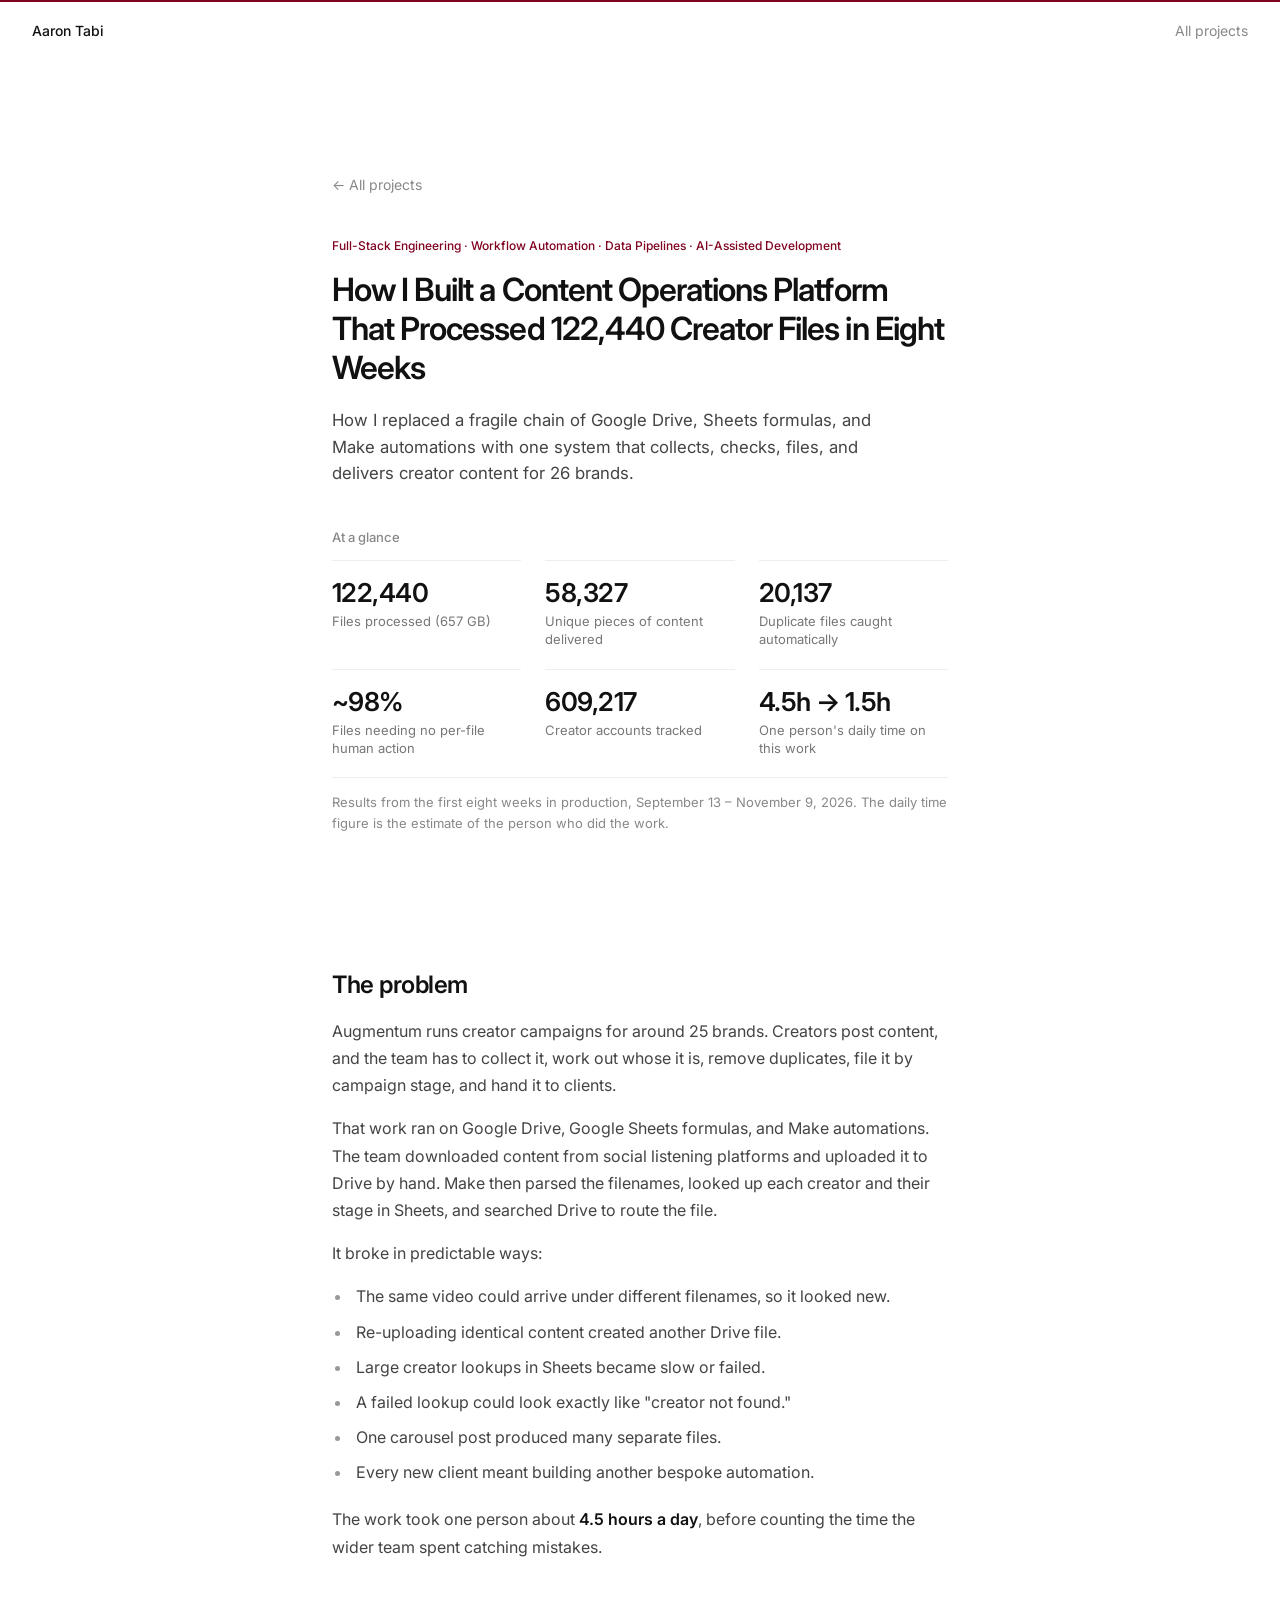
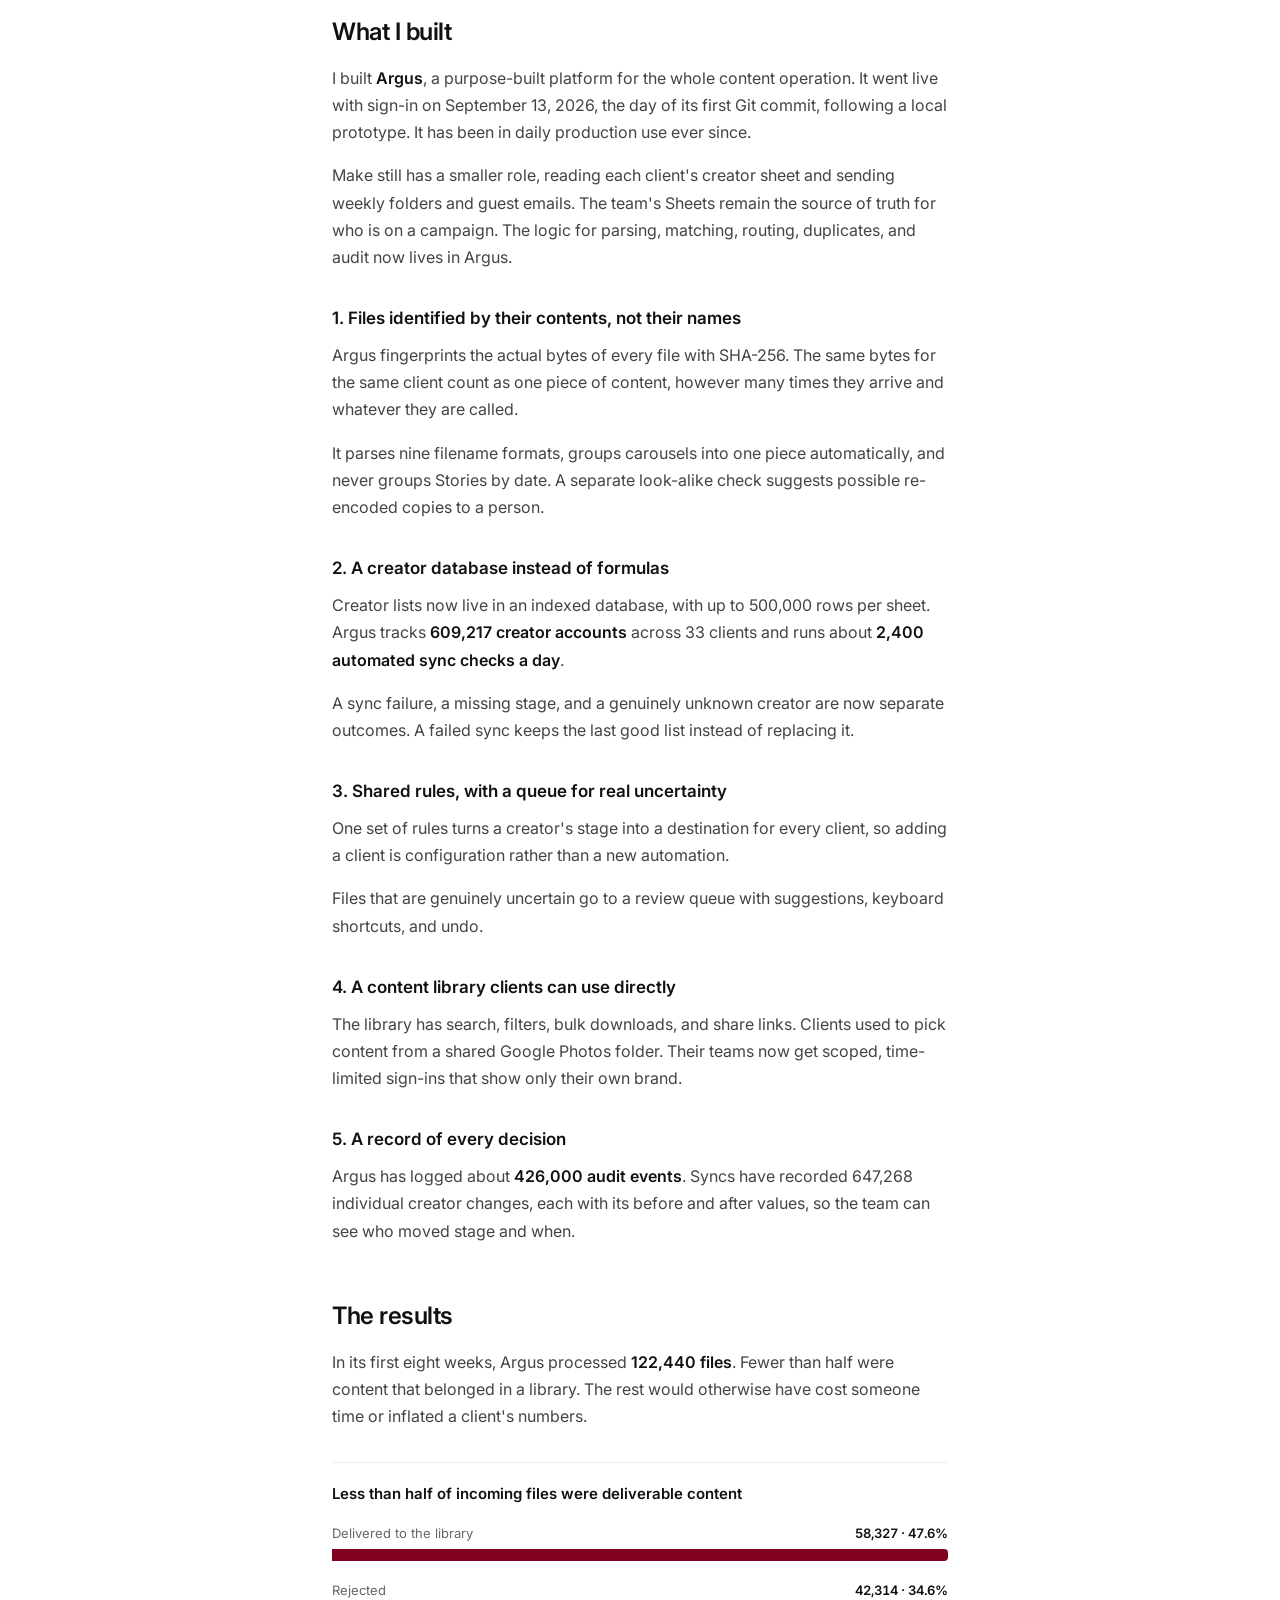
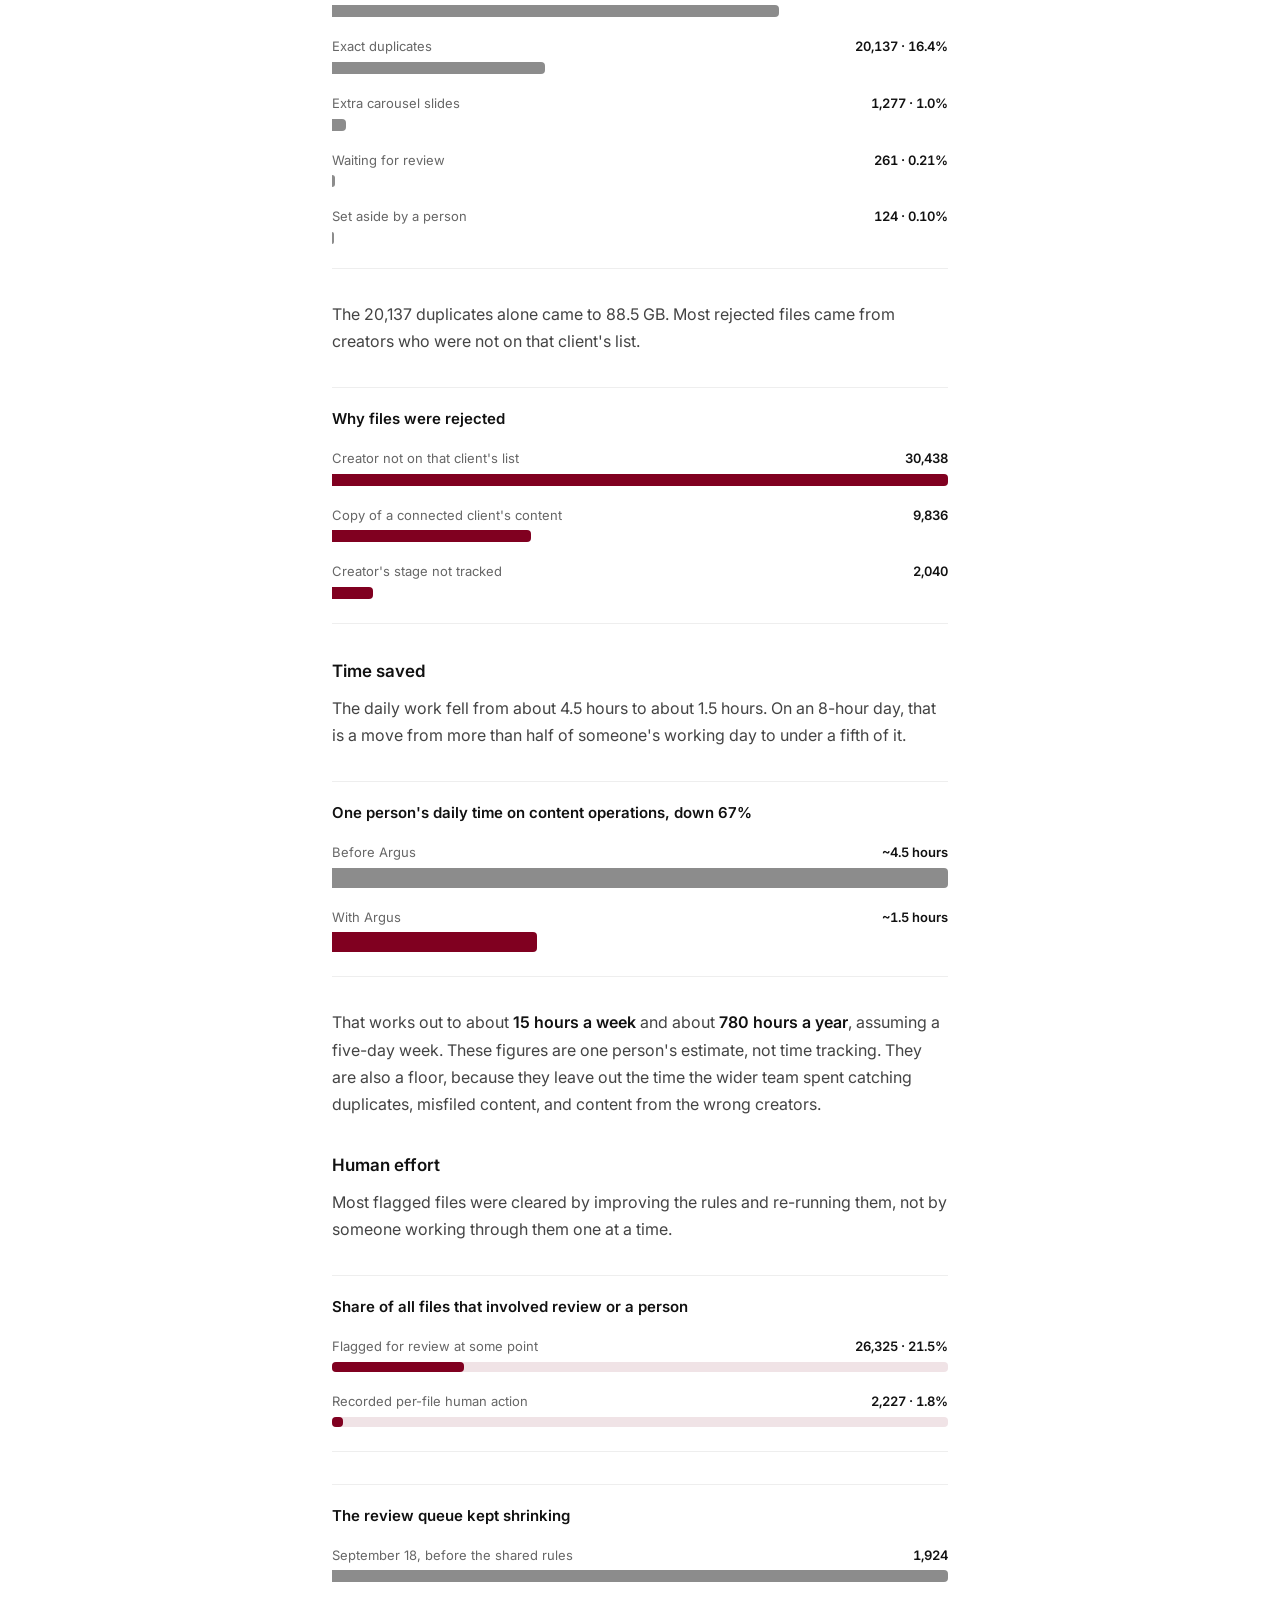
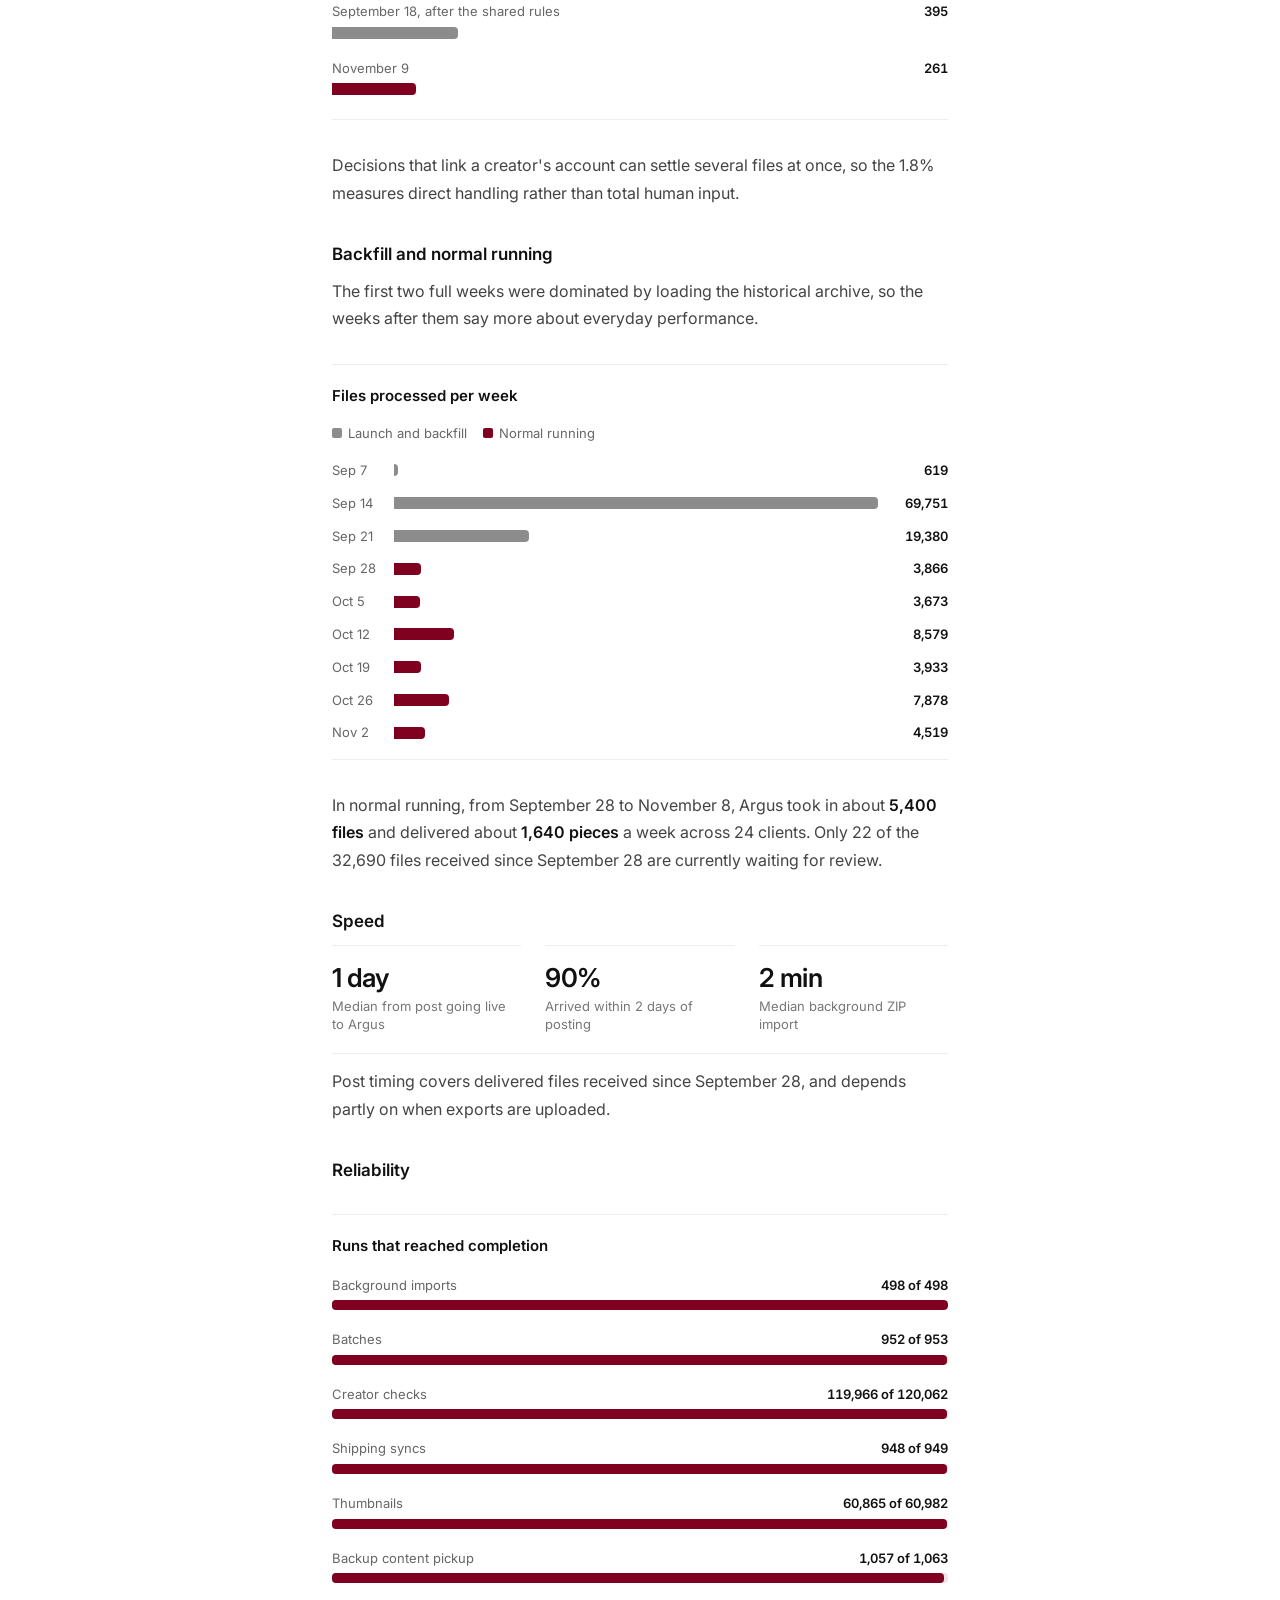
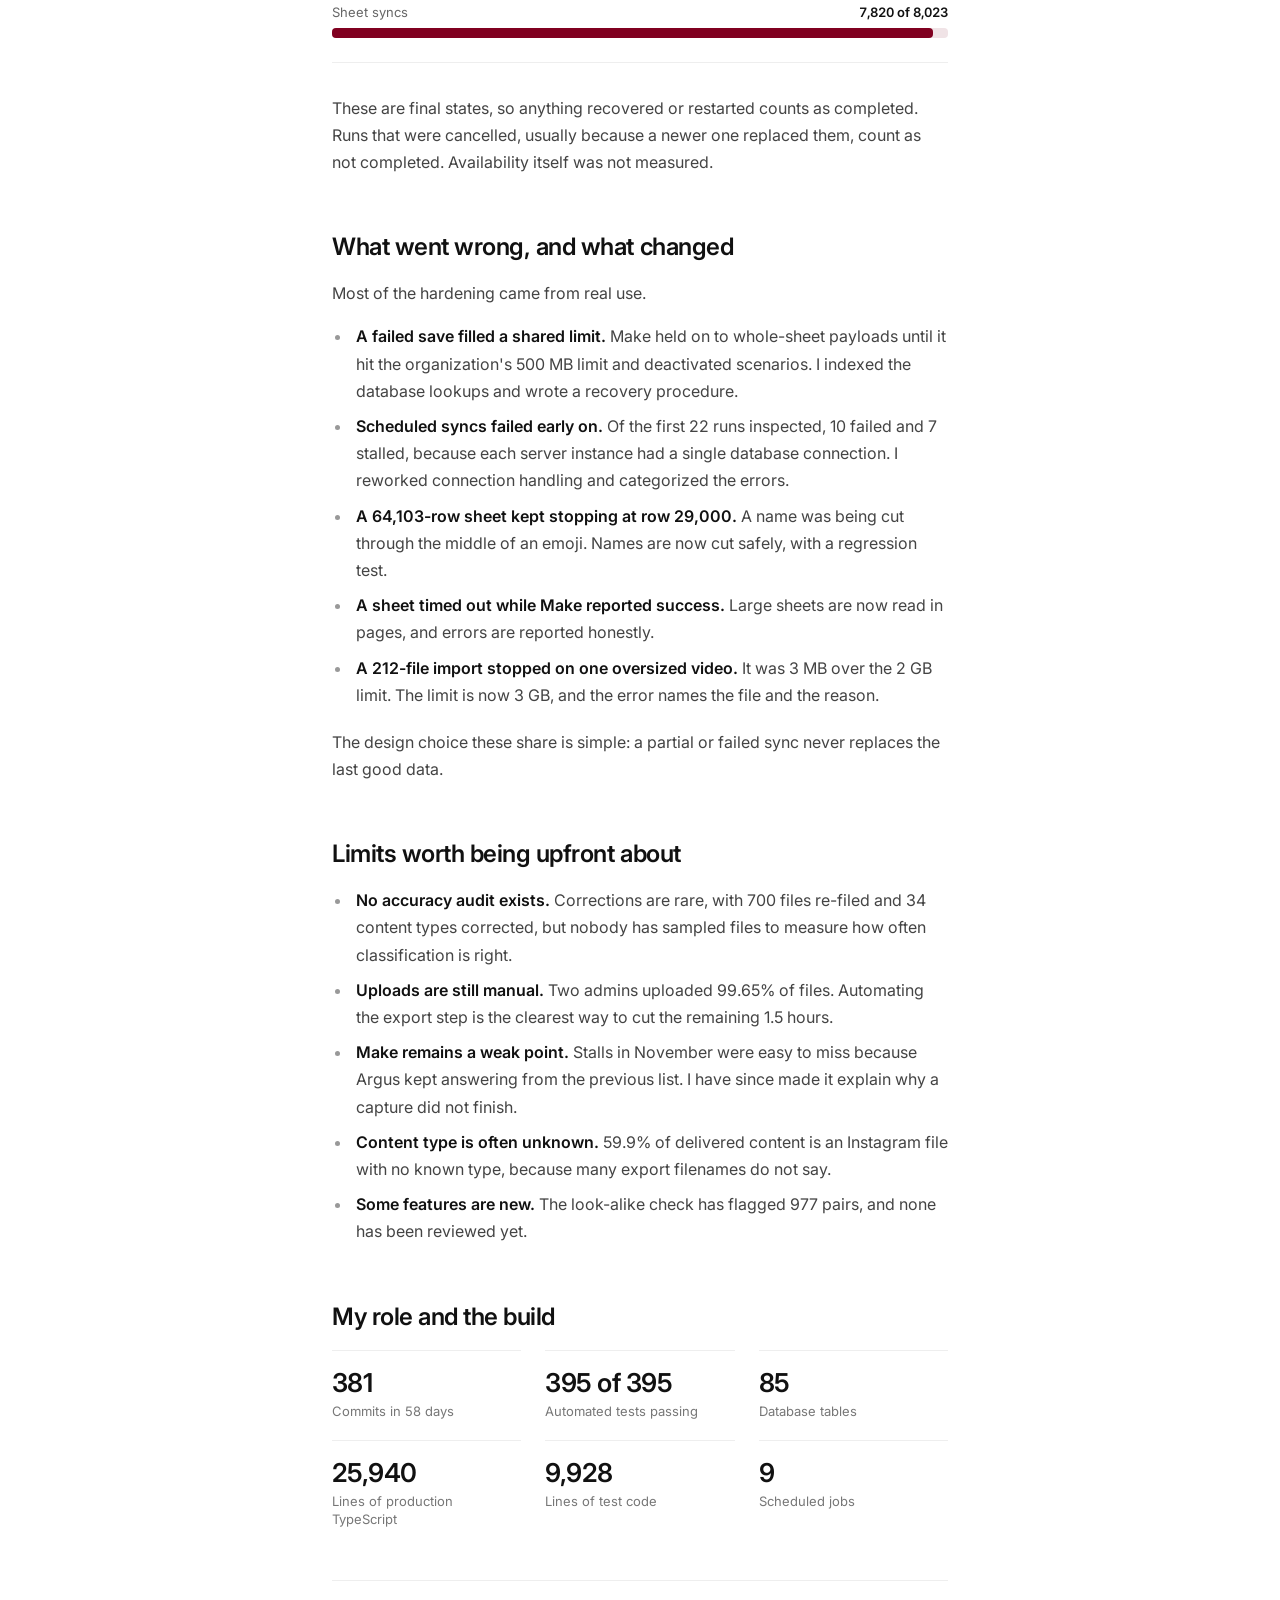
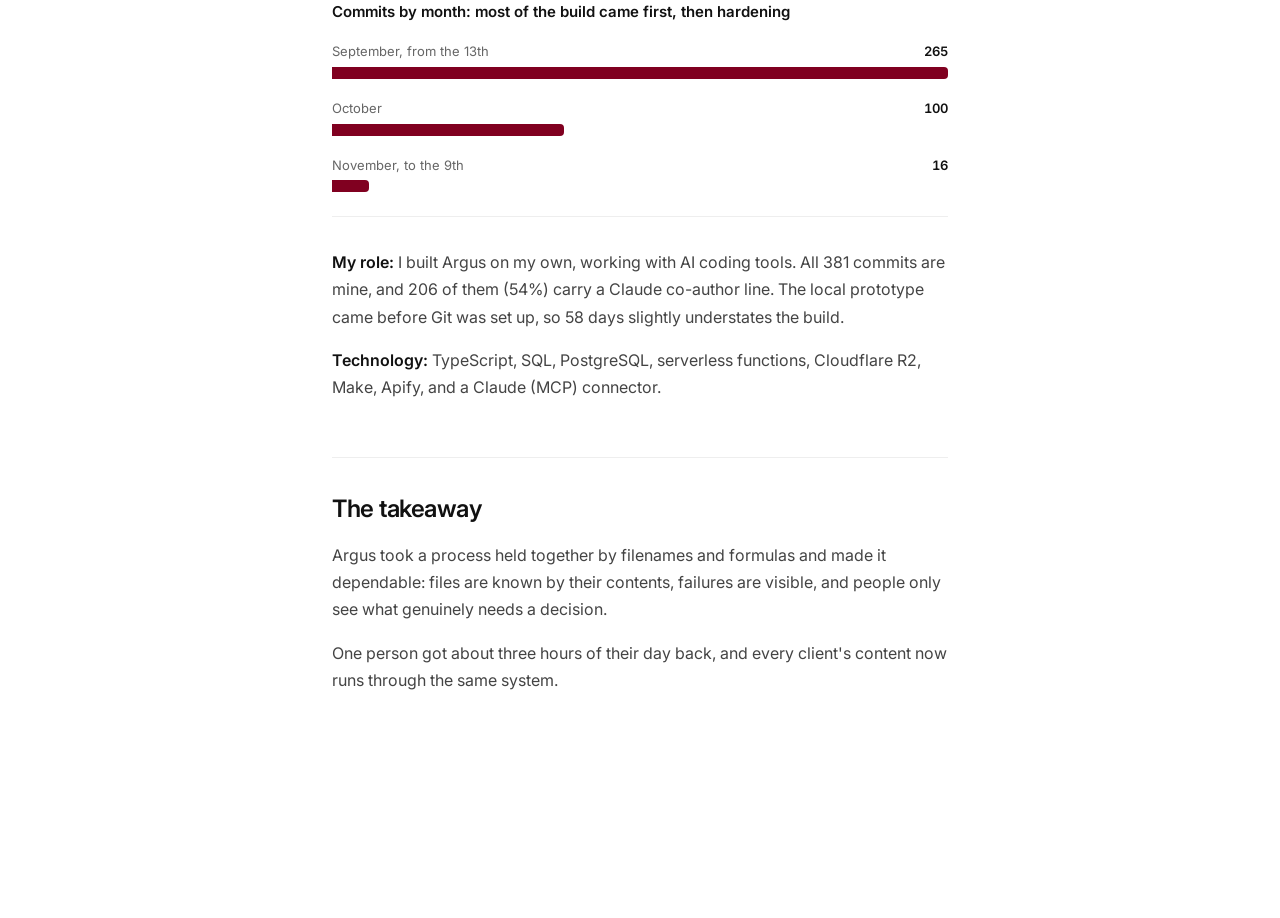
==== argus.html @ 0cd1e44a "Add Argus case study; rename ADP card; drop technical notes link Co-Authored-By: Claude Opus 5.5 <no" ====
<!DOCTYPE html>
<html lang="en">

<head>
    <!-- Umami Analytics -->
    <script defer src="https://cloud.umami.is/script.js"
        data-website-id="9504de61-ccac-483d-a3b0-4f2b205542ce"></script>
    <!-- Google tag (gtag.js) -->
    <script async src="https://www.googletagmanager.com/gtag/js?id=G-XPM3ZPX03S"></script>
    <script>
        window.dataLayer = window.dataLayer || [];
        function gtag() { dataLayer.push(arguments); }
        gtag('js', new Date());
        gtag('config', 'G-XPM3ZPX03S');
    </script>
    <meta charset="UTF-8">
    <meta name="viewport" content="width=device-width, initial-scale=1.0">
    <meta name="description"
        content="How I replaced a fragile chain of Google Drive, Sheets formulas and Make automations with one system that collects, checks, files and delivers creator content for 26 brands.">

    <!-- Open Graph -->
    <meta property="og:type" content="article">
    <meta property="og:title" content="How I Built a Content Operations Platform That Processed 122,440 Creator Files in Eight Weeks">
    <meta property="og:description"
        content="How I replaced a fragile chain of Google Drive, Sheets formulas and Make automations with one system that collects, checks, files and delivers creator content for 26 brands.">
    <meta property="og:url" content="https://aarontabi.com/argus.html">
    <meta property="og:image" content="https://aarontabi.com/assets/og-image.png">
    <meta property="og:image:width" content="1200">
    <meta property="og:image:height" content="630">

    <!-- Twitter Card -->
    <meta name="twitter:card" content="summary_large_image">
    <meta name="twitter:site" content="@aaronatabi">
    <meta name="twitter:title" content="How I Built a Content Operations Platform That Processed 122,440 Creator Files in Eight Weeks">
    <meta name="twitter:description" content="How I replaced a fragile chain of Google Drive, Sheets formulas and Make automations with one system that collects, checks, files and delivers creator content for 26 brands.">
    <meta name="twitter:image" content="https://aarontabi.com/assets/og-image.png">

    <link rel="canonical" href="https://aarontabi.com/argus.html">

    <title>How I Built Argus — Aaron Tabi</title>

    <link rel="icon"
        href="data:image/svg+xml,<svg xmlns='http://www.w3.org/2000/svg' viewBox='0 0 100 100'><rect width='100' height='100' rx='20' fill='%23111'/><text x='50' y='68' font-family='Inter,system-ui,sans-serif' font-size='48' font-weight='600' fill='white' text-anchor='middle'>AT</text></svg>">

    <link rel="preconnect" href="https://fonts.googleapis.com">
    <link rel="preconnect" href="https://fonts.gstatic.com" crossorigin>
    <link href="https://fonts.googleapis.com/css2?family=Inter:wght@400;500;600&display=swap" rel="stylesheet">

    <link rel="stylesheet" href="css/styles.css?v=9">
    <link rel="stylesheet" href="css/case-study.css?v=4">
</head>

<body>
    <div class="top-line" aria-hidden="true"></div>

    <nav>
        <a href="index.html" class="site-name">Aaron Tabi</a>
        <div></div>
        <a href="index.html#tab=projects" class="nav-side-link">All projects</a>
    </nav>

    <main>
        <article class="project-page case-study">
            <a class="back-link" href="index.html#tab=projects">&larr; All projects</a>

            <header>
                <p class="cs-eyebrow">Full-Stack Engineering · Workflow Automation · Data Pipelines · AI-Assisted Development</p>
                <h1 class="pp-title">How I Built a Content Operations Platform That Processed 122,440 Creator Files in Eight Weeks</h1>
                <p class="pp-tagline">How I replaced a fragile chain of Google Drive, Sheets formulas, and Make automations with one system that collects, checks, files, and delivers creator content for 26 brands.</p>
            </header>

            <section class="cs-glance" aria-labelledby="at-a-glance">
                <h2 id="at-a-glance" class="cs-glance-title">At a glance</h2>
                <dl class="cs-stats">
                    <div><dt>Files processed (657 GB)</dt><dd>122,440</dd></div>
                    <div><dt>Unique pieces of content delivered</dt><dd>58,327</dd></div>
                    <div><dt>Duplicate files caught automatically</dt><dd>20,137</dd></div>
                    <div><dt>Files needing no per-file human action</dt><dd>~98%</dd></div>
                    <div><dt>Creator accounts tracked</dt><dd>609,217</dd></div>
                    <div><dt>One person's daily time on this work</dt><dd>4.5h → 1.5h</dd></div>
                </dl>
                <p class="cs-note">Results from the first eight weeks in production, September 13 – November 9, 2026. The daily time figure is the estimate of the person who did the work.</p>
            </section>

            <div class="cs-body">
                <h2>The problem</h2>
                <p>Augmentum runs creator campaigns for around 25 brands. Creators post content, and the team has to collect it, work out whose it is, remove duplicates, file it by campaign stage, and hand it to clients.</p>
                <p>That work ran on Google Drive, Google Sheets formulas, and Make automations. The team downloaded content from social listening platforms and uploaded it to Drive by hand. Make then parsed the filenames, looked up each creator and their stage in Sheets, and searched Drive to route the file.</p>
                <p>It broke in predictable ways:</p>
                <ul>
                    <li>The same video could arrive under different filenames, so it looked new.</li>
                    <li>Re-uploading identical content created another Drive file.</li>
                    <li>Large creator lookups in Sheets became slow or failed.</li>
                    <li>A failed lookup could look exactly like "creator not found."</li>
                    <li>One carousel post produced many separate files.</li>
                    <li>Every new client meant building another bespoke automation.</li>
                </ul>
                <p>The work took one person about <strong>4.5 hours a day</strong>, before counting the time the wider team spent catching mistakes.</p>

                <h2>What I built</h2>
                <p>I built <strong>Argus</strong>, a purpose-built platform for the whole content operation. It went live with sign-in on September 13, 2026, the day of its first Git commit, following a local prototype. It has been in daily production use ever since.</p>
                <p>Make still has a smaller role, reading each client's creator sheet and sending weekly folders and guest emails. The team's Sheets remain the source of truth for who is on a campaign. The logic for parsing, matching, routing, duplicates, and audit now lives in Argus.</p>

                <h3>1. Files identified by their contents, not their names</h3>
                <p>Argus fingerprints the actual bytes of every file with SHA-256. The same bytes for the same client count as one piece of content, however many times they arrive and whatever they are called.</p>
                <p>It parses nine filename formats, groups carousels into one piece automatically, and never groups Stories by date. A separate look-alike check suggests possible re-encoded copies to a person.</p>

                <h3>2. A creator database instead of formulas</h3>
                <p>Creator lists now live in an indexed database, with up to 500,000 rows per sheet. Argus tracks <strong>609,217 creator accounts</strong> across 33 clients and runs about <strong>2,400 automated sync checks a day</strong>.</p>
                <p>A sync failure, a missing stage, and a genuinely unknown creator are now separate outcomes. A failed sync keeps the last good list instead of replacing it.</p>

                <h3>3. Shared rules, with a queue for real uncertainty</h3>
                <p>One set of rules turns a creator's stage into a destination for every client, so adding a client is configuration rather than a new automation.</p>
                <p>Files that are genuinely uncertain go to a review queue with suggestions, keyboard shortcuts, and undo.</p>

                <h3>4. A content library clients can use directly</h3>
                <p>The library has search, filters, bulk downloads, and share links. Clients used to pick content from a shared Google Photos folder. Their teams now get scoped, time-limited sign-ins that show only their own brand.</p>

                <h3>5. A record of every decision</h3>
                <p>Argus has logged about <strong>426,000 audit events</strong>. Syncs have recorded 647,268 individual creator changes, each with its before and after values, so the team can see who moved stage and when.</p>

                <h2>The results</h2>
                <p>In its first eight weeks, Argus processed <strong>122,440 files</strong>. Fewer than half were content that belonged in a library. The rest would otherwise have cost someone time or inflated a client's numbers.</p>

                <figure class="cs-figure">
                    <figcaption class="cs-fig-title">Less than half of incoming files were deliverable content</figcaption>
                    <div class="cs-mark"><div class="cs-mark-head"><span>Delivered to the library</span><span class="cs-mark-value">58,327 · 47.6%</span></div><div class="cs-bar cs-bar-sm" style="width: 100%"></div></div>
                    <div class="cs-mark"><div class="cs-mark-head"><span>Rejected</span><span class="cs-mark-value">42,314 · 34.6%</span></div><div class="cs-bar cs-bar-sm cs-bar-muted" style="width: 72.5%"></div></div>
                    <div class="cs-mark"><div class="cs-mark-head"><span>Exact duplicates</span><span class="cs-mark-value">20,137 · 16.4%</span></div><div class="cs-bar cs-bar-sm cs-bar-muted" style="width: 34.5%"></div></div>
                    <div class="cs-mark"><div class="cs-mark-head"><span>Extra carousel slides</span><span class="cs-mark-value">1,277 · 1.0%</span></div><div class="cs-bar cs-bar-sm cs-bar-muted" style="width: 2.2%"></div></div>
                    <div class="cs-mark"><div class="cs-mark-head"><span>Waiting for review</span><span class="cs-mark-value">261 · 0.21%</span></div><div class="cs-bar cs-bar-sm cs-bar-muted" style="width: 0.45%"></div></div>
                    <div class="cs-mark"><div class="cs-mark-head"><span>Set aside by a person</span><span class="cs-mark-value">124 · 0.10%</span></div><div class="cs-bar cs-bar-sm cs-bar-muted" style="width: 0.21%"></div></div>
                </figure>

                <p>The 20,137 duplicates alone came to 88.5 GB. Most rejected files came from creators who were not on that client's list.</p>

                <figure class="cs-figure">
                    <figcaption class="cs-fig-title">Why files were rejected</figcaption>
                    <div class="cs-mark"><div class="cs-mark-head"><span>Creator not on that client's list</span><span class="cs-mark-value">30,438</span></div><div class="cs-bar cs-bar-sm" style="width: 100%"></div></div>
                    <div class="cs-mark"><div class="cs-mark-head"><span>Copy of a connected client's content</span><span class="cs-mark-value">9,836</span></div><div class="cs-bar cs-bar-sm" style="width: 32.3%"></div></div>
                    <div class="cs-mark"><div class="cs-mark-head"><span>Creator's stage not tracked</span><span class="cs-mark-value">2,040</span></div><div class="cs-bar cs-bar-sm" style="width: 6.7%"></div></div>
                </figure>

                <h3>Time saved</h3>
                <p>The daily work fell from about 4.5 hours to about 1.5 hours. On an 8-hour day, that is a move from more than half of someone's working day to under a fifth of it.</p>

                <figure class="cs-figure">
                    <figcaption class="cs-fig-title">One person's daily time on content operations, down 67%</figcaption>
                    <div class="cs-mark"><div class="cs-mark-head"><span>Before Argus</span><span class="cs-mark-value">~4.5 hours</span></div><div class="cs-bar cs-bar-muted" style="width: 100%"></div></div>
                    <div class="cs-mark"><div class="cs-mark-head"><span>With Argus</span><span class="cs-mark-value">~1.5 hours</span></div><div class="cs-bar" style="width: 33.3%"></div></div>
                </figure>

                <p>That works out to about <strong>15 hours a week</strong> and about <strong>780 hours a year</strong>, assuming a five-day week. These figures are one person's estimate, not time tracking. They are also a floor, because they leave out the time the wider team spent catching duplicates, misfiled content, and content from the wrong creators.</p>

                <h3>Human effort</h3>
                <p>Most flagged files were cleared by improving the rules and re-running them, not by someone working through them one at a time.</p>

                <figure class="cs-figure">
                    <figcaption class="cs-fig-title">Share of all files that involved review or a person</figcaption>
                    <div class="cs-mark"><div class="cs-mark-head"><span>Flagged for review at some point</span><span class="cs-mark-value">26,325 · 21.5%</span></div><div class="cs-track"><div class="cs-fill" style="width: 21.5%"></div></div></div>
                    <div class="cs-mark"><div class="cs-mark-head"><span>Recorded per-file human action</span><span class="cs-mark-value">2,227 · 1.8%</span></div><div class="cs-track"><div class="cs-fill" style="width: 1.8%"></div></div></div>
                </figure>

                <figure class="cs-figure">
                    <figcaption class="cs-fig-title">The review queue kept shrinking</figcaption>
                    <div class="cs-mark"><div class="cs-mark-head"><span>September 18, before the shared rules</span><span class="cs-mark-value">1,924</span></div><div class="cs-bar cs-bar-sm cs-bar-muted" style="width: 100%"></div></div>
                    <div class="cs-mark"><div class="cs-mark-head"><span>September 18, after the shared rules</span><span class="cs-mark-value">395</span></div><div class="cs-bar cs-bar-sm cs-bar-muted" style="width: 20.5%"></div></div>
                    <div class="cs-mark"><div class="cs-mark-head"><span>November 9</span><span class="cs-mark-value">261</span></div><div class="cs-bar cs-bar-sm" style="width: 13.6%"></div></div>
                </figure>

                <p>Decisions that link a creator's account can settle several files at once, so the 1.8% measures direct handling rather than total human input.</p>

                <h3>Backfill and normal running</h3>
                <p>The first two full weeks were dominated by loading the historical archive, so the weeks after them say more about everyday performance.</p>

                <figure class="cs-figure">
                    <figcaption class="cs-fig-title">Files processed per week</figcaption>
                    <p class="cs-legend"><span><i class="cs-key cs-key-muted"></i>Launch and backfill</span><span><i class="cs-key"></i>Normal running</span></p>
                    <div class="cs-mark cs-row"><span class="cs-row-label">Sep 7</span><div class="cs-row-plot"><div class="cs-bar cs-bar-sm cs-bar-muted" style="width: 0.9%"></div></div><span class="cs-mark-value">619</span></div>
                    <div class="cs-mark cs-row"><span class="cs-row-label">Sep 14</span><div class="cs-row-plot"><div class="cs-bar cs-bar-sm cs-bar-muted" style="width: 100%"></div></div><span class="cs-mark-value">69,751</span></div>
                    <div class="cs-mark cs-row"><span class="cs-row-label">Sep 21</span><div class="cs-row-plot"><div class="cs-bar cs-bar-sm cs-bar-muted" style="width: 27.8%"></div></div><span class="cs-mark-value">19,380</span></div>
                    <div class="cs-mark cs-row"><span class="cs-row-label">Sep 28</span><div class="cs-row-plot"><div class="cs-bar cs-bar-sm" style="width: 5.5%"></div></div><span class="cs-mark-value">3,866</span></div>
                    <div class="cs-mark cs-row"><span class="cs-row-label">Oct 5</span><div class="cs-row-plot"><div class="cs-bar cs-bar-sm" style="width: 5.3%"></div></div><span class="cs-mark-value">3,673</span></div>
                    <div class="cs-mark cs-row"><span class="cs-row-label">Oct 12</span><div class="cs-row-plot"><div class="cs-bar cs-bar-sm" style="width: 12.3%"></div></div><span class="cs-mark-value">8,579</span></div>
                    <div class="cs-mark cs-row"><span class="cs-row-label">Oct 19</span><div class="cs-row-plot"><div class="cs-bar cs-bar-sm" style="width: 5.6%"></div></div><span class="cs-mark-value">3,933</span></div>
                    <div class="cs-mark cs-row"><span class="cs-row-label">Oct 26</span><div class="cs-row-plot"><div class="cs-bar cs-bar-sm" style="width: 11.3%"></div></div><span class="cs-mark-value">7,878</span></div>
                    <div class="cs-mark cs-row"><span class="cs-row-label">Nov 2</span><div class="cs-row-plot"><div class="cs-bar cs-bar-sm" style="width: 6.5%"></div></div><span class="cs-mark-value">4,519</span></div>
                </figure>

                <p>In normal running, from September 28 to November 8, Argus took in about <strong>5,400 files</strong> and delivered about <strong>1,640 pieces</strong> a week across 24 clients. Only 22 of the 32,690 files received since September 28 are currently waiting for review.</p>

                <h3>Speed</h3>
                <dl class="cs-stats cs-stats-inline">
                    <div><dt>Median from post going live to Argus</dt><dd>1 day</dd></div>
                    <div><dt>Arrived within 2 days of posting</dt><dd>90%</dd></div>
                    <div><dt>Median background ZIP import</dt><dd>2 min</dd></div>
                </dl>
                <p class="cs-note">Post timing covers delivered files received since September 28, and depends partly on when exports are uploaded.</p>

                <h3>Reliability</h3>
                <figure class="cs-figure">
                    <figcaption class="cs-fig-title">Runs that reached completion</figcaption>
                    <div class="cs-mark"><div class="cs-mark-head"><span>Background imports</span><span class="cs-mark-value">498 of 498</span></div><div class="cs-track"><div class="cs-fill" style="width: 100%"></div></div></div>
                    <div class="cs-mark"><div class="cs-mark-head"><span>Batches</span><span class="cs-mark-value">952 of 953</span></div><div class="cs-track"><div class="cs-fill" style="width: 99.9%"></div></div></div>
                    <div class="cs-mark"><div class="cs-mark-head"><span>Creator checks</span><span class="cs-mark-value">119,966 of 120,062</span></div><div class="cs-track"><div class="cs-fill" style="width: 99.9%"></div></div></div>
                    <div class="cs-mark"><div class="cs-mark-head"><span>Shipping syncs</span><span class="cs-mark-value">948 of 949</span></div><div class="cs-track"><div class="cs-fill" style="width: 99.9%"></div></div></div>
                    <div class="cs-mark"><div class="cs-mark-head"><span>Thumbnails</span><span class="cs-mark-value">60,865 of 60,982</span></div><div class="cs-track"><div class="cs-fill" style="width: 99.8%"></div></div></div>
                    <div class="cs-mark"><div class="cs-mark-head"><span>Backup content pickup</span><span class="cs-mark-value">1,057 of 1,063</span></div><div class="cs-track"><div class="cs-fill" style="width: 99.4%"></div></div></div>
                    <div class="cs-mark"><div class="cs-mark-head"><span>Sheet syncs</span><span class="cs-mark-value">7,820 of 8,023</span></div><div class="cs-track"><div class="cs-fill" style="width: 97.5%"></div></div></div>
                </figure>
                <p>These are final states, so anything recovered or restarted counts as completed. Runs that were cancelled, usually because a newer one replaced them, count as not completed. Availability itself was not measured.</p>

                <h2>What went wrong, and what changed</h2>
                <p>Most of the hardening came from real use.</p>
                <ul>
                    <li><strong>A failed save filled a shared limit.</strong> Make held on to whole-sheet payloads until it hit the organization's 500 MB limit and deactivated scenarios. I indexed the database lookups and wrote a recovery procedure.</li>
                    <li><strong>Scheduled syncs failed early on.</strong> Of the first 22 runs inspected, 10 failed and 7 stalled, because each server instance had a single database connection. I reworked connection handling and categorized the errors.</li>
                    <li><strong>A 64,103-row sheet kept stopping at row 29,000.</strong> A name was being cut through the middle of an emoji. Names are now cut safely, with a regression test.</li>
                    <li><strong>A sheet timed out while Make reported success.</strong> Large sheets are now read in pages, and errors are reported honestly.</li>
                    <li><strong>A 212-file import stopped on one oversized video.</strong> It was 3 MB over the 2 GB limit. The limit is now 3 GB, and the error names the file and the reason.</li>
                </ul>
                <p>The design choice these share is simple: a partial or failed sync never replaces the last good data.</p>

                <h2>Limits worth being upfront about</h2>
                <ul>
                    <li><strong>No accuracy audit exists.</strong> Corrections are rare, with 700 files re-filed and 34 content types corrected, but nobody has sampled files to measure how often classification is right.</li>
                    <li><strong>Uploads are still manual.</strong> Two admins uploaded 99.65% of files. Automating the export step is the clearest way to cut the remaining 1.5 hours.</li>
                    <li><strong>Make remains a weak point.</strong> Stalls in November were easy to miss because Argus kept answering from the previous list. I have since made it explain why a capture did not finish.</li>
                    <li><strong>Content type is often unknown.</strong> 59.9% of delivered content is an Instagram file with no known type, because many export filenames do not say.</li>
                    <li><strong>Some features are new.</strong> The look-alike check has flagged 977 pairs, and none has been reviewed yet.</li>
                </ul>

                <h2>My role and the build</h2>
                <dl class="cs-stats cs-stats-inline">
                    <div><dt>Commits in 58 days</dt><dd>381</dd></div>
                    <div><dt>Automated tests passing</dt><dd>395 of 395</dd></div>
                    <div><dt>Database tables</dt><dd>85</dd></div>
                    <div><dt>Lines of production TypeScript</dt><dd>25,940</dd></div>
                    <div><dt>Lines of test code</dt><dd>9,928</dd></div>
                    <div><dt>Scheduled jobs</dt><dd>9</dd></div>
                </dl>

                <figure class="cs-figure">
                    <figcaption class="cs-fig-title">Commits by month: most of the build came first, then hardening</figcaption>
                    <div class="cs-mark"><div class="cs-mark-head"><span>September, from the 13th</span><span class="cs-mark-value">265</span></div><div class="cs-bar cs-bar-sm" style="width: 100%"></div></div>
                    <div class="cs-mark"><div class="cs-mark-head"><span>October</span><span class="cs-mark-value">100</span></div><div class="cs-bar cs-bar-sm" style="width: 37.7%"></div></div>
                    <div class="cs-mark"><div class="cs-mark-head"><span>November, to the 9th</span><span class="cs-mark-value">16</span></div><div class="cs-bar cs-bar-sm" style="width: 6%"></div></div>
                </figure>

                <p><strong>My role:</strong> I built Argus on my own, working with AI coding tools. All 381 commits are mine, and 206 of them (54%) carry a Claude co-author line. The local prototype came before Git was set up, so 58 days slightly understates the build.</p>
                <p><strong>Technology:</strong> TypeScript, SQL, PostgreSQL, serverless functions, Cloudflare R2, Make, Apify, and a Claude (MCP) connector.</p>

                <section class="cs-takeaway" aria-labelledby="takeaway">
                    <h2 id="takeaway">The takeaway</h2>
                    <p>Argus took a process held together by filenames and formulas and made it dependable: files are known by their contents, failures are visible, and people only see what genuinely needs a decision.</p>
                    <p>One person got about three hours of their day back, and every client's content now runs through the same system.</p>
                </section>
            </div>
        </article>
    </main>

    <div class="cs-tooltip" id="cs-tooltip" role="status" hidden><strong></strong><span></span></div>

    <script>
        try {
            if (window.gtag) gtag('event', 'project_page_view', { project: 'Argus' });
            window.addEventListener('load', function () {
                if (window.umami && umami.track) umami.track('project_page_view', { project: 'Argus' });
            });
        } catch (e) { }
    </script>
    <script src="js/case-study.js"></script>
</body>

</html>
---- css/styles.css ----
/* ========================================
   Reset
   ======================================== */

*, *::before, *::after {
    box-sizing: border-box;
    margin: 0;
    padding: 0;
}

/* ========================================
   Base
   ======================================== */

body {
    font-family: 'Inter', -apple-system, BlinkMacSystemFont, sans-serif;
    background: #fff;
    color: #111;
    font-size: 1rem;
    line-height: 1.6;
    -webkit-font-smoothing: antialiased;
    overflow-x: hidden;
}

a {
    color: inherit;
    text-decoration: none;
}

/* ========================================
   Navigation
   ======================================== */

nav {
    position: fixed;
    top: 0;
    left: 0;
    right: 0;
    display: grid;
    grid-template-columns: 1fr auto 1fr;
    align-items: center;
    padding: 1.25rem 2rem;
    background: rgba(255, 255, 255, 0.92);
    backdrop-filter: blur(10px);
    -webkit-backdrop-filter: blur(10px);
    z-index: 100;
}

.site-name {
    justify-self: start;
    font-size: 0.875rem;
    font-weight: 500;
    color: #111;
    transition: opacity 0.15s;
}

.site-name:hover {
    opacity: 0.6;
}

.local-time {
    justify-self: end;
    display: flex;
    align-items: center;
    white-space: nowrap;
    font-size: 0.8125rem;
    color: #888;
    font-variant-numeric: tabular-nums;
}

.local-time-dot {
    width: 7px;
    height: 7px;
    margin-right: 0.5rem;
    border-radius: 50%;
    background: #c4c4c4;
    transition: background-color 0.3s;
}

.local-time[data-daytime="true"] .local-time-dot {
    background: #22a55a;
    box-shadow: 0 0 0 3px rgba(34, 165, 90, 0.15);
    animation: daylight 3s ease-in-out infinite;
}

@keyframes daylight {
    50% { box-shadow: 0 0 0 5px rgba(34, 165, 90, 0.05); }
}

/* ========================================
   Tabs (Home / Projects)
   ======================================== */

.tabs {
    justify-self: center;
    display: flex;
    gap: 4px;
    background: #f3f3f3;
    padding: 4px;
    border-radius: 999px;
    border: 1px solid #eaeaea;
}

.tab-link {
    font-family: inherit;
    font-size: 0.8125rem;
    font-weight: 500;
    color: #888;
    background: transparent;
    border: none;
    padding: 0.5rem 1.25rem;
    border-radius: 999px;
    cursor: pointer;
    transition: background 0.2s ease, color 0.2s ease;
}

.tab-link:hover {
    color: #111;
}

.tab-link.active {
    background: #111;
    color: #fff;
}

/* ========================================
   Tab Panels
   ======================================== */

.tab-panel {
    display: none;
}

.tab-panel.active {
    display: block;
    animation: fadeIn 0.3s ease-out;
}

@keyframes fadeIn {
    from { opacity: 0; transform: translateY(6px); }
    to   { opacity: 1; transform: translateY(0); }
}

/* ========================================
   Layout
   ======================================== */

main {
    max-width: 680px;
    margin: 0 auto;
    padding: 0 2rem;
}

/* ========================================
   Statement (Home)
   ======================================== */

/* Home fits one screen: statement in the middle, contact pinned to the bottom */
#tab-home.active {
    display: flex;
    flex-direction: column;
    min-height: 100vh;
    min-height: 100svh;
}

.statement {
    flex: 1;
    display: flex;
    flex-direction: column;
    justify-content: center;
    padding: calc(4rem + 60px) 0 4rem;
}

.statement h1 {
    font-size: 2.5rem;
    font-weight: 600;
    line-height: 1.15;
    letter-spacing: -0.035em;
    color: #111;
    margin-bottom: 2rem;
}

.statement h1 span {
    display: block;
}

.statement-muted {
    color: #c2c2c2;
}

.statement-body {
    font-size: 1rem;
    color: #666;
    line-height: 1.7;
    max-width: 520px;
}

.building-line {
    margin-top: 1.25rem;
    font-size: 1rem;
    font-weight: 600;
    color: #111;
}

.building-line a {
    color: #800020;
    font-weight: 700;
    text-decoration: underline;
    text-underline-offset: 3px;
    text-decoration-color: rgba(128, 0, 32, 0.4);
    transition: text-decoration-color 0.15s;
}

.building-line a:hover {
    text-decoration-color: #800020;
}

section {
    padding-top: 0;
    padding-bottom: 5rem;
}

/* ========================================
   Top line (top edge of the window)
   ======================================== */

.top-line {
    position: fixed;
    top: 0;
    left: 0;
    right: 0;
    height: 2px;
    background: #800020;
    z-index: 101;
}

/* ========================================
   Contact
   ======================================== */

.contact {
    padding: 1.75rem 0 2.25rem;
    border-top: 1px solid #eee;
}

.contact-bar {
    display: flex;
    align-items: center;
    justify-content: space-between;
    gap: 1rem;
}

.contact-toggle {
    font-family: inherit;
    font-size: 1.375rem;
    font-weight: 500;
    letter-spacing: -0.02em;
    color: #111;
    background: none;
    border: 0;
    padding: 0;
    cursor: pointer;
}

.contact-toggle-icon {
    display: inline-block;
    transition: transform 0.2s ease;
}

.contact-toggle:hover .contact-toggle-icon {
    transform: translateX(3px);
}

.contact-toggle[aria-expanded="true"] .contact-toggle-icon {
    transform: rotate(90deg);
}

.contact-form {
    display: grid;
    gap: 0.75rem;
    margin-bottom: 1.75rem;
    animation: fadeIn 0.25s ease-out;
}

.contact-form[hidden] {
    display: none;
}

.contact-row {
    display: grid;
    grid-template-columns: 1fr 1fr;
    gap: 0.75rem;
}

.contact-form input,
.contact-form textarea {
    width: 100%;
    font: inherit;
    font-size: 0.95rem;
    color: #111;
    background: #fafafa;
    border: 1px solid #ececec;
    border-radius: 10px;
    padding: 0.7rem 0.85rem;
    resize: vertical;
    transition: border-color 0.15s, background-color 0.15s;
}

.contact-form input::placeholder,
.contact-form textarea::placeholder {
    color: #aaa;
}

.contact-form input:focus,
.contact-form textarea:focus {
    outline: none;
    background: #fff;
    border-color: #111;
}

.contact-actions {
    display: flex;
    align-items: center;
    gap: 1rem;
}

.contact-send {
    font-family: inherit;
    font-size: 0.875rem;
    font-weight: 500;
    color: #fff;
    background: #111;
    border: 0;
    border-radius: 999px;
    padding: 0.55rem 1.4rem;
    cursor: pointer;
    transition: opacity 0.15s;
}

.contact-send:hover {
    opacity: 0.85;
}

.contact-send:disabled {
    opacity: 0.5;
    cursor: default;
}

.contact-status {
    font-size: 0.8125rem;
    color: #888;
}

.contact-status[data-state="ok"] {
    color: #22a55a;
}

.contact-status[data-state="error"] {
    color: #800020;
}

.social {
    display: flex;
    gap: 1.25rem;
}

.social a {
    display: block;
    color: #111;
    transition: opacity 0.15s;
}

.social a:hover {
    opacity: 0.55;
}

.social svg {
    display: block;
    width: 20px;
    height: 20px;
    fill: currentColor;
}

/* Hidden from people, visible to form-filling bots */
.hp {
    position: absolute;
    left: -9999px;
}

.sr-only {
    position: absolute;
    width: 1px;
    height: 1px;
    overflow: hidden;
    clip: rect(0 0 0 0);
    white-space: nowrap;
}

/* ========================================
   Projects
   ======================================== */

.projects {
    padding-top: calc(7rem + 60px);
    padding-bottom: 8rem;
}

.projects-title {
    font-size: 2.25rem;
    font-weight: 600;
    line-height: 1.2;
    letter-spacing: -0.03em;
    color: #111;
    margin-bottom: 0.75rem;
}

.projects-intro {
    font-size: 1rem;
    color: #666;
    margin-bottom: 3rem;
}

/* One-word label naming the bottleneck a project removed */
.constraint {
    font-size: 0.6875rem;
    font-weight: 600;
    letter-spacing: 0.08em;
    text-transform: uppercase;
    color: #aaa;
}

/* Featured projects */
.project-featured {
    margin-bottom: 4rem;
}

.feature {
    display: grid;
    gap: 0.35rem;
    padding: 1.75rem 0;
    border-top: 1px solid #eee;
}

.feature:last-child {
    border-bottom: 1px solid #eee;
}

.feature .constraint {
    color: #800020;
}

.feature-name {
    font-size: 1.375rem;
    font-weight: 600;
    letter-spacing: -0.02em;
    color: #111;
}

.feature-outcome {
    font-size: 1rem;
    color: #666;
    line-height: 1.6;
    max-width: 540px;
}

.feature-cta {
    margin-top: 0.4rem;
    font-size: 0.875rem;
    font-weight: 500;
    color: #800020;
}

.arrow {
    display: inline-block;
    font-weight: 400;
    color: #bbb;
    transition: transform 0.2s ease, color 0.2s ease;
}

.feature:hover .arrow {
    transform: translateX(4px);
    color: #111;
}

/* Everything else, one row each */
.project-more-title {
    font-size: 0.8125rem;
    font-weight: 500;
    color: #888;
    margin-bottom: 0.75rem;
}

.project-list {
    list-style: none;
}

.project-row {
    display: grid;
    grid-template-columns: 6.5rem minmax(0, 1fr);
    grid-template-areas:
        "label name"
        "label outcome";
    column-gap: 1rem;
    row-gap: 0.15rem;
    padding: 1rem 0;
    border-top: 1px solid #f0f0f0;
}

.project-list li:last-child .project-row {
    border-bottom: 1px solid #f0f0f0;
}

.project-row .constraint {
    grid-area: label;
    padding-top: 0.3rem;
}

.project-row-name {
    grid-area: name;
    font-size: 0.95rem;
    font-weight: 500;
    color: #111;
}

.project-row-outcome {
    grid-area: outcome;
    font-size: 0.875rem;
    color: #888;
    line-height: 1.55;
    transition: color 0.15s;
}

.project-row:hover .project-row-name {
    text-decoration: underline;
    text-underline-offset: 3px;
    text-decoration-color: #ccc;
}

.project-row:hover .project-row-outcome {
    color: #555;
}

.project-highlights {
    list-style: none;
    margin: 0 0 1.5rem;
    padding: 0;
}

.project-highlights li {
    position: relative;
    padding-left: 1.1rem;
    font-size: 0.875rem;
    color: #555;
    line-height: 1.6;
    margin-bottom: 0.5rem;
}

.project-highlights li::before {
    content: "";
    position: absolute;
    left: 0;
    top: 0.55em;
    width: 4px;
    height: 4px;
    border-radius: 50%;
    background: #bbb;
}

.project-tags {
    display: flex;
    flex-wrap: wrap;
    gap: 0.5rem;
    margin-bottom: 1.25rem;
}

.tag {
    font-size: 0.75rem;
    color: #666;
    background: #f4f4f4;
    padding: 0.25rem 0.6rem;
    border-radius: 999px;
}

.project-link {
    font-size: 0.875rem;
    color: #111;
    text-decoration: underline;
    text-underline-offset: 3px;
    text-decoration-color: #ccc;
    transition: text-decoration-color 0.15s;
}

.project-link:hover {
    text-decoration-color: #111;
}

.project-links {
    display: flex;
    gap: 1.5rem;
}

/* ========================================
   Project detail page (project.html)
   ======================================== */

.nav-side-link {
    justify-self: end;
    font-size: 0.875rem;
    color: #888;
    transition: color 0.15s;
}

.nav-side-link:hover {
    color: #111;
}

.project-page {
    padding-top: calc(7rem + 60px);
    padding-bottom: 8rem;
}

.back-link {
    display: inline-block;
    font-size: 0.875rem;
    color: #888;
    margin-bottom: 2.5rem;
    transition: color 0.15s;
}

.back-link:hover {
    color: #111;
}

.pp-title {
    font-size: 2.25rem;
    font-weight: 600;
    line-height: 1.2;
    letter-spacing: -0.03em;
    color: #111;
    margin-bottom: 0.35rem;
}

.pp-meta {
    font-size: 0.85rem;
    color: #aaa;
    margin-bottom: 1.75rem;
}

.pp-tagline {
    font-size: 1.05rem;
    color: #444;
    line-height: 1.6;
    margin-bottom: 1.5rem;
    max-width: 540px;
}

.pp-detail {
    font-size: 0.95rem;
    color: #555;
    line-height: 1.7;
    margin-bottom: 1.5rem;
    max-width: 560px;
}

.project-page .project-tags {
    margin-bottom: 1.5rem;
}

.pp-updates {
    margin-top: 3.5rem;
}

.pp-updates h2 {
    font-size: 1.1rem;
    font-weight: 600;
    color: #111;
    margin-bottom: 1rem;
}

.update-item {
    border-top: 1px solid #eee;
    padding: 1.1rem 0;
}

.update-date {
    font-size: 0.75rem;
    color: #aaa;
    margin-bottom: 0.3rem;
}

.update-item p {
    font-size: 0.9rem;
    color: #555;
    line-height: 1.6;
    max-width: 560px;
}

/* ========================================
   Responsive
   ======================================== */

@media (max-width: 600px) {
    nav {
        padding: 1rem 1.25rem;
    }

    .tabs {
        gap: 1.25rem;
    }

    main {
        padding: 0 1.25rem;
    }

    .statement h1 {
        font-size: 1.875rem;
    }

    .contact-toggle {
        font-size: 1.125rem;
    }

    .contact-row {
        grid-template-columns: 1fr;
    }

    .projects {
        padding-top: calc(5rem + 60px);
    }

    .projects-title {
        font-size: 1.75rem;
    }

    .feature-name {
        font-size: 1.2rem;
    }

    .project-row {
        grid-template-columns: 1fr;
        grid-template-areas:
            "label"
            "name"
            "outcome";
    }

    .project-row .constraint {
        padding-top: 0;
    }
}

/* On narrow phones, let the tab pill drop to its own row so it
   never collides with the site name */
@media (max-width: 480px) {
    nav {
        display: flex;
        flex-wrap: wrap;
        align-items: center;
        justify-content: space-between;
        row-gap: 0.75rem;
    }

    .tabs {
        order: 3;
        width: 100%;
    }

    .tab-link {
        flex: 1;
        text-align: center;
    }

    .statement {
        padding-top: calc(3rem + 110px);
    }

    .projects {
        padding-top: calc(4rem + 110px);
    }
}

/* ========================================
   Reduced motion
   ======================================== */

@media (prefers-reduced-motion: reduce) {
    *,
    *::before,
    *::after {
        animation-duration: 0.001ms !important;
        animation-iteration-count: 1 !important;
        transition-duration: 0.001ms !important;
        scroll-behavior: auto !important;
    }
}
---- css/case-study.css ----
/* Long-form case study pages. Builds on styles.css. */

.case-study .pp-title {
    font-size: 2rem;
    line-height: 1.22;
    margin-bottom: 1.25rem;
}

.cs-eyebrow {
    font-size: 0.75rem;
    font-weight: 500;
    color: #800020;
    line-height: 1.6;
    margin-bottom: 0.875rem;
}

/* At a glance */

.cs-glance {
    margin-top: 2.5rem;
}

.cs-glance-title {
    font-size: 0.8125rem;
    font-weight: 500;
    color: #888;
    margin-bottom: 0.75rem;
}

.cs-stats {
    display: grid;
    grid-template-columns: repeat(3, 1fr);
    column-gap: 1.5rem;
}

.cs-stats > div {
    display: flex;
    flex-direction: column-reverse;
    justify-content: flex-end;
    border-top: 1px solid #eee;
    padding: 1rem 0 1.25rem;
}

.cs-stats dt {
    font-size: 0.8125rem;
    color: #777;
    line-height: 1.4;
    margin-top: 0.25rem;
}

.cs-stats dd {
    font-size: 1.625rem;
    font-weight: 600;
    letter-spacing: -0.02em;
    line-height: 1.2;
    color: #111;
}

.cs-stats dd.cs-stat-text {
    font-size: 1.0625rem;
    letter-spacing: -0.01em;
    line-height: 1.35;
}

.cs-note {
    border-top: 1px solid #eee;
    padding-top: 0.875rem;
    font-size: 0.8125rem;
    color: #888;
}

/* Article body */

.cs-body {
    margin-top: 1rem;
}

.cs-body h2 {
    font-size: 1.5rem;
    font-weight: 600;
    letter-spacing: -0.02em;
    line-height: 1.25;
    color: #111;
    margin: 3.5rem 0 1.125rem;
}

.cs-body h3 {
    font-size: 1.0625rem;
    font-weight: 600;
    line-height: 1.35;
    color: #111;
    margin: 2.25rem 0 0.75rem;
}

.cs-body p,
.cs-body li {
    font-size: 1rem;
    color: #444;
    line-height: 1.7;
}

.cs-body p {
    margin-bottom: 1rem;
}

.cs-body strong {
    font-weight: 600;
    color: #111;
}

.cs-body ol,
.cs-body ul {
    padding-left: 1.25rem;
    margin-bottom: 1.25rem;
}

.cs-body li {
    margin-bottom: 0.5rem;
    padding-left: 0.25rem;
}

.cs-body li::marker {
    color: #999;
}

.cs-body .cs-principle {
    font-weight: 600;
    color: #111;
    margin: 1.5rem 0 0.375rem;
}

.cs-takeaway {
    margin-top: 3.5rem;
    border-top: 1px solid #eee;
}

.cs-takeaway h2 {
    margin-top: 2.25rem;
}

.cs-body .cs-more {
    margin-top: 2.5rem;
}

/* Product screenshots: wider than the text column so the UI stays legible */

.cs-shot {
    --shot-width: min(1200px, calc(100vw - 4rem));
    width: var(--shot-width);
    margin: 2.25rem 0 2.5rem calc((100% - var(--shot-width)) / 2);
}

.cs-shot a {
    display: block;
    cursor: zoom-in;
}

.cs-shot img {
    display: block;
    width: 100%;
    height: auto;
    border: 1px solid #eaeaea;
    border-radius: 8px;
    background: #fafafa;
}

.cs-shot figcaption {
    margin-top: 0.625rem;
    font-size: 0.8125rem;
    line-height: 1.5;
    color: #888;
}

.cs-glance .cs-shot {
    margin-bottom: 0;
}

/* Charts */

.cs-figure {
    margin: 2rem 0;
    padding: 1.25rem 0 0.5rem;
    border-top: 1px solid #eee;
    border-bottom: 1px solid #eee;
}

.cs-fig-title {
    font-size: 0.9375rem;
    font-weight: 600;
    line-height: 1.4;
    color: #111;
    margin-bottom: 1rem;
}

.cs-mark {
    padding: 0.25rem 0;
    margin-bottom: 0.75rem;
    border-radius: 4px;
    outline-offset: 2px;
}

.cs-mark:focus-visible {
    outline: 2px solid #800020;
}

.cs-mark-head {
    display: flex;
    justify-content: space-between;
    align-items: baseline;
    gap: 1rem;
    font-size: 0.8125rem;
    line-height: 1.4;
    color: #666;
    margin-bottom: 0.4rem;
}

.cs-mark-value {
    flex-shrink: 0;
    font-weight: 600;
    color: #111;
    font-variant-numeric: tabular-nums;
}

.cs-track {
    height: 10px;
    border-radius: 4px;
    background: #f0e3e6;
    overflow: hidden;
}

.cs-fill {
    height: 100%;
    background: #800020;
    border-radius: 0 4px 4px 0;
}

.cs-bar {
    height: 20px;
    background: #800020;
    border-radius: 0 4px 4px 0;
}

.cs-bar-muted {
    background: #8c8c8c;
}

.cs-bar-sm {
    height: 12px;
    min-width: 2px;
}

.cs-row {
    display: grid;
    grid-template-columns: 3.25rem 1fr 3.75rem;
    align-items: center;
    gap: 0.625rem;
    margin-bottom: 0.25rem;
    font-size: 0.8125rem;
    color: #666;
}

.cs-row .cs-mark-value {
    text-align: right;
}

.cs-legend {
    display: flex;
    flex-wrap: wrap;
    gap: 0.25rem 1rem;
}

.cs-body .cs-legend {
    font-size: 0.8125rem;
    color: #666;
    margin-bottom: 0.75rem;
}

.cs-legend span {
    display: inline-flex;
    align-items: center;
    gap: 0.375rem;
}

.cs-key {
    width: 10px;
    height: 10px;
    border-radius: 2px;
    background: #800020;
}

.cs-key-muted {
    background: #8c8c8c;
}

.cs-body .cs-stats-inline {
    margin-top: 0.5rem;
}

.cs-body .cs-stats-inline + .cs-note {
    margin-bottom: 1.5rem;
}

.cs-tooltip {
    position: fixed;
    z-index: 110;
    max-width: 240px;
    padding: 0.5rem 0.75rem;
    background: #fff;
    border: 1px solid #e5e5e5;
    border-radius: 6px;
    box-shadow: 0 4px 16px rgba(0, 0, 0, 0.08);
    font-size: 0.8125rem;
    line-height: 1.4;
    color: #666;
    pointer-events: none;
}

.cs-tooltip[hidden] {
    display: none;
}

.cs-tooltip strong {
    display: block;
    font-weight: 600;
    color: #111;
}

@media (max-width: 600px) {
    .case-study .pp-title {
        font-size: 1.625rem;
    }

    .cs-shot {
        --shot-width: calc(100vw - 2.5rem);
    }

    .cs-stats {
        grid-template-columns: repeat(2, 1fr);
        column-gap: 1rem;
    }

    .cs-stats dd {
        font-size: 1.375rem;
    }

    .cs-body h2 {
        font-size: 1.3125rem;
        margin-top: 3rem;
    }

    .cs-mark-head {
        align-items: flex-start;
    }
}
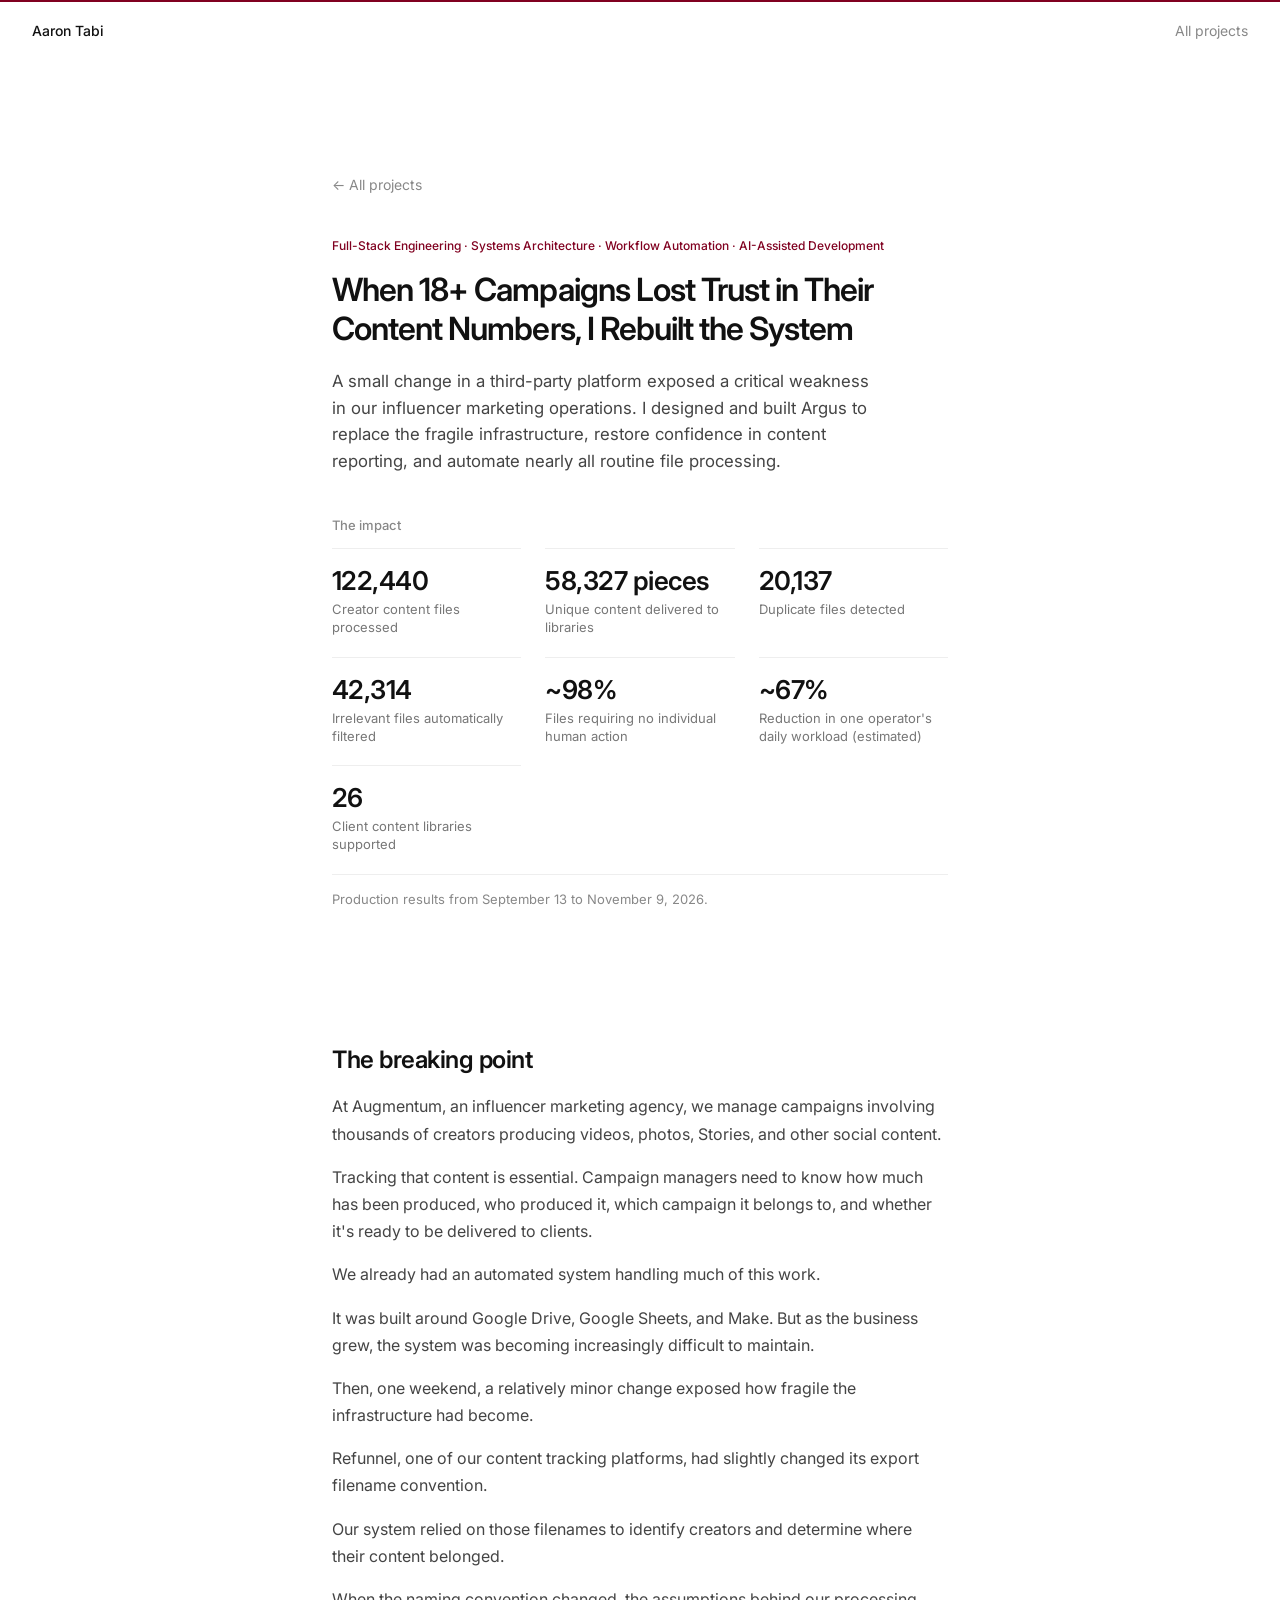
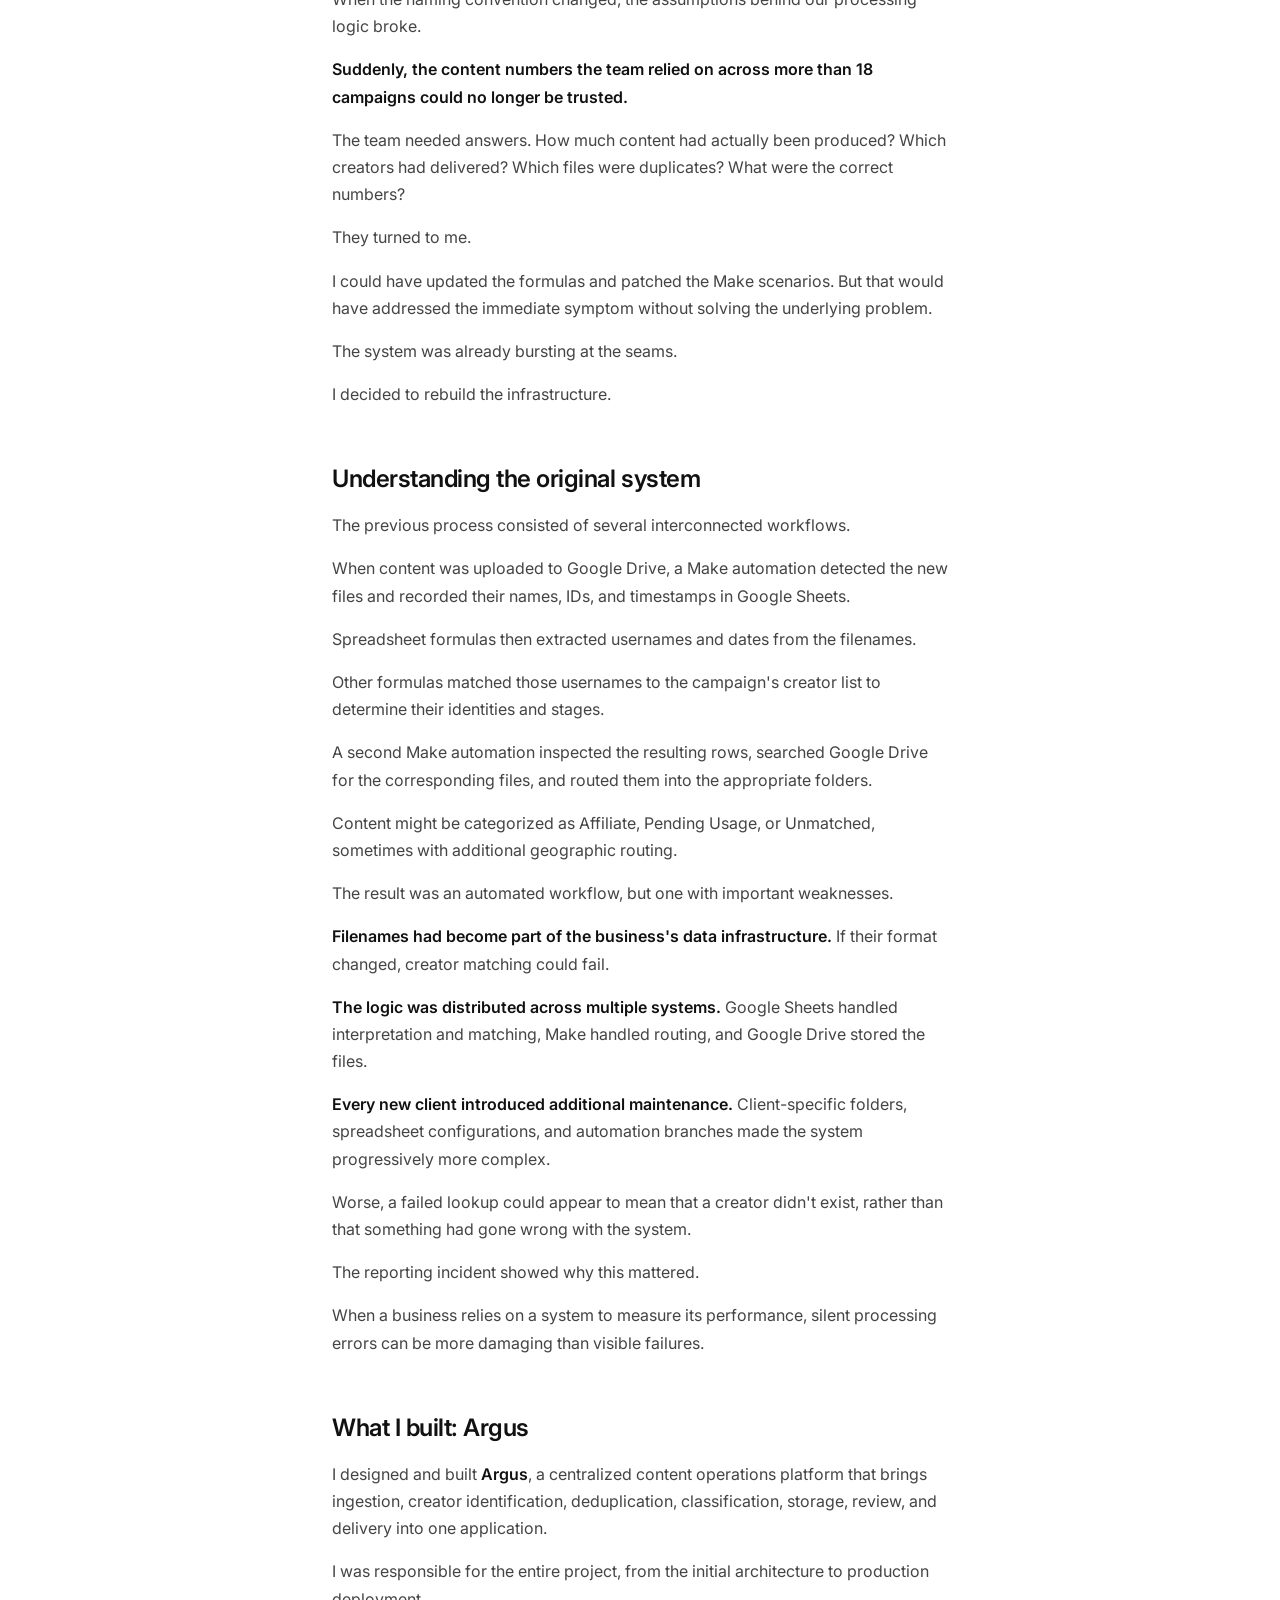
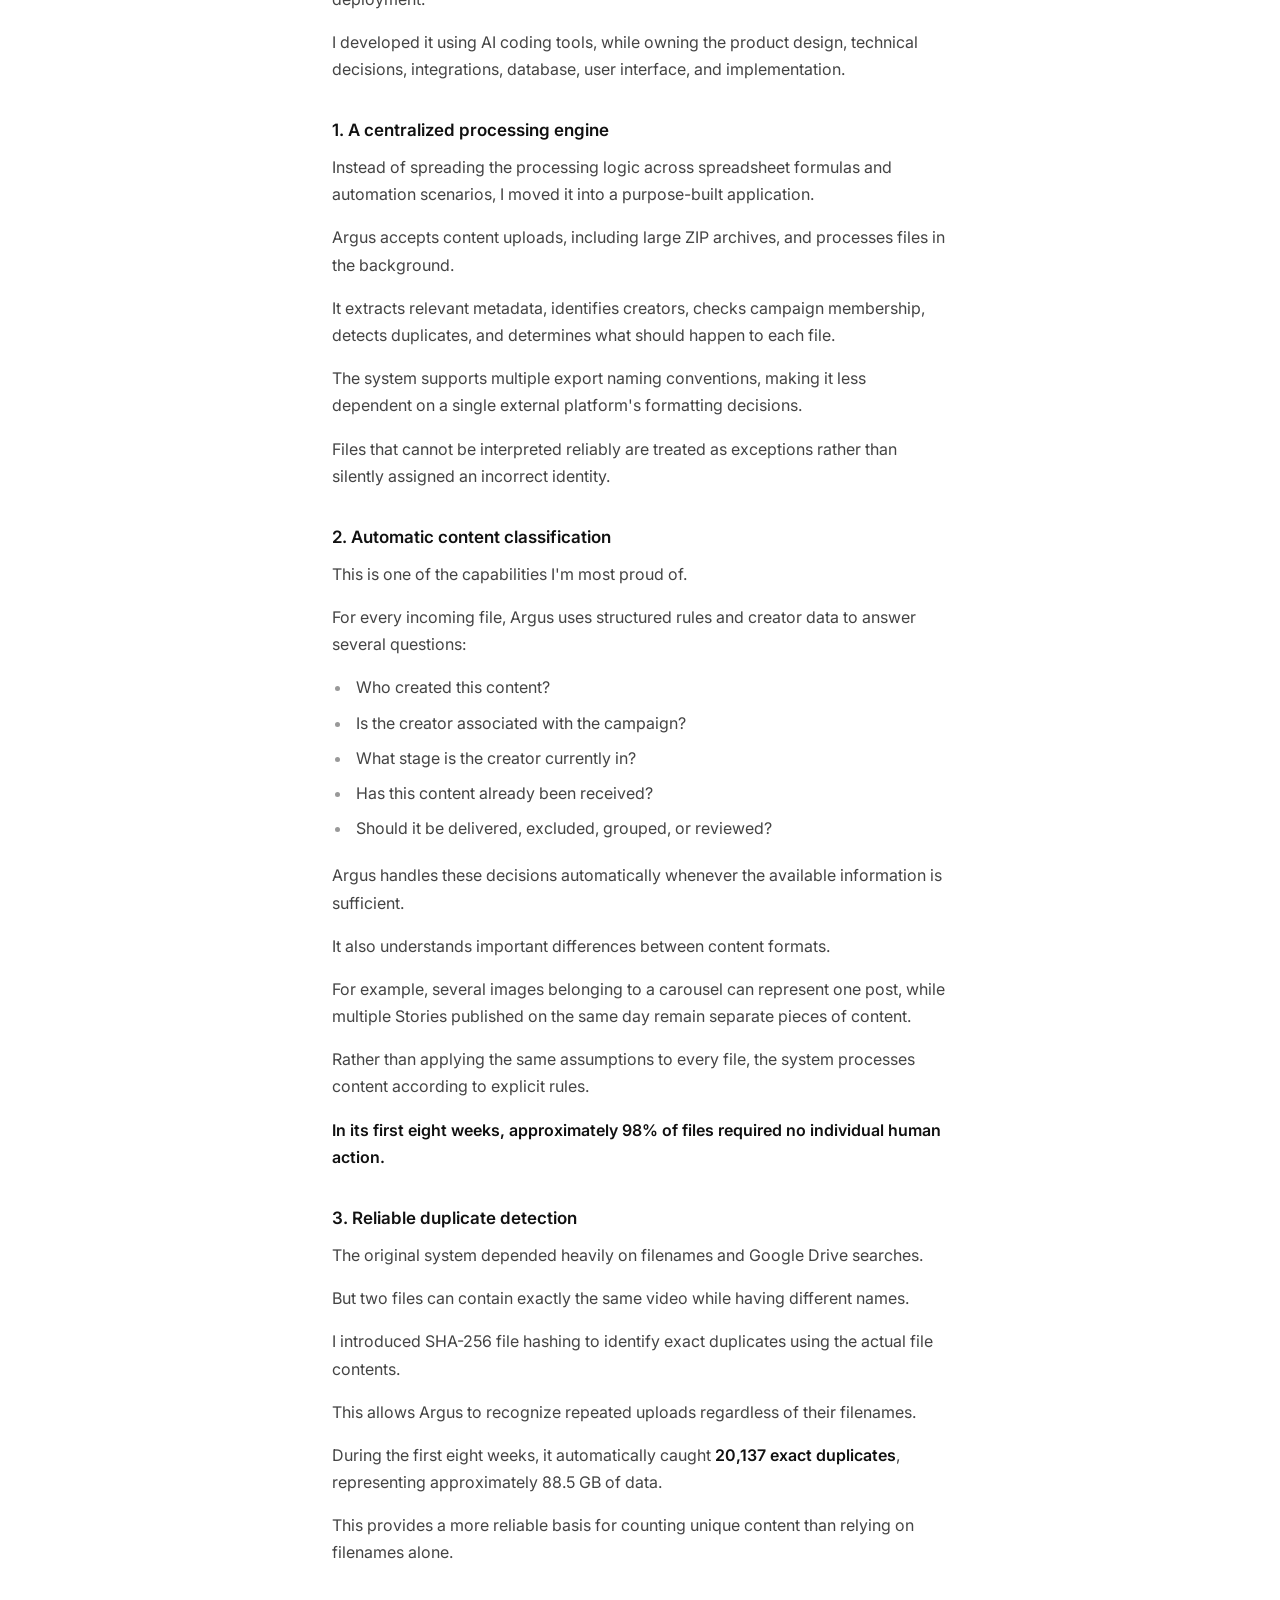
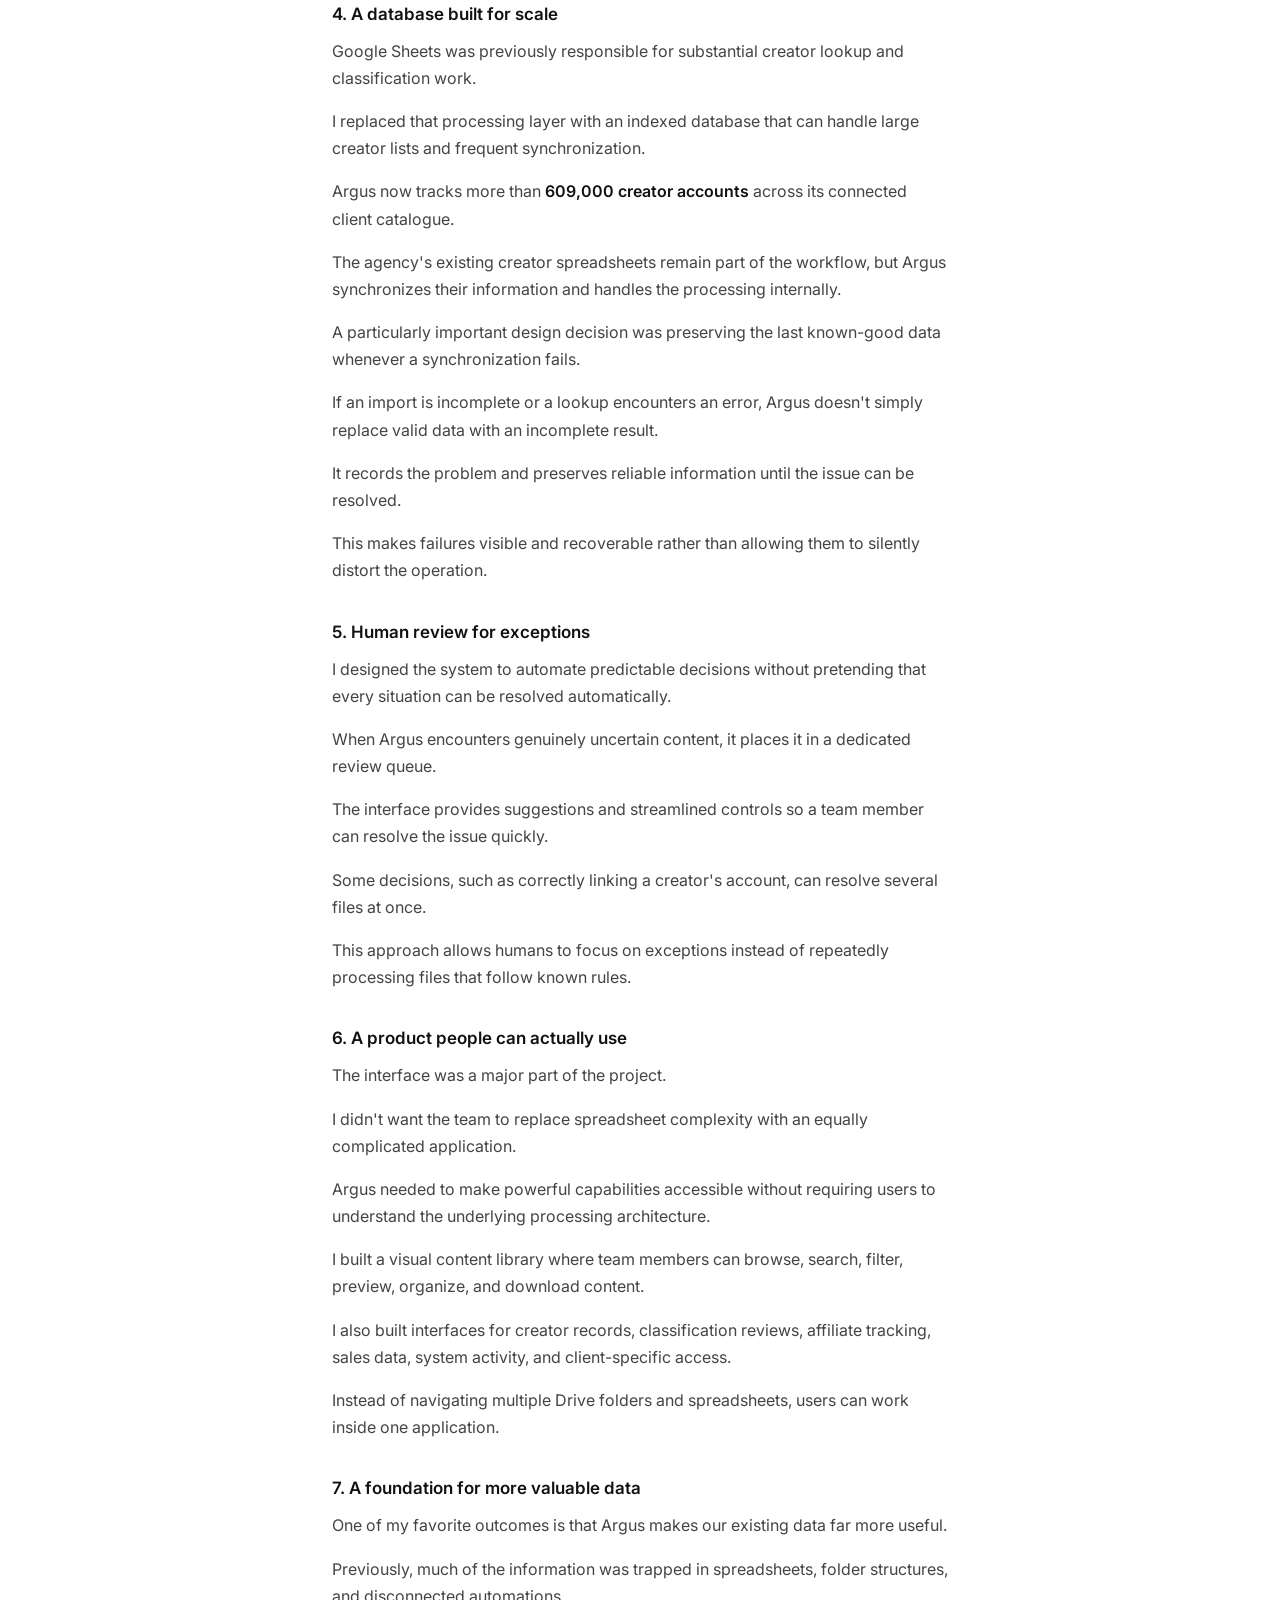
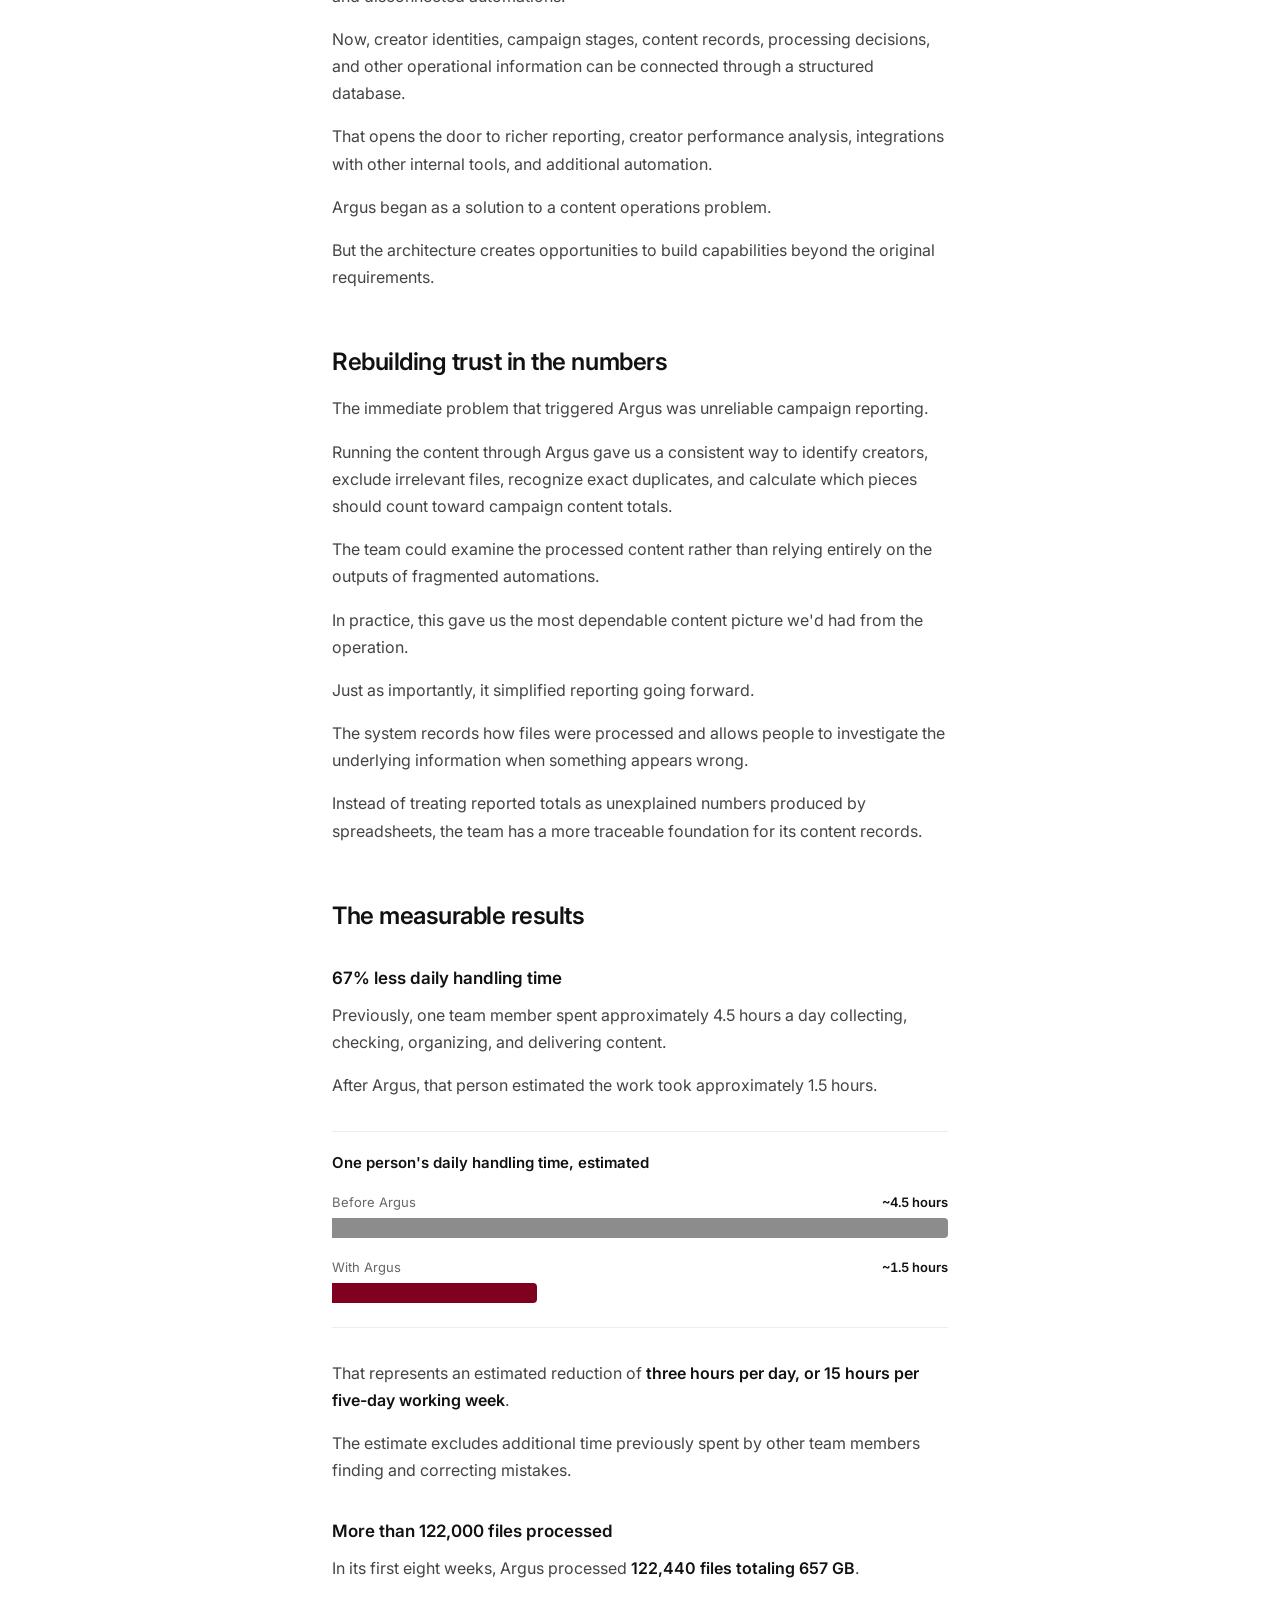
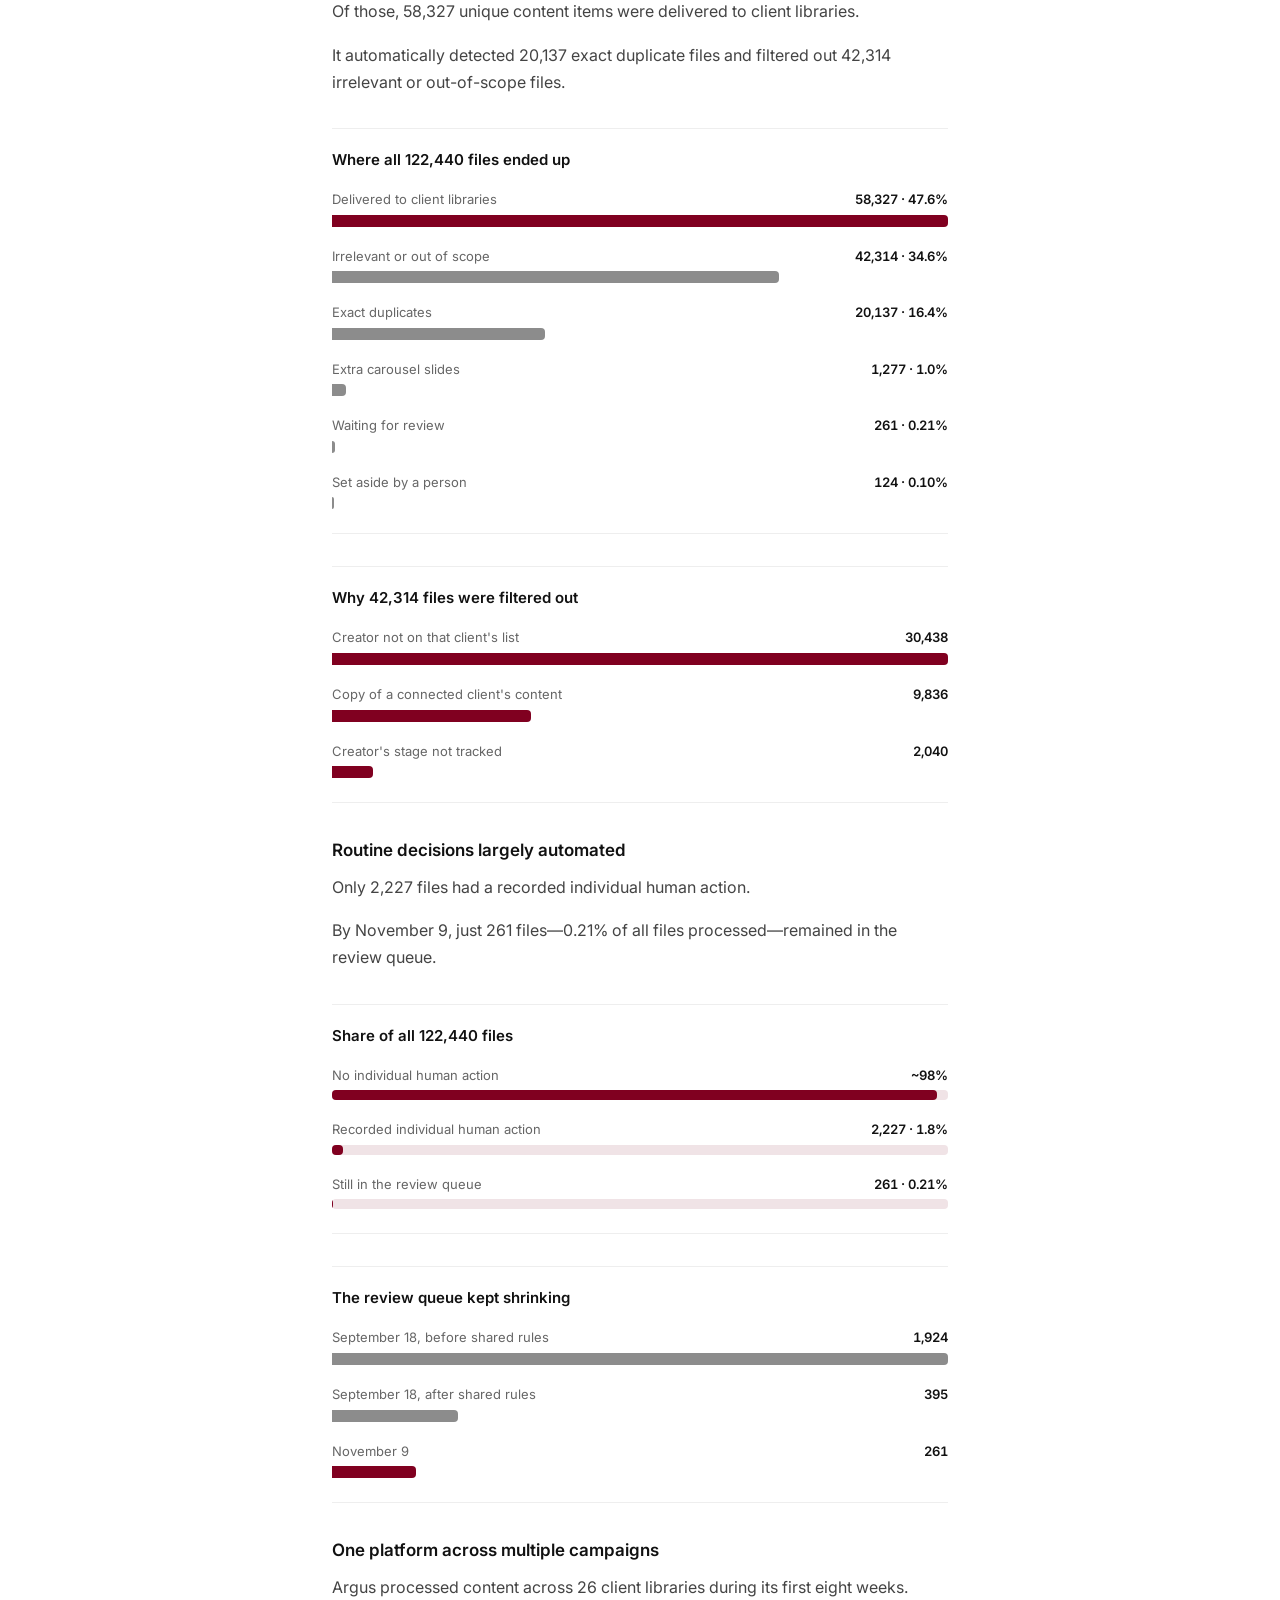
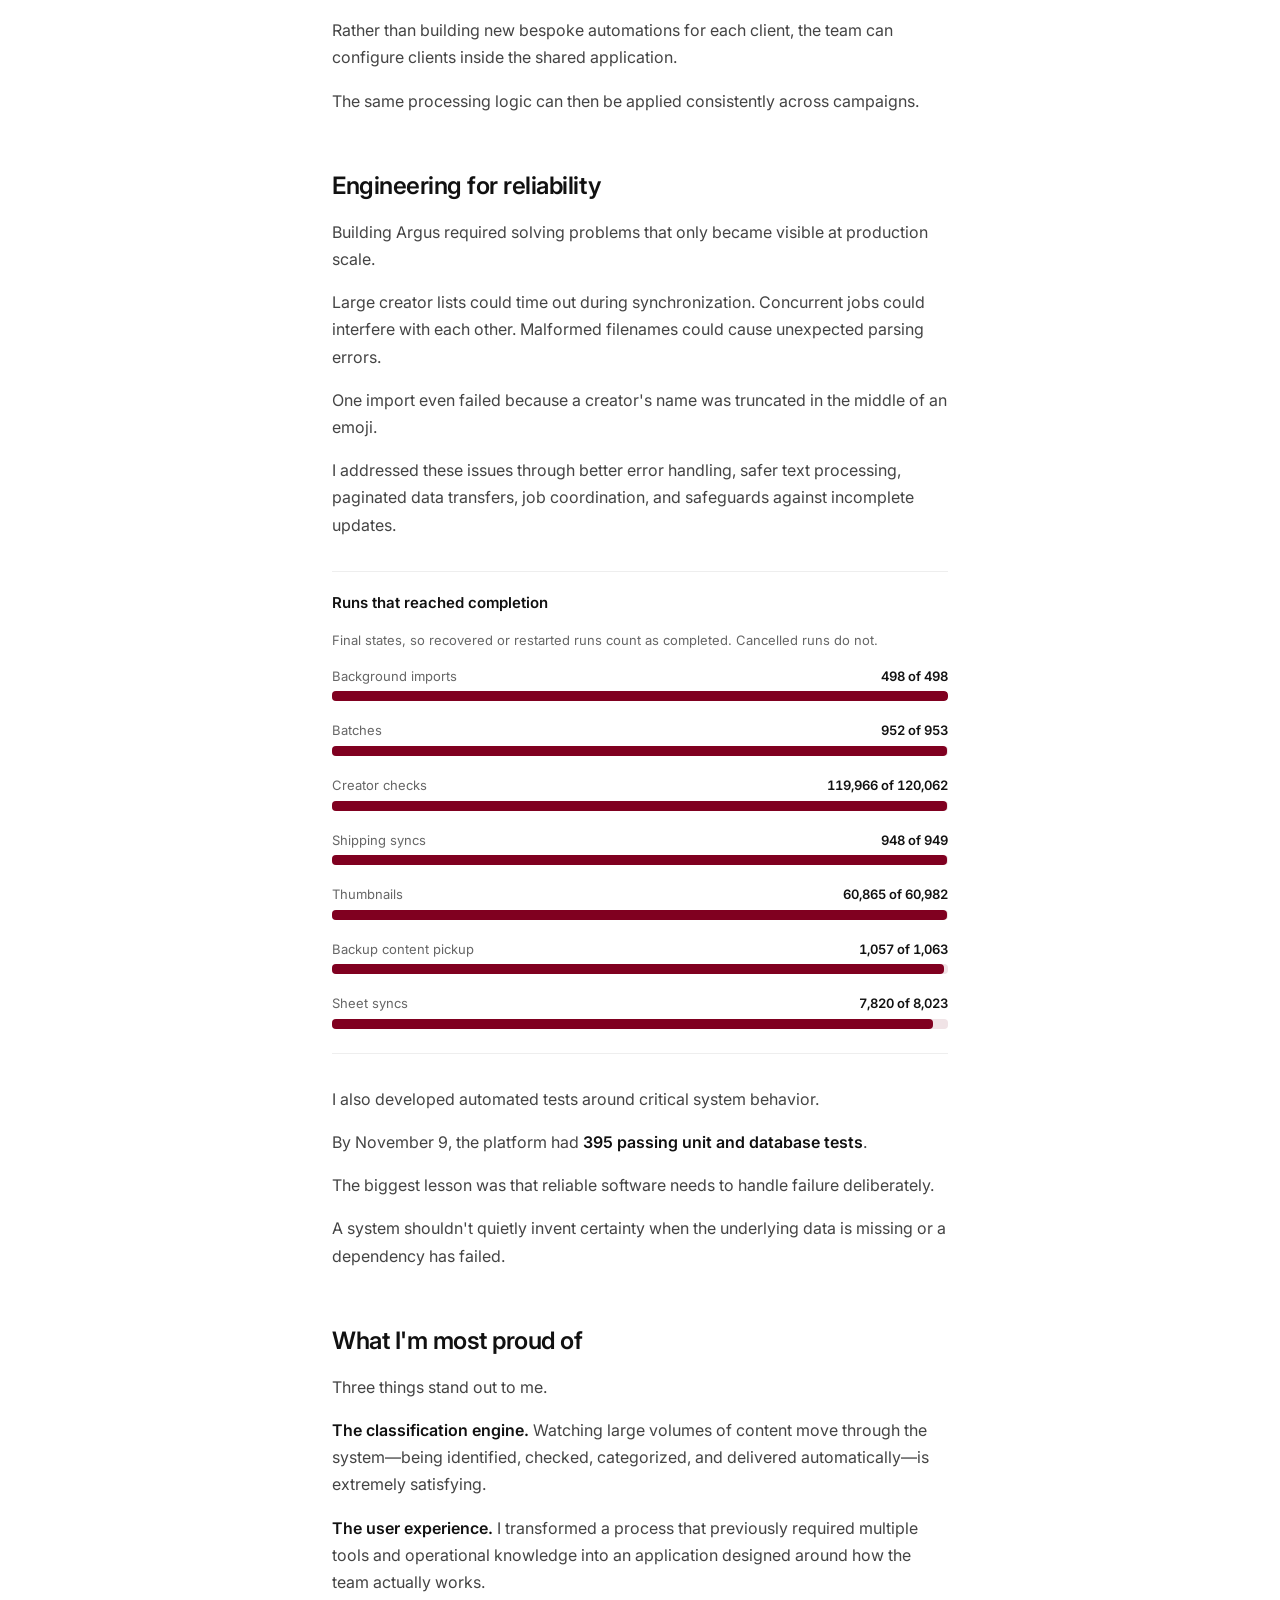
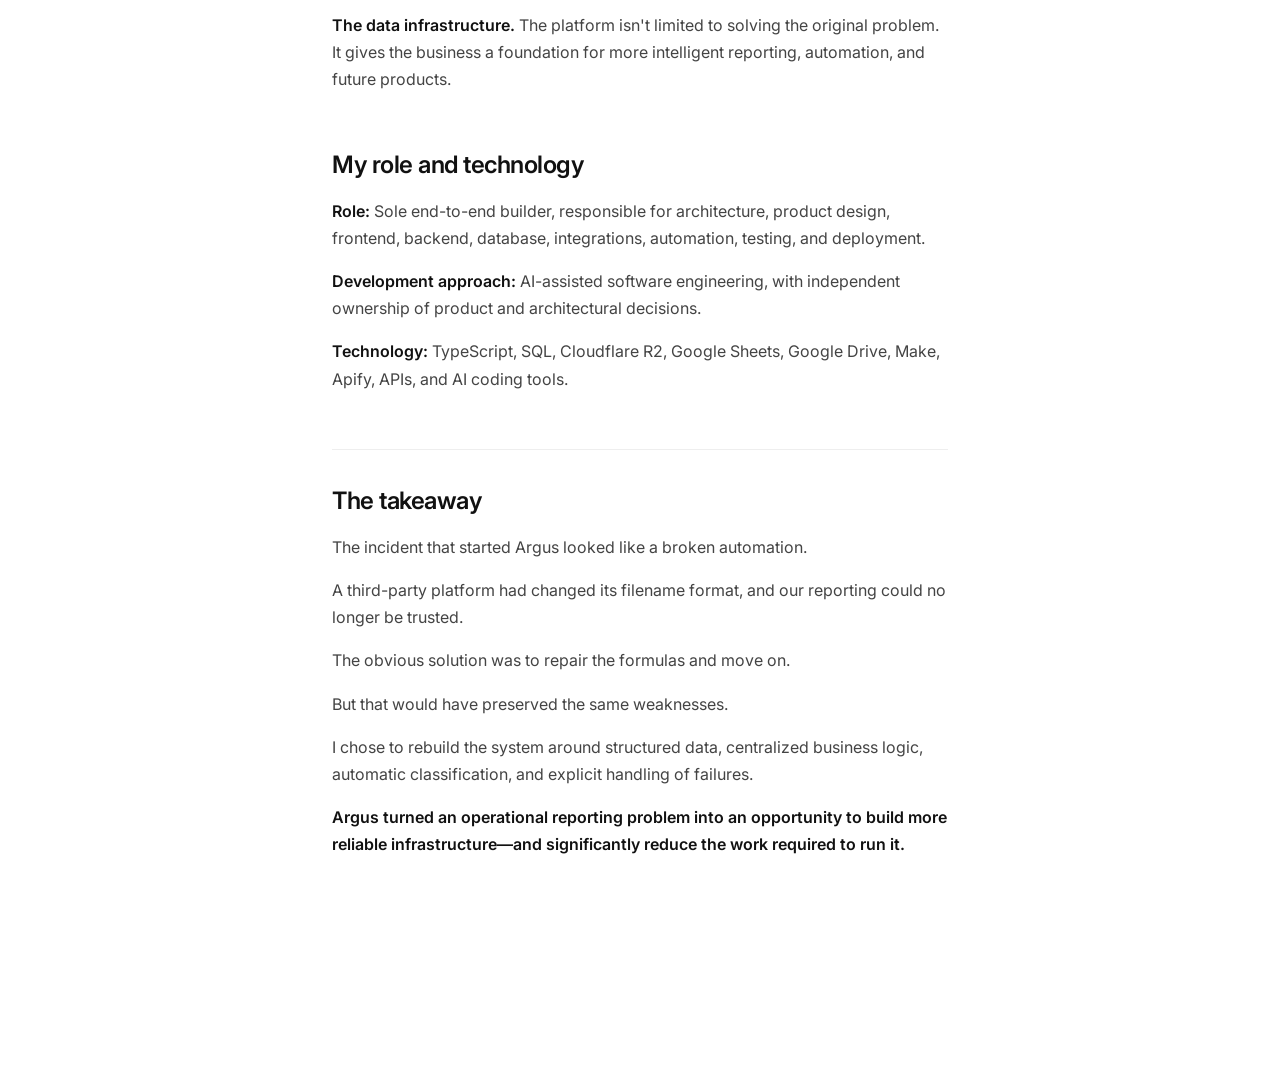
==== commit 5ddc1643: "Rewrite the Argus case study around the reporting incident Co-Authored-By: Claude Opus 5.5 <noreply@" ====
--- a/argus.html
+++ b/argus.html
@@ -16,13 +16,13 @@
     <meta charset="UTF-8">
     <meta name="viewport" content="width=device-width, initial-scale=1.0">
     <meta name="description"
-        content="How I replaced a fragile chain of Google Drive, Sheets formulas and Make automations with one system that collects, checks, files and delivers creator content for 26 brands.">
+        content="A small change in a third-party platform exposed a critical weakness in our influencer marketing operations. I designed and built Argus to replace the fragile infrastructure, restore confidence in content reporting, and automate nearly all routine file processing.">
 
     <!-- Open Graph -->
     <meta property="og:type" content="article">
-    <meta property="og:title" content="How I Built a Content Operations Platform That Processed 122,440 Creator Files in Eight Weeks">
+    <meta property="og:title" content="When 18+ Campaigns Lost Trust in Their Content Numbers, I Rebuilt the System">
     <meta property="og:description"
-        content="How I replaced a fragile chain of Google Drive, Sheets formulas and Make automations with one system that collects, checks, files and delivers creator content for 26 brands.">
+        content="A small change in a third-party platform exposed a critical weakness in our influencer marketing operations. I designed and built Argus to replace the fragile infrastructure, restore confidence in content reporting, and automate nearly all routine file processing.">
     <meta property="og:url" content="https://aarontabi.com/argus.html">
     <meta property="og:image" content="https://aarontabi.com/assets/og-image.png">
     <meta property="og:image:width" content="1200">
@@ -31,13 +31,13 @@
     <!-- Twitter Card -->
     <meta name="twitter:card" content="summary_large_image">
     <meta name="twitter:site" content="@aaronatabi">
-    <meta name="twitter:title" content="How I Built a Content Operations Platform That Processed 122,440 Creator Files in Eight Weeks">
-    <meta name="twitter:description" content="How I replaced a fragile chain of Google Drive, Sheets formulas and Make automations with one system that collects, checks, files and delivers creator content for 26 brands.">
+    <meta name="twitter:title" content="When 18+ Campaigns Lost Trust in Their Content Numbers, I Rebuilt the System">
+    <meta name="twitter:description" content="A small change in a third-party platform exposed a critical weakness in our influencer marketing operations. I designed and built Argus to replace the fragile infrastructure, restore confidence in content reporting, and automate nearly all routine file processing.">
     <meta name="twitter:image" content="https://aarontabi.com/assets/og-image.png">
 
     <link rel="canonical" href="https://aarontabi.com/argus.html">
 
-    <title>How I Built Argus — Aaron Tabi</title>
+    <title>When 18+ Campaigns Lost Trust in Their Content Numbers — Aaron Tabi</title>
 
     <link rel="icon"
         href="data:image/svg+xml,<svg xmlns='http://www.w3.org/2000/svg' viewBox='0 0 100 100'><rect width='100' height='100' rx='20' fill='%23111'/><text x='50' y='68' font-family='Inter,system-ui,sans-serif' font-size='48' font-weight='600' fill='white' text-anchor='middle'>AT</text></svg>">
@@ -64,142 +64,204 @@
             <a class="back-link" href="index.html#tab=projects">&larr; All projects</a>
 
             <header>
-                <p class="cs-eyebrow">Full-Stack Engineering · Workflow Automation · Data Pipelines · AI-Assisted Development</p>
-                <h1 class="pp-title">How I Built a Content Operations Platform That Processed 122,440 Creator Files in Eight Weeks</h1>
-                <p class="pp-tagline">How I replaced a fragile chain of Google Drive, Sheets formulas, and Make automations with one system that collects, checks, files, and delivers creator content for 26 brands.</p>
+                <p class="cs-eyebrow">Full-Stack Engineering · Systems Architecture · Workflow Automation · AI-Assisted Development</p>
+                <h1 class="pp-title">When 18+ Campaigns Lost Trust in Their Content Numbers, I Rebuilt the System</h1>
+                <p class="pp-tagline">A small change in a third-party platform exposed a critical weakness in our influencer marketing operations. I designed and built Argus to replace the fragile infrastructure, restore confidence in content reporting, and automate nearly all routine file processing.</p>
             </header>
 
-            <section class="cs-glance" aria-labelledby="at-a-glance">
-                <h2 id="at-a-glance" class="cs-glance-title">At a glance</h2>
+            <section class="cs-glance" aria-labelledby="the-impact">
+                <h2 id="the-impact" class="cs-glance-title">The impact</h2>
                 <dl class="cs-stats">
-                    <div><dt>Files processed (657 GB)</dt><dd>122,440</dd></div>
-                    <div><dt>Unique pieces of content delivered</dt><dd>58,327</dd></div>
-                    <div><dt>Duplicate files caught automatically</dt><dd>20,137</dd></div>
-                    <div><dt>Files needing no per-file human action</dt><dd>~98%</dd></div>
-                    <div><dt>Creator accounts tracked</dt><dd>609,217</dd></div>
-                    <div><dt>One person's daily time on this work</dt><dd>4.5h → 1.5h</dd></div>
+                    <div><dt>Creator content files processed</dt><dd>122,440</dd></div>
+                    <div><dt>Unique content delivered to libraries</dt><dd>58,327 pieces</dd></div>
+                    <div><dt>Duplicate files detected</dt><dd>20,137</dd></div>
+                    <div><dt>Irrelevant files automatically filtered</dt><dd>42,314</dd></div>
+                    <div><dt>Files requiring no individual human action</dt><dd>~98%</dd></div>
+                    <div><dt>Reduction in one operator's daily workload (estimated)</dt><dd>~67%</dd></div>
+                    <div><dt>Client content libraries supported</dt><dd>26</dd></div>
                 </dl>
-                <p class="cs-note">Results from the first eight weeks in production, September 13 – November 9, 2026. The daily time figure is the estimate of the person who did the work.</p>
+                <p class="cs-note">Production results from September 13 to November 9, 2026.</p>
             </section>
 
             <div class="cs-body">
-                <h2>The problem</h2>
-                <p>Augmentum runs creator campaigns for around 25 brands. Creators post content, and the team has to collect it, work out whose it is, remove duplicates, file it by campaign stage, and hand it to clients.</p>
-                <p>That work ran on Google Drive, Google Sheets formulas, and Make automations. The team downloaded content from social listening platforms and uploaded it to Drive by hand. Make then parsed the filenames, looked up each creator and their stage in Sheets, and searched Drive to route the file.</p>
-                <p>It broke in predictable ways:</p>
+                <h2>The breaking point</h2>
+                <p>At Augmentum, an influencer marketing agency, we manage campaigns involving thousands of creators producing videos, photos, Stories, and other social content.</p>
+                <p>Tracking that content is essential. Campaign managers need to know how much has been produced, who produced it, which campaign it belongs to, and whether it's ready to be delivered to clients.</p>
+                <p>We already had an automated system handling much of this work.</p>
+                <p>It was built around Google Drive, Google Sheets, and Make. But as the business grew, the system was becoming increasingly difficult to maintain.</p>
+                <p>Then, one weekend, a relatively minor change exposed how fragile the infrastructure had become.</p>
+                <p>Refunnel, one of our content tracking platforms, had slightly changed its export filename convention.</p>
+                <p>Our system relied on those filenames to identify creators and determine where their content belonged.</p>
+                <p>When the naming convention changed, the assumptions behind our processing logic broke.</p>
+                <p><strong>Suddenly, the content numbers the team relied on across more than 18 campaigns could no longer be trusted.</strong></p>
+                <p>The team needed answers. How much content had actually been produced? Which creators had delivered? Which files were duplicates? What were the correct numbers?</p>
+                <p>They turned to me.</p>
+                <p>I could have updated the formulas and patched the Make scenarios. But that would have addressed the immediate symptom without solving the underlying problem.</p>
+                <p>The system was already bursting at the seams.</p>
+                <p>I decided to rebuild the infrastructure.</p>
+
+                <h2>Understanding the original system</h2>
+                <p>The previous process consisted of several interconnected workflows.</p>
+                <p>When content was uploaded to Google Drive, a Make automation detected the new files and recorded their names, IDs, and timestamps in Google Sheets.</p>
+                <p>Spreadsheet formulas then extracted usernames and dates from the filenames.</p>
+                <p>Other formulas matched those usernames to the campaign's creator list to determine their identities and stages.</p>
+                <p>A second Make automation inspected the resulting rows, searched Google Drive for the corresponding files, and routed them into the appropriate folders.</p>
+                <p>Content might be categorized as Affiliate, Pending Usage, or Unmatched, sometimes with additional geographic routing.</p>
+                <p>The result was an automated workflow, but one with important weaknesses.</p>
+                <p><strong>Filenames had become part of the business's data infrastructure.</strong> If their format changed, creator matching could fail.</p>
+                <p><strong>The logic was distributed across multiple systems.</strong> Google Sheets handled interpretation and matching, Make handled routing, and Google Drive stored the files.</p>
+                <p><strong>Every new client introduced additional maintenance.</strong> Client-specific folders, spreadsheet configurations, and automation branches made the system progressively more complex.</p>
+                <p>Worse, a failed lookup could appear to mean that a creator didn't exist, rather than that something had gone wrong with the system.</p>
+                <p>The reporting incident showed why this mattered.</p>
+                <p>When a business relies on a system to measure its performance, silent processing errors can be more damaging than visible failures.</p>
+
+                <h2>What I built: Argus</h2>
+                <p>I designed and built <strong>Argus</strong>, a centralized content operations platform that brings ingestion, creator identification, deduplication, classification, storage, review, and delivery into one application.</p>
+                <p>I was responsible for the entire project, from the initial architecture to production deployment.</p>
+                <p>I developed it using AI coding tools, while owning the product design, technical decisions, integrations, database, user interface, and implementation.</p>
+
+                <h3>1. A centralized processing engine</h3>
+                <p>Instead of spreading the processing logic across spreadsheet formulas and automation scenarios, I moved it into a purpose-built application.</p>
+                <p>Argus accepts content uploads, including large ZIP archives, and processes files in the background.</p>
+                <p>It extracts relevant metadata, identifies creators, checks campaign membership, detects duplicates, and determines what should happen to each file.</p>
+                <p>The system supports multiple export naming conventions, making it less dependent on a single external platform's formatting decisions.</p>
+                <p>Files that cannot be interpreted reliably are treated as exceptions rather than silently assigned an incorrect identity.</p>
+
+                <h3>2. Automatic content classification</h3>
+                <p>This is one of the capabilities I'm most proud of.</p>
+                <p>For every incoming file, Argus uses structured rules and creator data to answer several questions:</p>
                 <ul>
-                    <li>The same video could arrive under different filenames, so it looked new.</li>
-                    <li>Re-uploading identical content created another Drive file.</li>
-                    <li>Large creator lookups in Sheets became slow or failed.</li>
-                    <li>A failed lookup could look exactly like "creator not found."</li>
-                    <li>One carousel post produced many separate files.</li>
-                    <li>Every new client meant building another bespoke automation.</li>
+                    <li>Who created this content?</li>
+                    <li>Is the creator associated with the campaign?</li>
+                    <li>What stage is the creator currently in?</li>
+                    <li>Has this content already been received?</li>
+                    <li>Should it be delivered, excluded, grouped, or reviewed?</li>
                 </ul>
-                <p>The work took one person about <strong>4.5 hours a day</strong>, before counting the time the wider team spent catching mistakes.</p>
-
-                <h2>What I built</h2>
-                <p>I built <strong>Argus</strong>, a purpose-built platform for the whole content operation. It went live with sign-in on September 13, 2026, the day of its first Git commit, following a local prototype. It has been in daily production use ever since.</p>
-                <p>Make still has a smaller role, reading each client's creator sheet and sending weekly folders and guest emails. The team's Sheets remain the source of truth for who is on a campaign. The logic for parsing, matching, routing, duplicates, and audit now lives in Argus.</p>
-
-                <h3>1. Files identified by their contents, not their names</h3>
-                <p>Argus fingerprints the actual bytes of every file with SHA-256. The same bytes for the same client count as one piece of content, however many times they arrive and whatever they are called.</p>
-                <p>It parses nine filename formats, groups carousels into one piece automatically, and never groups Stories by date. A separate look-alike check suggests possible re-encoded copies to a person.</p>
-
-                <h3>2. A creator database instead of formulas</h3>
-                <p>Creator lists now live in an indexed database, with up to 500,000 rows per sheet. Argus tracks <strong>609,217 creator accounts</strong> across 33 clients and runs about <strong>2,400 automated sync checks a day</strong>.</p>
-                <p>A sync failure, a missing stage, and a genuinely unknown creator are now separate outcomes. A failed sync keeps the last good list instead of replacing it.</p>
-
-                <h3>3. Shared rules, with a queue for real uncertainty</h3>
-                <p>One set of rules turns a creator's stage into a destination for every client, so adding a client is configuration rather than a new automation.</p>
-                <p>Files that are genuinely uncertain go to a review queue with suggestions, keyboard shortcuts, and undo.</p>
-
-                <h3>4. A content library clients can use directly</h3>
-                <p>The library has search, filters, bulk downloads, and share links. Clients used to pick content from a shared Google Photos folder. Their teams now get scoped, time-limited sign-ins that show only their own brand.</p>
-
-                <h3>5. A record of every decision</h3>
-                <p>Argus has logged about <strong>426,000 audit events</strong>. Syncs have recorded 647,268 individual creator changes, each with its before and after values, so the team can see who moved stage and when.</p>
-
-                <h2>The results</h2>
-                <p>In its first eight weeks, Argus processed <strong>122,440 files</strong>. Fewer than half were content that belonged in a library. The rest would otherwise have cost someone time or inflated a client's numbers.</p>
-
-                <figure class="cs-figure">
-                    <figcaption class="cs-fig-title">Less than half of incoming files were deliverable content</figcaption>
-                    <div class="cs-mark"><div class="cs-mark-head"><span>Delivered to the library</span><span class="cs-mark-value">58,327 · 47.6%</span></div><div class="cs-bar cs-bar-sm" style="width: 100%"></div></div>
-                    <div class="cs-mark"><div class="cs-mark-head"><span>Rejected</span><span class="cs-mark-value">42,314 · 34.6%</span></div><div class="cs-bar cs-bar-sm cs-bar-muted" style="width: 72.5%"></div></div>
+                <p>Argus handles these decisions automatically whenever the available information is sufficient.</p>
+                <p>It also understands important differences between content formats.</p>
+                <p>For example, several images belonging to a carousel can represent one post, while multiple Stories published on the same day remain separate pieces of content.</p>
+                <p>Rather than applying the same assumptions to every file, the system processes content according to explicit rules.</p>
+                <p><strong>In its first eight weeks, approximately 98% of files required no individual human action.</strong></p>
+
+                <h3>3. Reliable duplicate detection</h3>
+                <p>The original system depended heavily on filenames and Google Drive searches.</p>
+                <p>But two files can contain exactly the same video while having different names.</p>
+                <p>I introduced SHA-256 file hashing to identify exact duplicates using the actual file contents.</p>
+                <p>This allows Argus to recognize repeated uploads regardless of their filenames.</p>
+                <p>During the first eight weeks, it automatically caught <strong>20,137 exact duplicates</strong>, representing approximately 88.5 GB of data.</p>
+                <p>This provides a more reliable basis for counting unique content than relying on filenames alone.</p>
+
+                <h3>4. A database built for scale</h3>
+                <p>Google Sheets was previously responsible for substantial creator lookup and classification work.</p>
+                <p>I replaced that processing layer with an indexed database that can handle large creator lists and frequent synchronization.</p>
+                <p>Argus now tracks more than <strong>609,000 creator accounts</strong> across its connected client catalogue.</p>
+                <p>The agency's existing creator spreadsheets remain part of the workflow, but Argus synchronizes their information and handles the processing internally.</p>
+                <p>A particularly important design decision was preserving the last known-good data whenever a synchronization fails.</p>
+                <p>If an import is incomplete or a lookup encounters an error, Argus doesn't simply replace valid data with an incomplete result.</p>
+                <p>It records the problem and preserves reliable information until the issue can be resolved.</p>
+                <p>This makes failures visible and recoverable rather than allowing them to silently distort the operation.</p>
+
+                <h3>5. Human review for exceptions</h3>
+                <p>I designed the system to automate predictable decisions without pretending that every situation can be resolved automatically.</p>
+                <p>When Argus encounters genuinely uncertain content, it places it in a dedicated review queue.</p>
+                <p>The interface provides suggestions and streamlined controls so a team member can resolve the issue quickly.</p>
+                <p>Some decisions, such as correctly linking a creator's account, can resolve several files at once.</p>
+                <p>This approach allows humans to focus on exceptions instead of repeatedly processing files that follow known rules.</p>
+
+                <h3>6. A product people can actually use</h3>
+                <p>The interface was a major part of the project.</p>
+                <p>I didn't want the team to replace spreadsheet complexity with an equally complicated application.</p>
+                <p>Argus needed to make powerful capabilities accessible without requiring users to understand the underlying processing architecture.</p>
+                <p>I built a visual content library where team members can browse, search, filter, preview, organize, and download content.</p>
+                <p>I also built interfaces for creator records, classification reviews, affiliate tracking, sales data, system activity, and client-specific access.</p>
+                <p>Instead of navigating multiple Drive folders and spreadsheets, users can work inside one application.</p>
+
+                <h3>7. A foundation for more valuable data</h3>
+                <p>One of my favorite outcomes is that Argus makes our existing data far more useful.</p>
+                <p>Previously, much of the information was trapped in spreadsheets, folder structures, and disconnected automations.</p>
+                <p>Now, creator identities, campaign stages, content records, processing decisions, and other operational information can be connected through a structured database.</p>
+                <p>That opens the door to richer reporting, creator performance analysis, integrations with other internal tools, and additional automation.</p>
+                <p>Argus began as a solution to a content operations problem.</p>
+                <p>But the architecture creates opportunities to build capabilities beyond the original requirements.</p>
+
+                <h2>Rebuilding trust in the numbers</h2>
+                <p>The immediate problem that triggered Argus was unreliable campaign reporting.</p>
+                <p>Running the content through Argus gave us a consistent way to identify creators, exclude irrelevant files, recognize exact duplicates, and calculate which pieces should count toward campaign content totals.</p>
+                <p>The team could examine the processed content rather than relying entirely on the outputs of fragmented automations.</p>
+                <p>In practice, this gave us the most dependable content picture we'd had from the operation.</p>
+                <p>Just as importantly, it simplified reporting going forward.</p>
+                <p>The system records how files were processed and allows people to investigate the underlying information when something appears wrong.</p>
+                <p>Instead of treating reported totals as unexplained numbers produced by spreadsheets, the team has a more traceable foundation for its content records.</p>
+
+                <h2>The measurable results</h2>
+
+                <h3>67% less daily handling time</h3>
+                <p>Previously, one team member spent approximately 4.5 hours a day collecting, checking, organizing, and delivering content.</p>
+                <p>After Argus, that person estimated the work took approximately 1.5 hours.</p>
+
+                <figure class="cs-figure">
+                    <figcaption class="cs-fig-title">One person's daily handling time, estimated</figcaption>
+                    <div class="cs-mark"><div class="cs-mark-head"><span>Before Argus</span><span class="cs-mark-value">~4.5 hours</span></div><div class="cs-bar cs-bar-muted" style="width: 100%"></div></div>
+                    <div class="cs-mark"><div class="cs-mark-head"><span>With Argus</span><span class="cs-mark-value">~1.5 hours</span></div><div class="cs-bar" style="width: 33.3%"></div></div>
+                </figure>
+
+                <p>That represents an estimated reduction of <strong>three hours per day, or 15 hours per five-day working week</strong>.</p>
+                <p>The estimate excludes additional time previously spent by other team members finding and correcting mistakes.</p>
+
+                <h3>More than 122,000 files processed</h3>
+                <p>In its first eight weeks, Argus processed <strong>122,440 files totaling 657 GB</strong>.</p>
+                <p>Of those, 58,327 unique content items were delivered to client libraries.</p>
+                <p>It automatically detected 20,137 exact duplicate files and filtered out 42,314 irrelevant or out-of-scope files.</p>
+
+                <figure class="cs-figure">
+                    <figcaption class="cs-fig-title">Where all 122,440 files ended up</figcaption>
+                    <div class="cs-mark"><div class="cs-mark-head"><span>Delivered to client libraries</span><span class="cs-mark-value">58,327 · 47.6%</span></div><div class="cs-bar cs-bar-sm" style="width: 100%"></div></div>
+                    <div class="cs-mark"><div class="cs-mark-head"><span>Irrelevant or out of scope</span><span class="cs-mark-value">42,314 · 34.6%</span></div><div class="cs-bar cs-bar-sm cs-bar-muted" style="width: 72.5%"></div></div>
                     <div class="cs-mark"><div class="cs-mark-head"><span>Exact duplicates</span><span class="cs-mark-value">20,137 · 16.4%</span></div><div class="cs-bar cs-bar-sm cs-bar-muted" style="width: 34.5%"></div></div>
                     <div class="cs-mark"><div class="cs-mark-head"><span>Extra carousel slides</span><span class="cs-mark-value">1,277 · 1.0%</span></div><div class="cs-bar cs-bar-sm cs-bar-muted" style="width: 2.2%"></div></div>
                     <div class="cs-mark"><div class="cs-mark-head"><span>Waiting for review</span><span class="cs-mark-value">261 · 0.21%</span></div><div class="cs-bar cs-bar-sm cs-bar-muted" style="width: 0.45%"></div></div>
                     <div class="cs-mark"><div class="cs-mark-head"><span>Set aside by a person</span><span class="cs-mark-value">124 · 0.10%</span></div><div class="cs-bar cs-bar-sm cs-bar-muted" style="width: 0.21%"></div></div>
                 </figure>
 
-                <p>The 20,137 duplicates alone came to 88.5 GB. Most rejected files came from creators who were not on that client's list.</p>
-
-                <figure class="cs-figure">
-                    <figcaption class="cs-fig-title">Why files were rejected</figcaption>
+                <figure class="cs-figure">
+                    <figcaption class="cs-fig-title">Why 42,314 files were filtered out</figcaption>
                     <div class="cs-mark"><div class="cs-mark-head"><span>Creator not on that client's list</span><span class="cs-mark-value">30,438</span></div><div class="cs-bar cs-bar-sm" style="width: 100%"></div></div>
                     <div class="cs-mark"><div class="cs-mark-head"><span>Copy of a connected client's content</span><span class="cs-mark-value">9,836</span></div><div class="cs-bar cs-bar-sm" style="width: 32.3%"></div></div>
                     <div class="cs-mark"><div class="cs-mark-head"><span>Creator's stage not tracked</span><span class="cs-mark-value">2,040</span></div><div class="cs-bar cs-bar-sm" style="width: 6.7%"></div></div>
                 </figure>
 
-                <h3>Time saved</h3>
-                <p>The daily work fell from about 4.5 hours to about 1.5 hours. On an 8-hour day, that is a move from more than half of someone's working day to under a fifth of it.</p>
-
-                <figure class="cs-figure">
-                    <figcaption class="cs-fig-title">One person's daily time on content operations, down 67%</figcaption>
-                    <div class="cs-mark"><div class="cs-mark-head"><span>Before Argus</span><span class="cs-mark-value">~4.5 hours</span></div><div class="cs-bar cs-bar-muted" style="width: 100%"></div></div>
-                    <div class="cs-mark"><div class="cs-mark-head"><span>With Argus</span><span class="cs-mark-value">~1.5 hours</span></div><div class="cs-bar" style="width: 33.3%"></div></div>
-                </figure>
-
-                <p>That works out to about <strong>15 hours a week</strong> and about <strong>780 hours a year</strong>, assuming a five-day week. These figures are one person's estimate, not time tracking. They are also a floor, because they leave out the time the wider team spent catching duplicates, misfiled content, and content from the wrong creators.</p>
-
-                <h3>Human effort</h3>
-                <p>Most flagged files were cleared by improving the rules and re-running them, not by someone working through them one at a time.</p>
-
-                <figure class="cs-figure">
-                    <figcaption class="cs-fig-title">Share of all files that involved review or a person</figcaption>
-                    <div class="cs-mark"><div class="cs-mark-head"><span>Flagged for review at some point</span><span class="cs-mark-value">26,325 · 21.5%</span></div><div class="cs-track"><div class="cs-fill" style="width: 21.5%"></div></div></div>
-                    <div class="cs-mark"><div class="cs-mark-head"><span>Recorded per-file human action</span><span class="cs-mark-value">2,227 · 1.8%</span></div><div class="cs-track"><div class="cs-fill" style="width: 1.8%"></div></div></div>
+                <h3>Routine decisions largely automated</h3>
+                <p>Only 2,227 files had a recorded individual human action.</p>
+                <p>By November 9, just 261 files—0.21% of all files processed—remained in the review queue.</p>
+
+                <figure class="cs-figure">
+                    <figcaption class="cs-fig-title">Share of all 122,440 files</figcaption>
+                    <div class="cs-mark"><div class="cs-mark-head"><span>No individual human action</span><span class="cs-mark-value">~98%</span></div><div class="cs-track"><div class="cs-fill" style="width: 98.2%"></div></div></div>
+                    <div class="cs-mark"><div class="cs-mark-head"><span>Recorded individual human action</span><span class="cs-mark-value">2,227 · 1.8%</span></div><div class="cs-track"><div class="cs-fill" style="width: 1.8%"></div></div></div>
+                    <div class="cs-mark"><div class="cs-mark-head"><span>Still in the review queue</span><span class="cs-mark-value">261 · 0.21%</span></div><div class="cs-track"><div class="cs-fill" style="width: 0.21%"></div></div></div>
                 </figure>
 
                 <figure class="cs-figure">
                     <figcaption class="cs-fig-title">The review queue kept shrinking</figcaption>
-                    <div class="cs-mark"><div class="cs-mark-head"><span>September 18, before the shared rules</span><span class="cs-mark-value">1,924</span></div><div class="cs-bar cs-bar-sm cs-bar-muted" style="width: 100%"></div></div>
-                    <div class="cs-mark"><div class="cs-mark-head"><span>September 18, after the shared rules</span><span class="cs-mark-value">395</span></div><div class="cs-bar cs-bar-sm cs-bar-muted" style="width: 20.5%"></div></div>
+                    <div class="cs-mark"><div class="cs-mark-head"><span>September 18, before shared rules</span><span class="cs-mark-value">1,924</span></div><div class="cs-bar cs-bar-sm cs-bar-muted" style="width: 100%"></div></div>
+                    <div class="cs-mark"><div class="cs-mark-head"><span>September 18, after shared rules</span><span class="cs-mark-value">395</span></div><div class="cs-bar cs-bar-sm cs-bar-muted" style="width: 20.5%"></div></div>
                     <div class="cs-mark"><div class="cs-mark-head"><span>November 9</span><span class="cs-mark-value">261</span></div><div class="cs-bar cs-bar-sm" style="width: 13.6%"></div></div>
                 </figure>
 
-                <p>Decisions that link a creator's account can settle several files at once, so the 1.8% measures direct handling rather than total human input.</p>
-
-                <h3>Backfill and normal running</h3>
-                <p>The first two full weeks were dominated by loading the historical archive, so the weeks after them say more about everyday performance.</p>
-
-                <figure class="cs-figure">
-                    <figcaption class="cs-fig-title">Files processed per week</figcaption>
-                    <p class="cs-legend"><span><i class="cs-key cs-key-muted"></i>Launch and backfill</span><span><i class="cs-key"></i>Normal running</span></p>
-                    <div class="cs-mark cs-row"><span class="cs-row-label">Sep 7</span><div class="cs-row-plot"><div class="cs-bar cs-bar-sm cs-bar-muted" style="width: 0.9%"></div></div><span class="cs-mark-value">619</span></div>
-                    <div class="cs-mark cs-row"><span class="cs-row-label">Sep 14</span><div class="cs-row-plot"><div class="cs-bar cs-bar-sm cs-bar-muted" style="width: 100%"></div></div><span class="cs-mark-value">69,751</span></div>
-                    <div class="cs-mark cs-row"><span class="cs-row-label">Sep 21</span><div class="cs-row-plot"><div class="cs-bar cs-bar-sm cs-bar-muted" style="width: 27.8%"></div></div><span class="cs-mark-value">19,380</span></div>
-                    <div class="cs-mark cs-row"><span class="cs-row-label">Sep 28</span><div class="cs-row-plot"><div class="cs-bar cs-bar-sm" style="width: 5.5%"></div></div><span class="cs-mark-value">3,866</span></div>
-                    <div class="cs-mark cs-row"><span class="cs-row-label">Oct 5</span><div class="cs-row-plot"><div class="cs-bar cs-bar-sm" style="width: 5.3%"></div></div><span class="cs-mark-value">3,673</span></div>
-                    <div class="cs-mark cs-row"><span class="cs-row-label">Oct 12</span><div class="cs-row-plot"><div class="cs-bar cs-bar-sm" style="width: 12.3%"></div></div><span class="cs-mark-value">8,579</span></div>
-                    <div class="cs-mark cs-row"><span class="cs-row-label">Oct 19</span><div class="cs-row-plot"><div class="cs-bar cs-bar-sm" style="width: 5.6%"></div></div><span class="cs-mark-value">3,933</span></div>
-                    <div class="cs-mark cs-row"><span class="cs-row-label">Oct 26</span><div class="cs-row-plot"><div class="cs-bar cs-bar-sm" style="width: 11.3%"></div></div><span class="cs-mark-value">7,878</span></div>
-                    <div class="cs-mark cs-row"><span class="cs-row-label">Nov 2</span><div class="cs-row-plot"><div class="cs-bar cs-bar-sm" style="width: 6.5%"></div></div><span class="cs-mark-value">4,519</span></div>
-                </figure>
-
-                <p>In normal running, from September 28 to November 8, Argus took in about <strong>5,400 files</strong> and delivered about <strong>1,640 pieces</strong> a week across 24 clients. Only 22 of the 32,690 files received since September 28 are currently waiting for review.</p>
-
-                <h3>Speed</h3>
-                <dl class="cs-stats cs-stats-inline">
-                    <div><dt>Median from post going live to Argus</dt><dd>1 day</dd></div>
-                    <div><dt>Arrived within 2 days of posting</dt><dd>90%</dd></div>
-                    <div><dt>Median background ZIP import</dt><dd>2 min</dd></div>
-                </dl>
-                <p class="cs-note">Post timing covers delivered files received since September 28, and depends partly on when exports are uploaded.</p>
-
-                <h3>Reliability</h3>
+                <h3>One platform across multiple campaigns</h3>
+                <p>Argus processed content across 26 client libraries during its first eight weeks.</p>
+                <p>Rather than building new bespoke automations for each client, the team can configure clients inside the shared application.</p>
+                <p>The same processing logic can then be applied consistently across campaigns.</p>
+
+                <h2>Engineering for reliability</h2>
+                <p>Building Argus required solving problems that only became visible at production scale.</p>
+                <p>Large creator lists could time out during synchronization. Concurrent jobs could interfere with each other. Malformed filenames could cause unexpected parsing errors.</p>
+                <p>One import even failed because a creator's name was truncated in the middle of an emoji.</p>
+                <p>I addressed these issues through better error handling, safer text processing, paginated data transfers, job coordination, and safeguards against incomplete updates.</p>
+
                 <figure class="cs-figure">
                     <figcaption class="cs-fig-title">Runs that reached completion</figcaption>
+                    <p class="cs-legend">Final states, so recovered or restarted runs count as completed. Cancelled runs do not.</p>
                     <div class="cs-mark"><div class="cs-mark-head"><span>Background imports</span><span class="cs-mark-value">498 of 498</span></div><div class="cs-track"><div class="cs-fill" style="width: 100%"></div></div></div>
                     <div class="cs-mark"><div class="cs-mark-head"><span>Batches</span><span class="cs-mark-value">952 of 953</span></div><div class="cs-track"><div class="cs-fill" style="width: 99.9%"></div></div></div>
                     <div class="cs-mark"><div class="cs-mark-head"><span>Creator checks</span><span class="cs-mark-value">119,966 of 120,062</span></div><div class="cs-track"><div class="cs-fill" style="width: 99.9%"></div></div></div>
@@ -208,52 +270,31 @@
                     <div class="cs-mark"><div class="cs-mark-head"><span>Backup content pickup</span><span class="cs-mark-value">1,057 of 1,063</span></div><div class="cs-track"><div class="cs-fill" style="width: 99.4%"></div></div></div>
                     <div class="cs-mark"><div class="cs-mark-head"><span>Sheet syncs</span><span class="cs-mark-value">7,820 of 8,023</span></div><div class="cs-track"><div class="cs-fill" style="width: 97.5%"></div></div></div>
                 </figure>
-                <p>These are final states, so anything recovered or restarted counts as completed. Runs that were cancelled, usually because a newer one replaced them, count as not completed. Availability itself was not measured.</p>
-
-                <h2>What went wrong, and what changed</h2>
-                <p>Most of the hardening came from real use.</p>
-                <ul>
-                    <li><strong>A failed save filled a shared limit.</strong> Make held on to whole-sheet payloads until it hit the organization's 500 MB limit and deactivated scenarios. I indexed the database lookups and wrote a recovery procedure.</li>
-                    <li><strong>Scheduled syncs failed early on.</strong> Of the first 22 runs inspected, 10 failed and 7 stalled, because each server instance had a single database connection. I reworked connection handling and categorized the errors.</li>
-                    <li><strong>A 64,103-row sheet kept stopping at row 29,000.</strong> A name was being cut through the middle of an emoji. Names are now cut safely, with a regression test.</li>
-                    <li><strong>A sheet timed out while Make reported success.</strong> Large sheets are now read in pages, and errors are reported honestly.</li>
-                    <li><strong>A 212-file import stopped on one oversized video.</strong> It was 3 MB over the 2 GB limit. The limit is now 3 GB, and the error names the file and the reason.</li>
-                </ul>
-                <p>The design choice these share is simple: a partial or failed sync never replaces the last good data.</p>
-
-                <h2>Limits worth being upfront about</h2>
-                <ul>
-                    <li><strong>No accuracy audit exists.</strong> Corrections are rare, with 700 files re-filed and 34 content types corrected, but nobody has sampled files to measure how often classification is right.</li>
-                    <li><strong>Uploads are still manual.</strong> Two admins uploaded 99.65% of files. Automating the export step is the clearest way to cut the remaining 1.5 hours.</li>
-                    <li><strong>Make remains a weak point.</strong> Stalls in November were easy to miss because Argus kept answering from the previous list. I have since made it explain why a capture did not finish.</li>
-                    <li><strong>Content type is often unknown.</strong> 59.9% of delivered content is an Instagram file with no known type, because many export filenames do not say.</li>
-                    <li><strong>Some features are new.</strong> The look-alike check has flagged 977 pairs, and none has been reviewed yet.</li>
-                </ul>
-
-                <h2>My role and the build</h2>
-                <dl class="cs-stats cs-stats-inline">
-                    <div><dt>Commits in 58 days</dt><dd>381</dd></div>
-                    <div><dt>Automated tests passing</dt><dd>395 of 395</dd></div>
-                    <div><dt>Database tables</dt><dd>85</dd></div>
-                    <div><dt>Lines of production TypeScript</dt><dd>25,940</dd></div>
-                    <div><dt>Lines of test code</dt><dd>9,928</dd></div>
-                    <div><dt>Scheduled jobs</dt><dd>9</dd></div>
-                </dl>
-
-                <figure class="cs-figure">
-                    <figcaption class="cs-fig-title">Commits by month: most of the build came first, then hardening</figcaption>
-                    <div class="cs-mark"><div class="cs-mark-head"><span>September, from the 13th</span><span class="cs-mark-value">265</span></div><div class="cs-bar cs-bar-sm" style="width: 100%"></div></div>
-                    <div class="cs-mark"><div class="cs-mark-head"><span>October</span><span class="cs-mark-value">100</span></div><div class="cs-bar cs-bar-sm" style="width: 37.7%"></div></div>
-                    <div class="cs-mark"><div class="cs-mark-head"><span>November, to the 9th</span><span class="cs-mark-value">16</span></div><div class="cs-bar cs-bar-sm" style="width: 6%"></div></div>
-                </figure>
-
-                <p><strong>My role:</strong> I built Argus on my own, working with AI coding tools. All 381 commits are mine, and 206 of them (54%) carry a Claude co-author line. The local prototype came before Git was set up, so 58 days slightly understates the build.</p>
-                <p><strong>Technology:</strong> TypeScript, SQL, PostgreSQL, serverless functions, Cloudflare R2, Make, Apify, and a Claude (MCP) connector.</p>
+
+                <p>I also developed automated tests around critical system behavior.</p>
+                <p>By November 9, the platform had <strong>395 passing unit and database tests</strong>.</p>
+                <p>The biggest lesson was that reliable software needs to handle failure deliberately.</p>
+                <p>A system shouldn't quietly invent certainty when the underlying data is missing or a dependency has failed.</p>
+
+                <h2>What I'm most proud of</h2>
+                <p>Three things stand out to me.</p>
+                <p><strong>The classification engine.</strong> Watching large volumes of content move through the system—being identified, checked, categorized, and delivered automatically—is extremely satisfying.</p>
+                <p><strong>The user experience.</strong> I transformed a process that previously required multiple tools and operational knowledge into an application designed around how the team actually works.</p>
+                <p><strong>The data infrastructure.</strong> The platform isn't limited to solving the original problem. It gives the business a foundation for more intelligent reporting, automation, and future products.</p>
+
+                <h2>My role and technology</h2>
+                <p><strong>Role:</strong> Sole end-to-end builder, responsible for architecture, product design, frontend, backend, database, integrations, automation, testing, and deployment.</p>
+                <p><strong>Development approach:</strong> AI-assisted software engineering, with independent ownership of product and architectural decisions.</p>
+                <p><strong>Technology:</strong> TypeScript, SQL, Cloudflare R2, Google Sheets, Google Drive, Make, Apify, APIs, and AI coding tools.</p>
 
                 <section class="cs-takeaway" aria-labelledby="takeaway">
                     <h2 id="takeaway">The takeaway</h2>
-                    <p>Argus took a process held together by filenames and formulas and made it dependable: files are known by their contents, failures are visible, and people only see what genuinely needs a decision.</p>
-                    <p>One person got about three hours of their day back, and every client's content now runs through the same system.</p>
+                    <p>The incident that started Argus looked like a broken automation.</p>
+                    <p>A third-party platform had changed its filename format, and our reporting could no longer be trusted.</p>
+                    <p>The obvious solution was to repair the formulas and move on.</p>
+                    <p>But that would have preserved the same weaknesses.</p>
+                    <p>I chose to rebuild the system around structured data, centralized business logic, automatic classification, and explicit handling of failures.</p>
+                    <p><strong>Argus turned an operational reporting problem into an opportunity to build more reliable infrastructure—and significantly reduce the work required to run it.</strong></p>
                 </section>
             </div>
         </article>
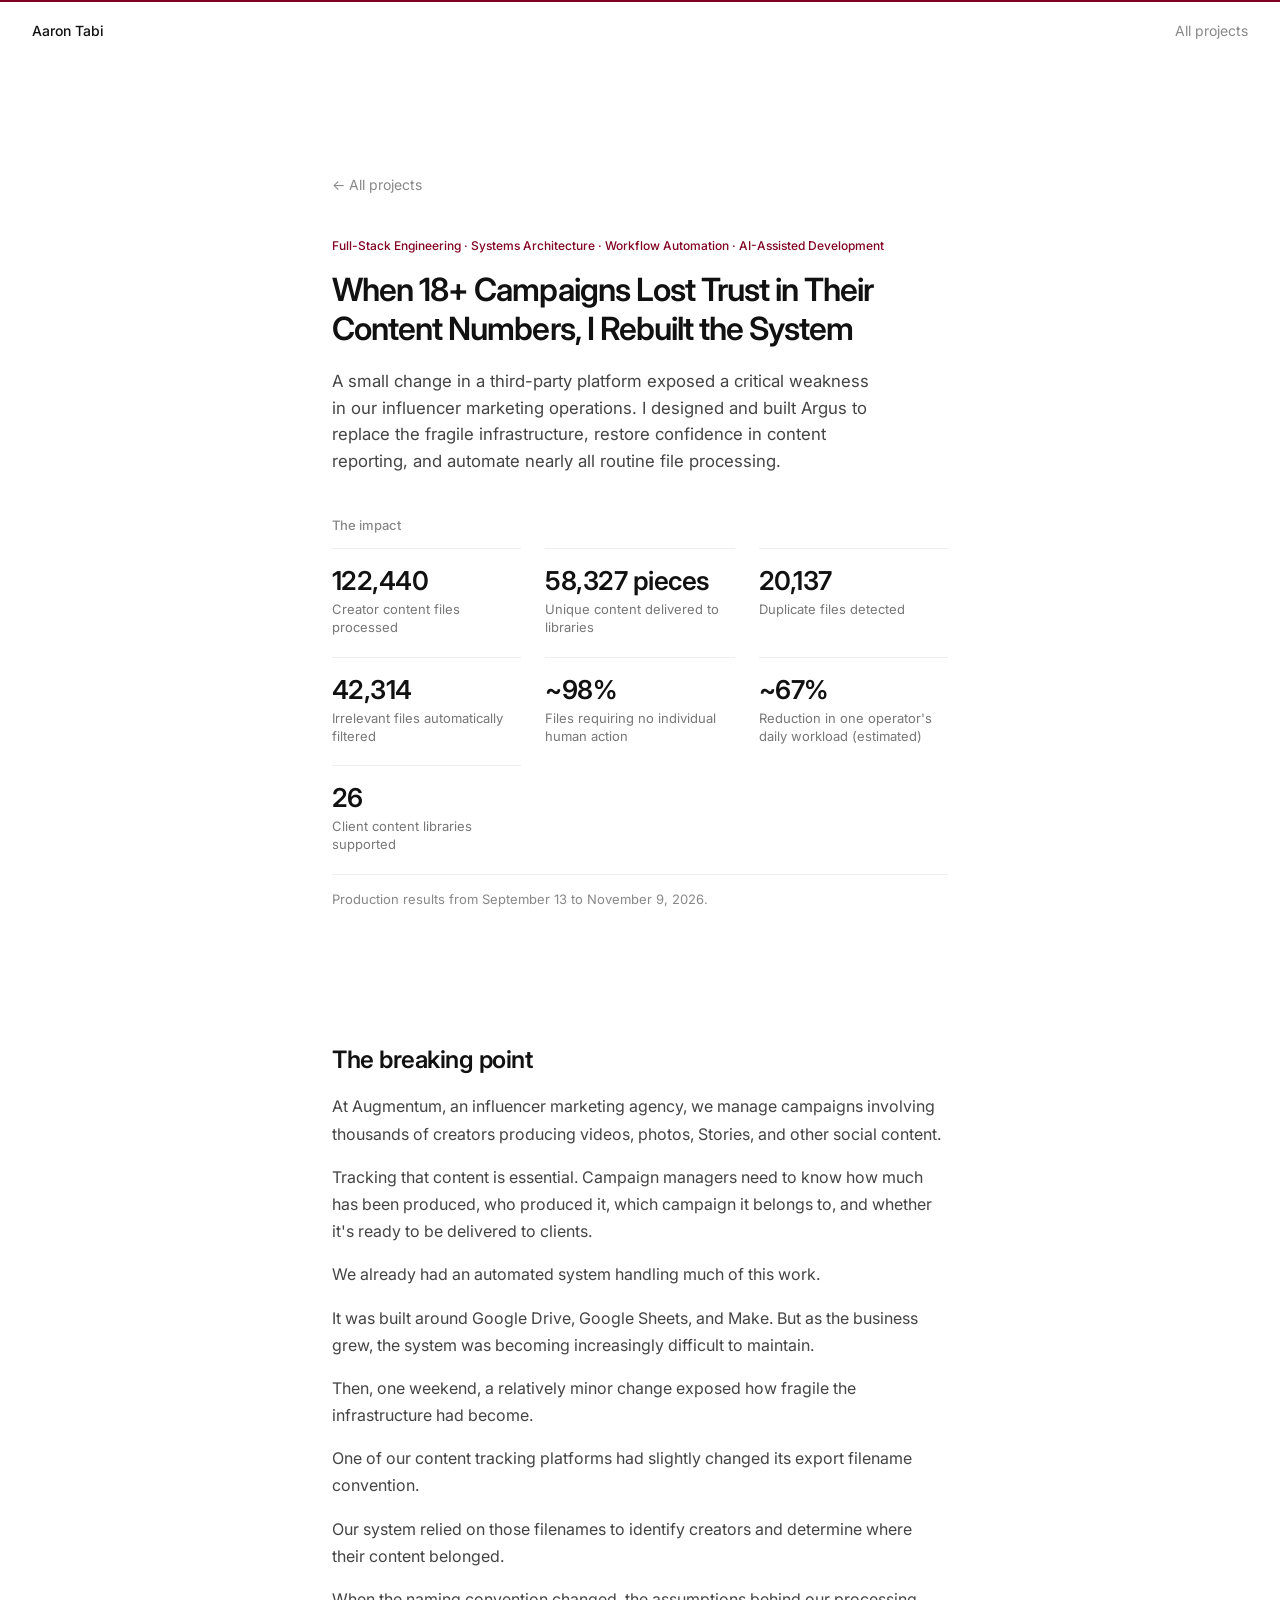
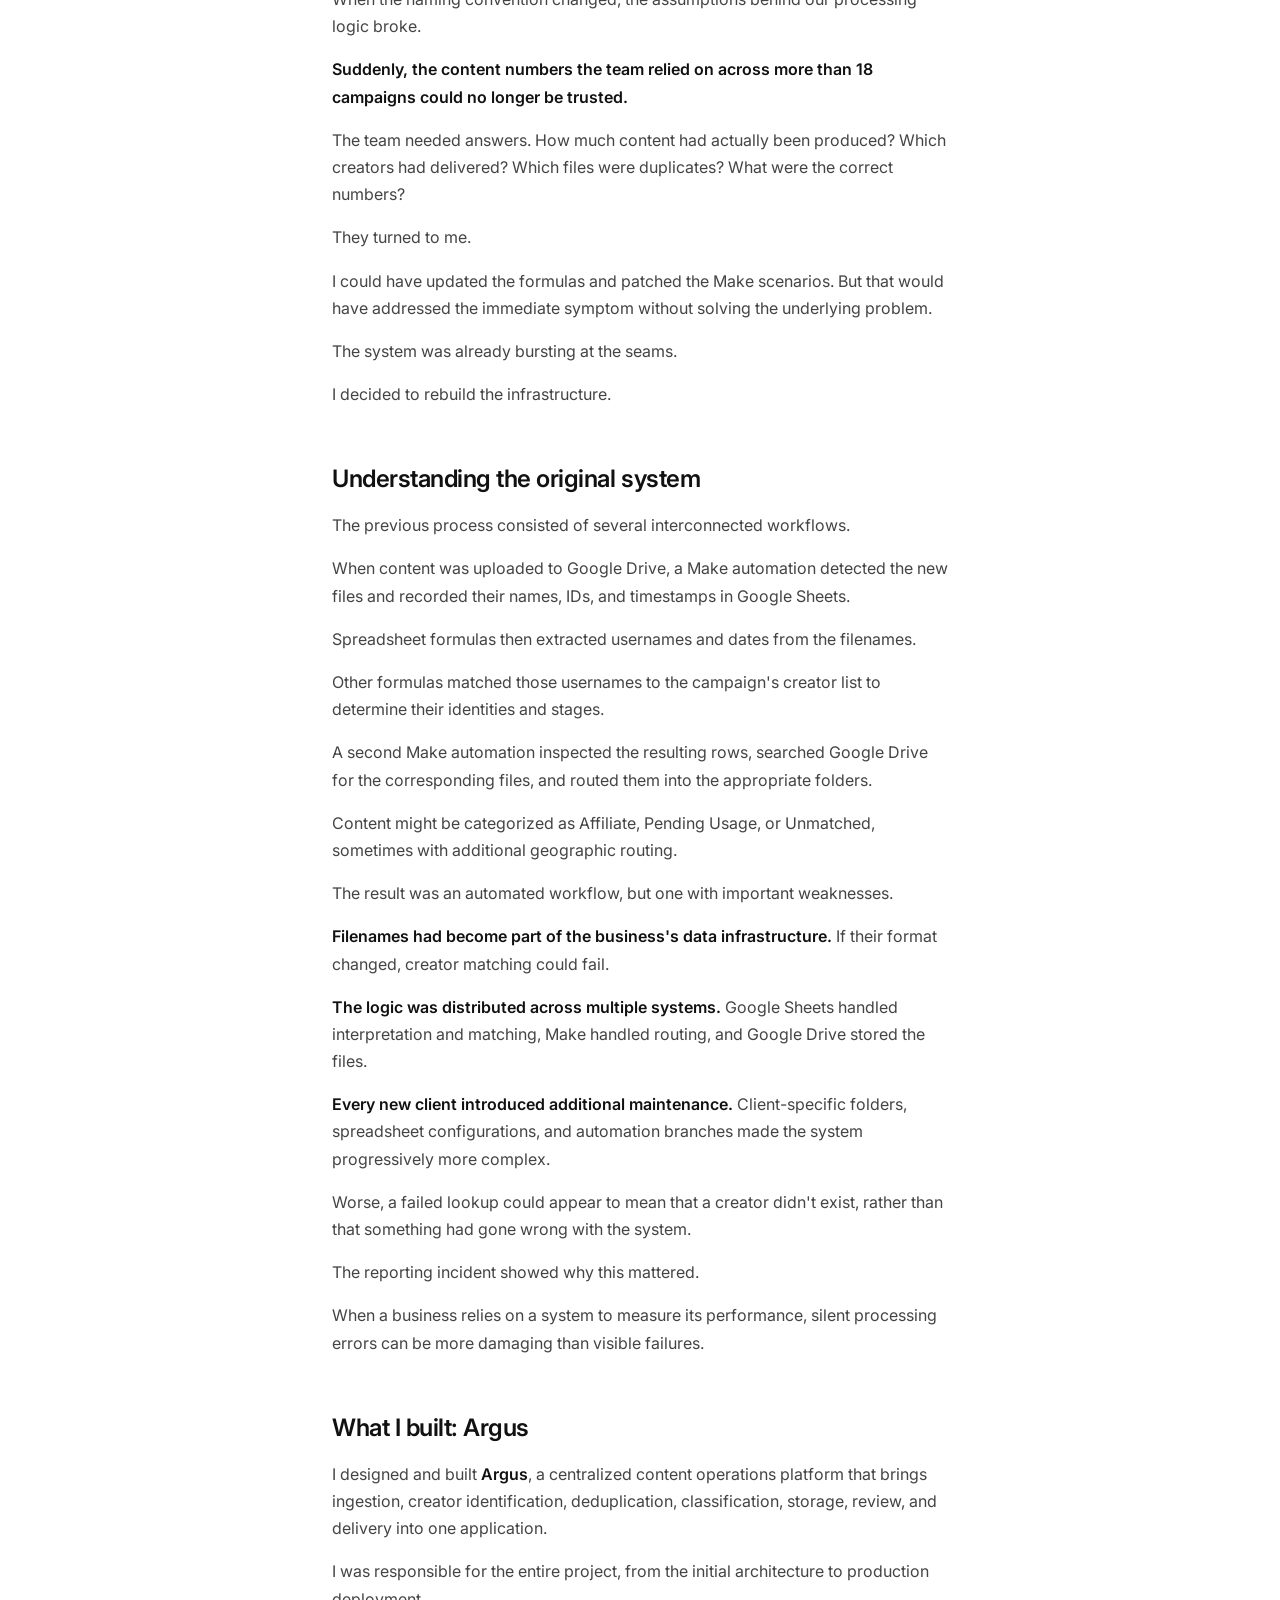
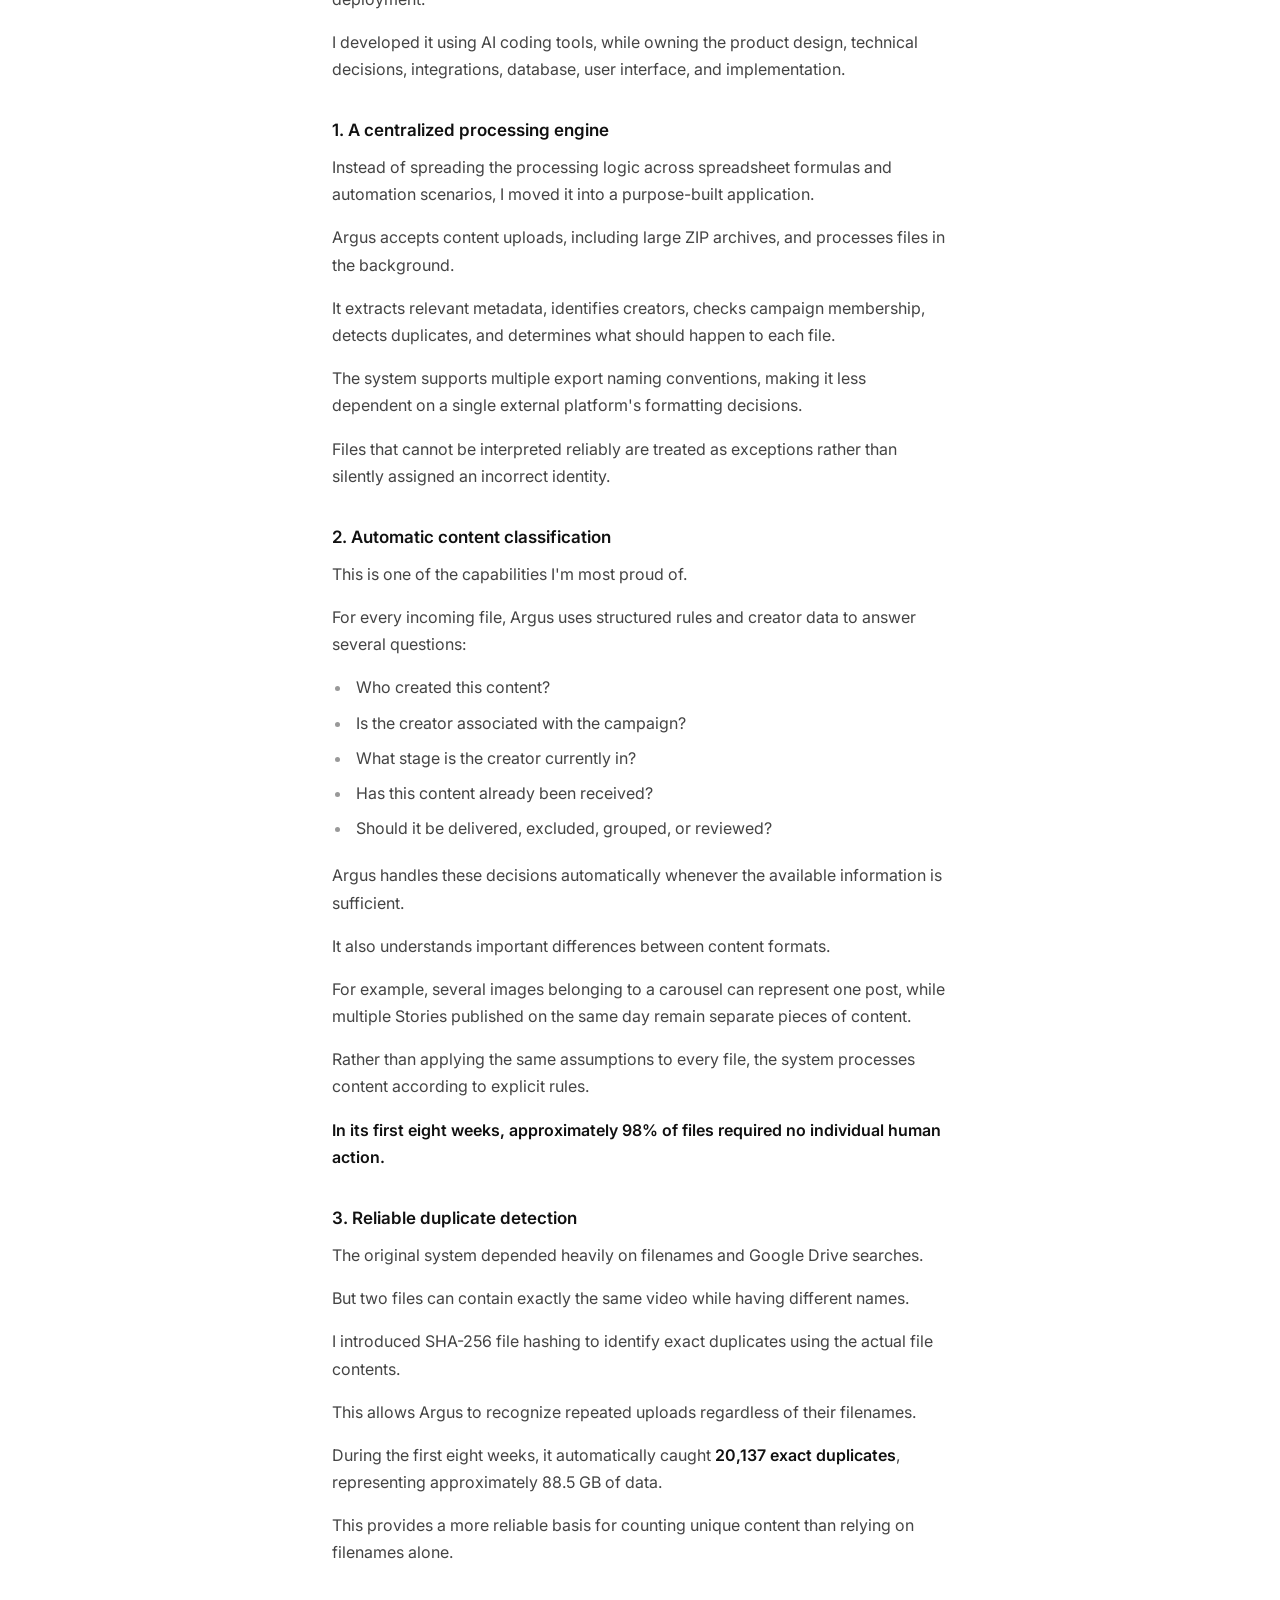
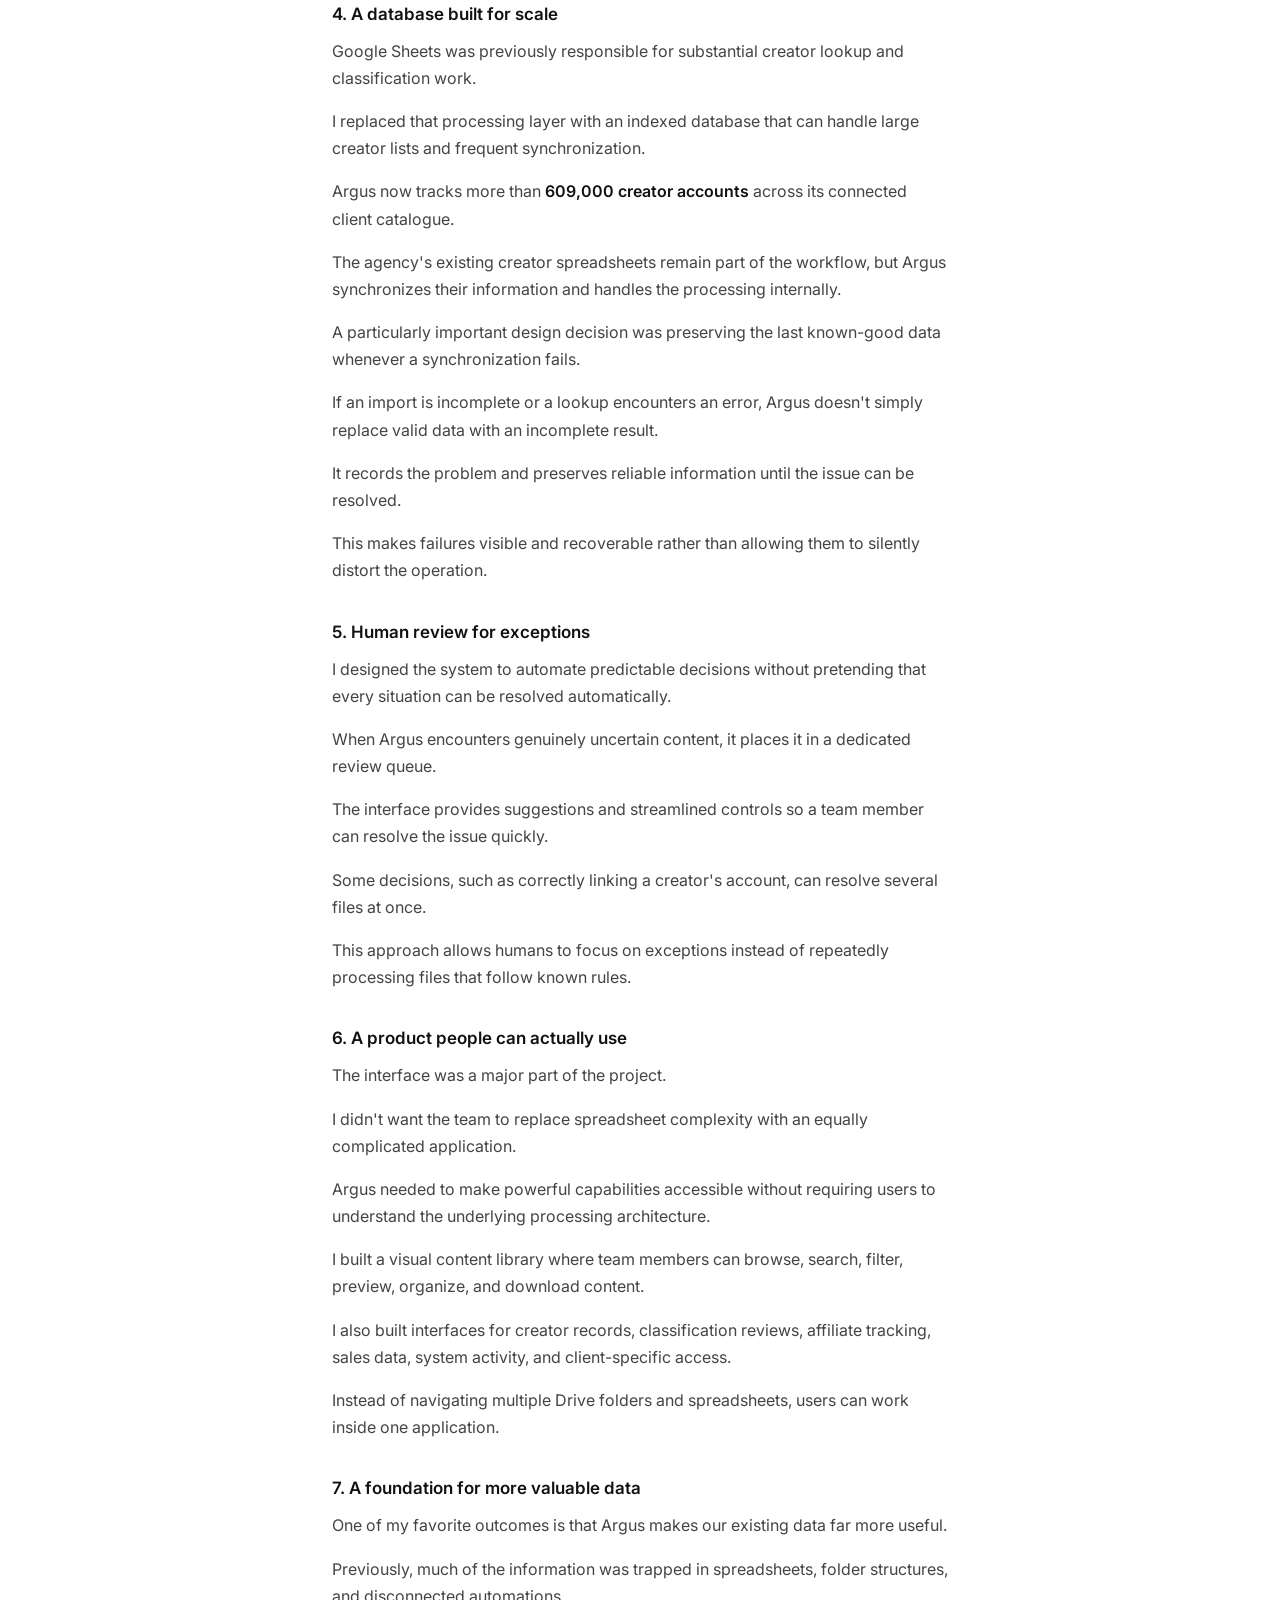
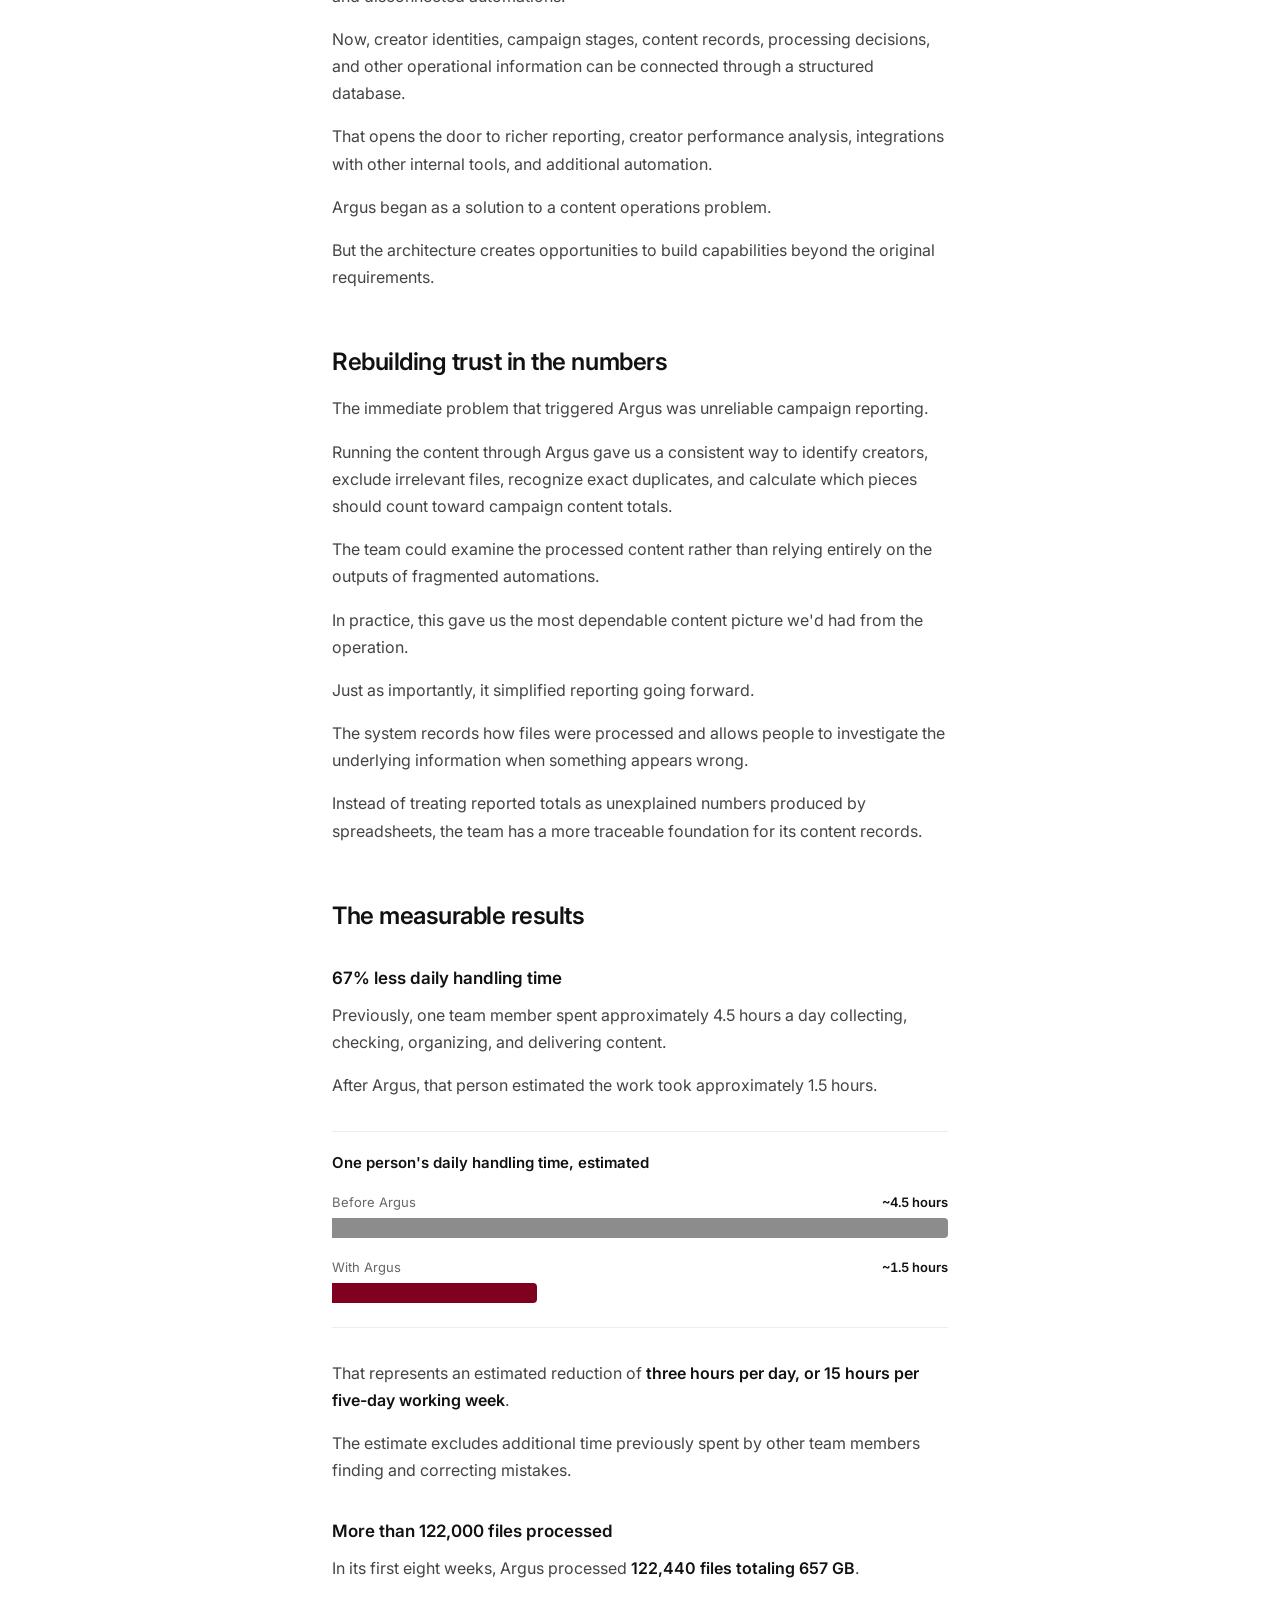
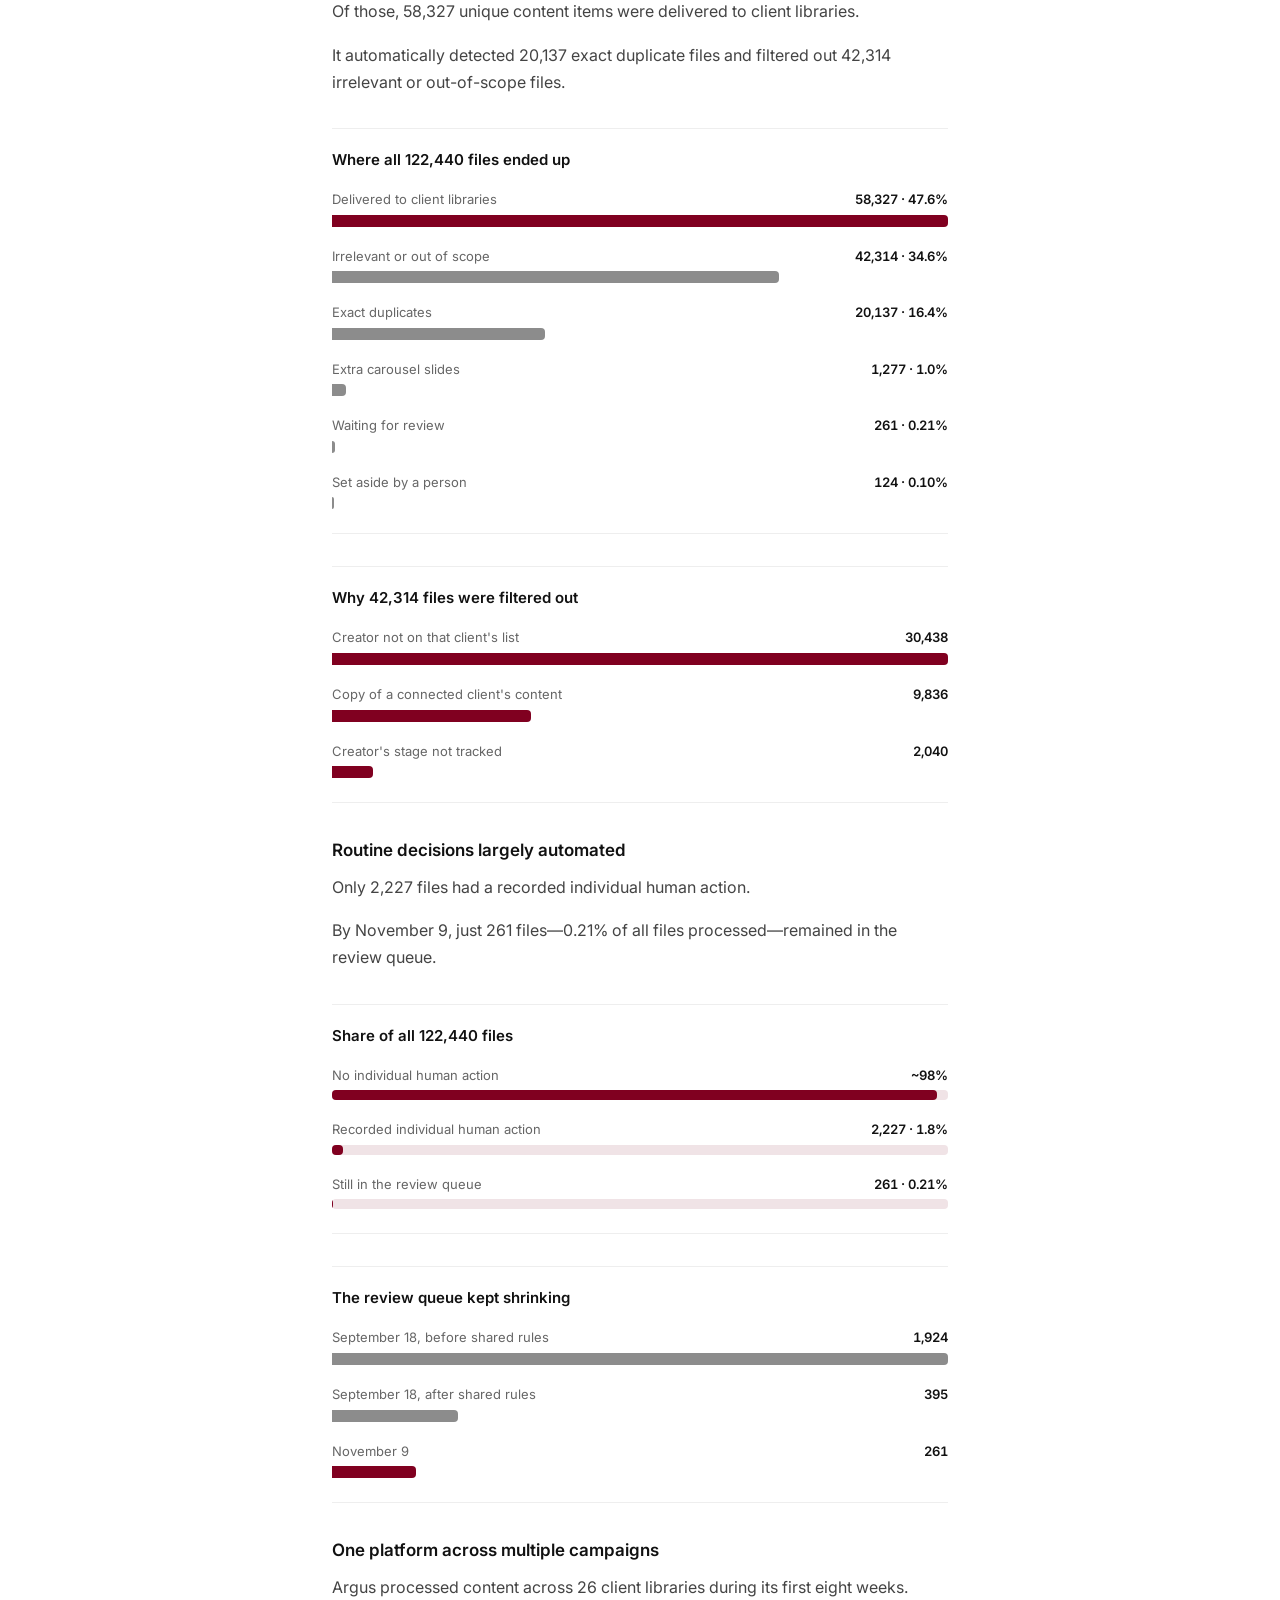
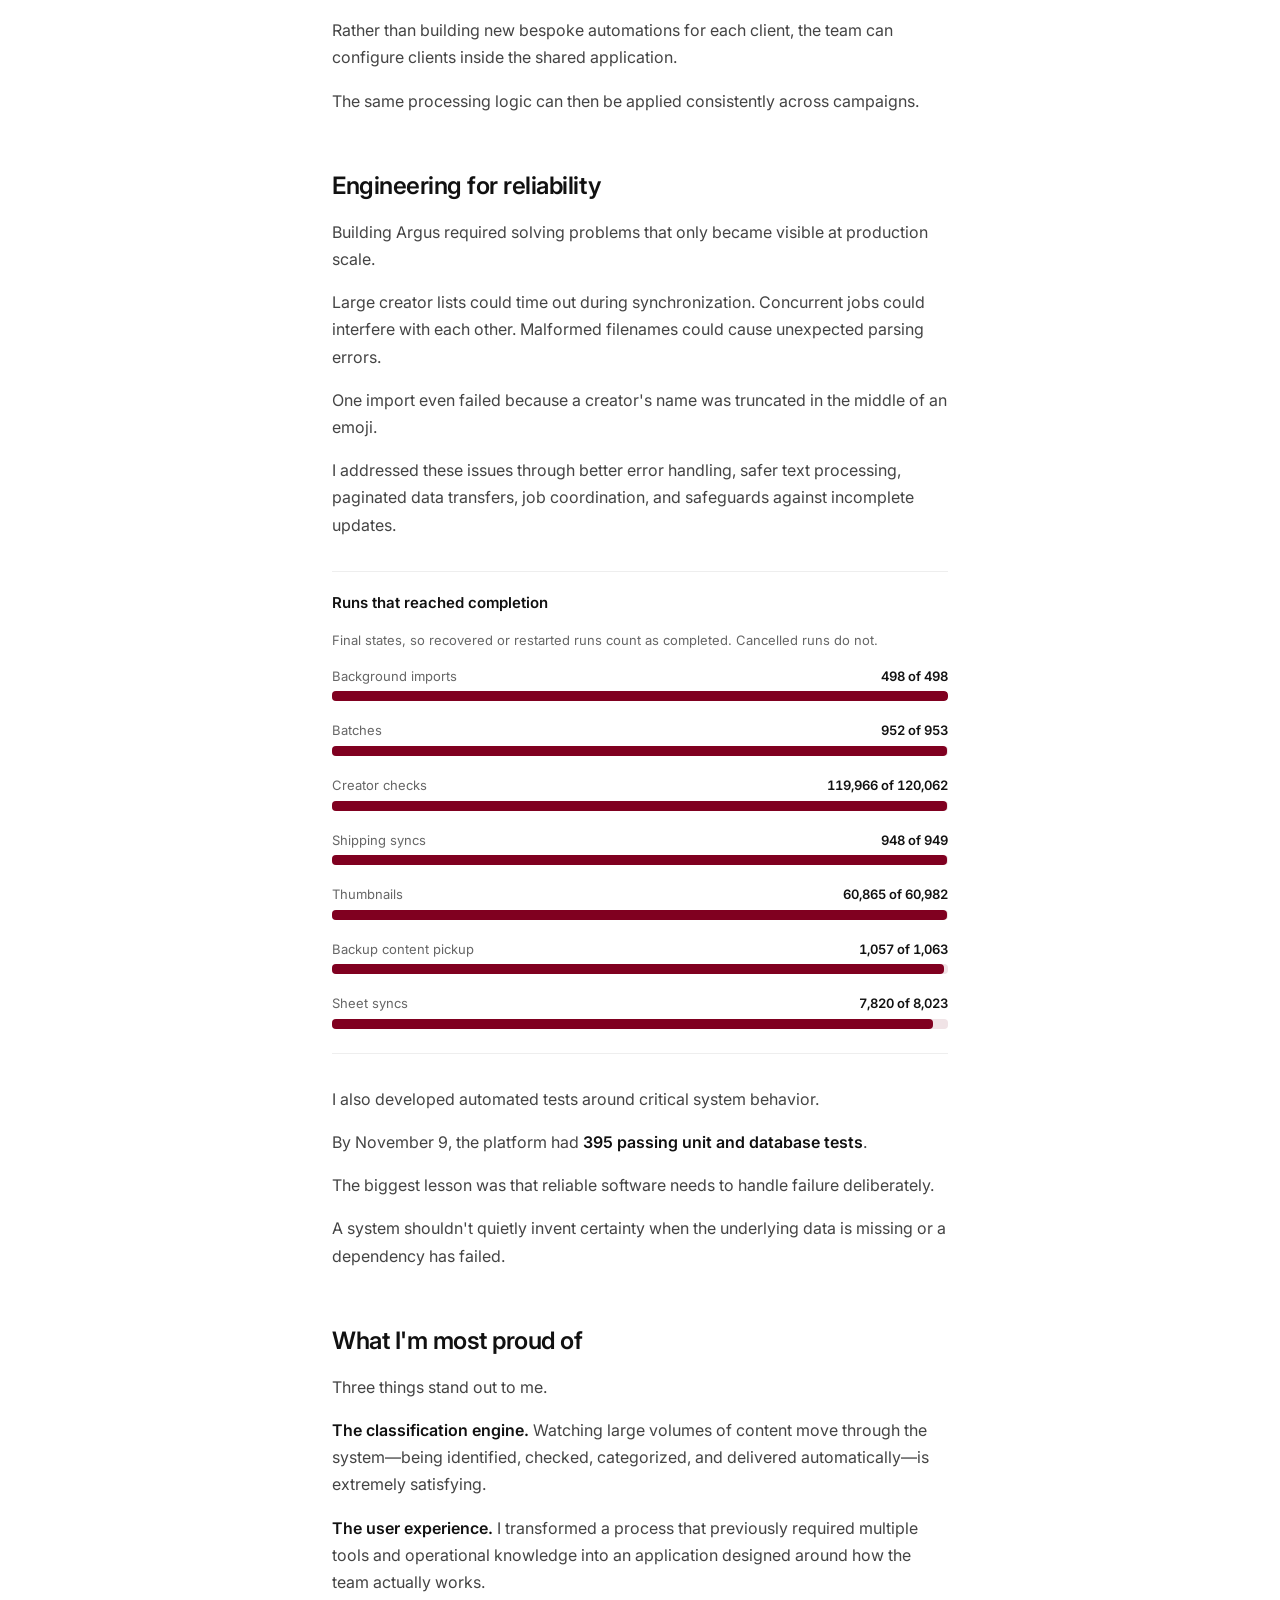
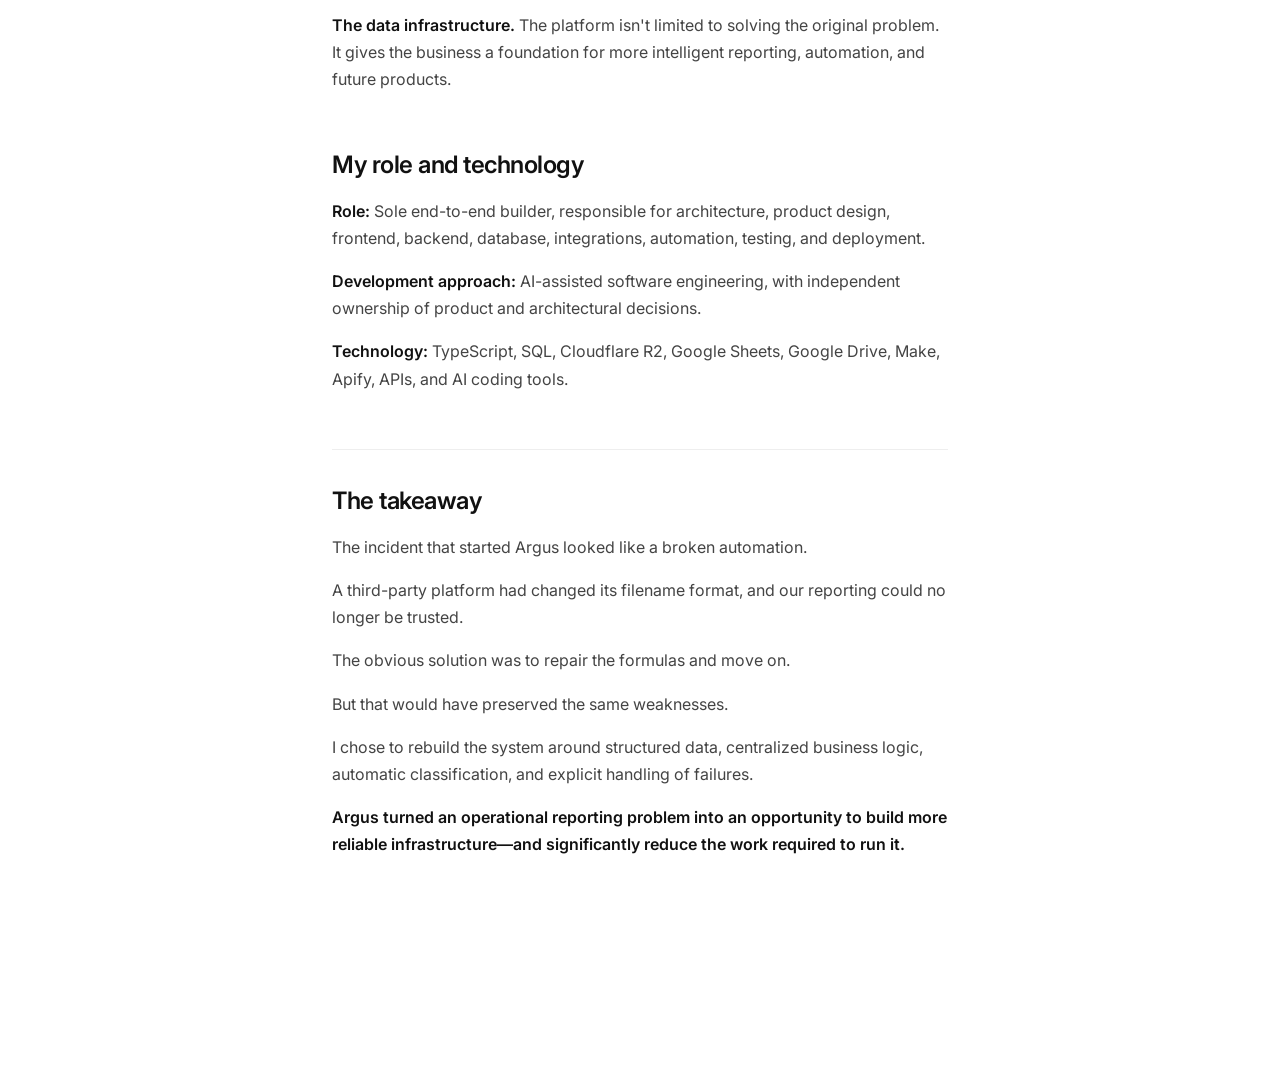
==== commit 9e432f83: "Remove vendor name from the Argus case study Co-Authored-By: Claude Opus 5.5 <noreply@anthropic.com>" ====
--- a/argus.html
+++ b/argus.html
@@ -90,7 +90,7 @@
                 <p>We already had an automated system handling much of this work.</p>
                 <p>It was built around Google Drive, Google Sheets, and Make. But as the business grew, the system was becoming increasingly difficult to maintain.</p>
                 <p>Then, one weekend, a relatively minor change exposed how fragile the infrastructure had become.</p>
-                <p>Refunnel, one of our content tracking platforms, had slightly changed its export filename convention.</p>
+                <p>One of our content tracking platforms had slightly changed its export filename convention.</p>
                 <p>Our system relied on those filenames to identify creators and determine where their content belonged.</p>
                 <p>When the naming convention changed, the assumptions behind our processing logic broke.</p>
                 <p><strong>Suddenly, the content numbers the team relied on across more than 18 campaigns could no longer be trusted.</strong></p>
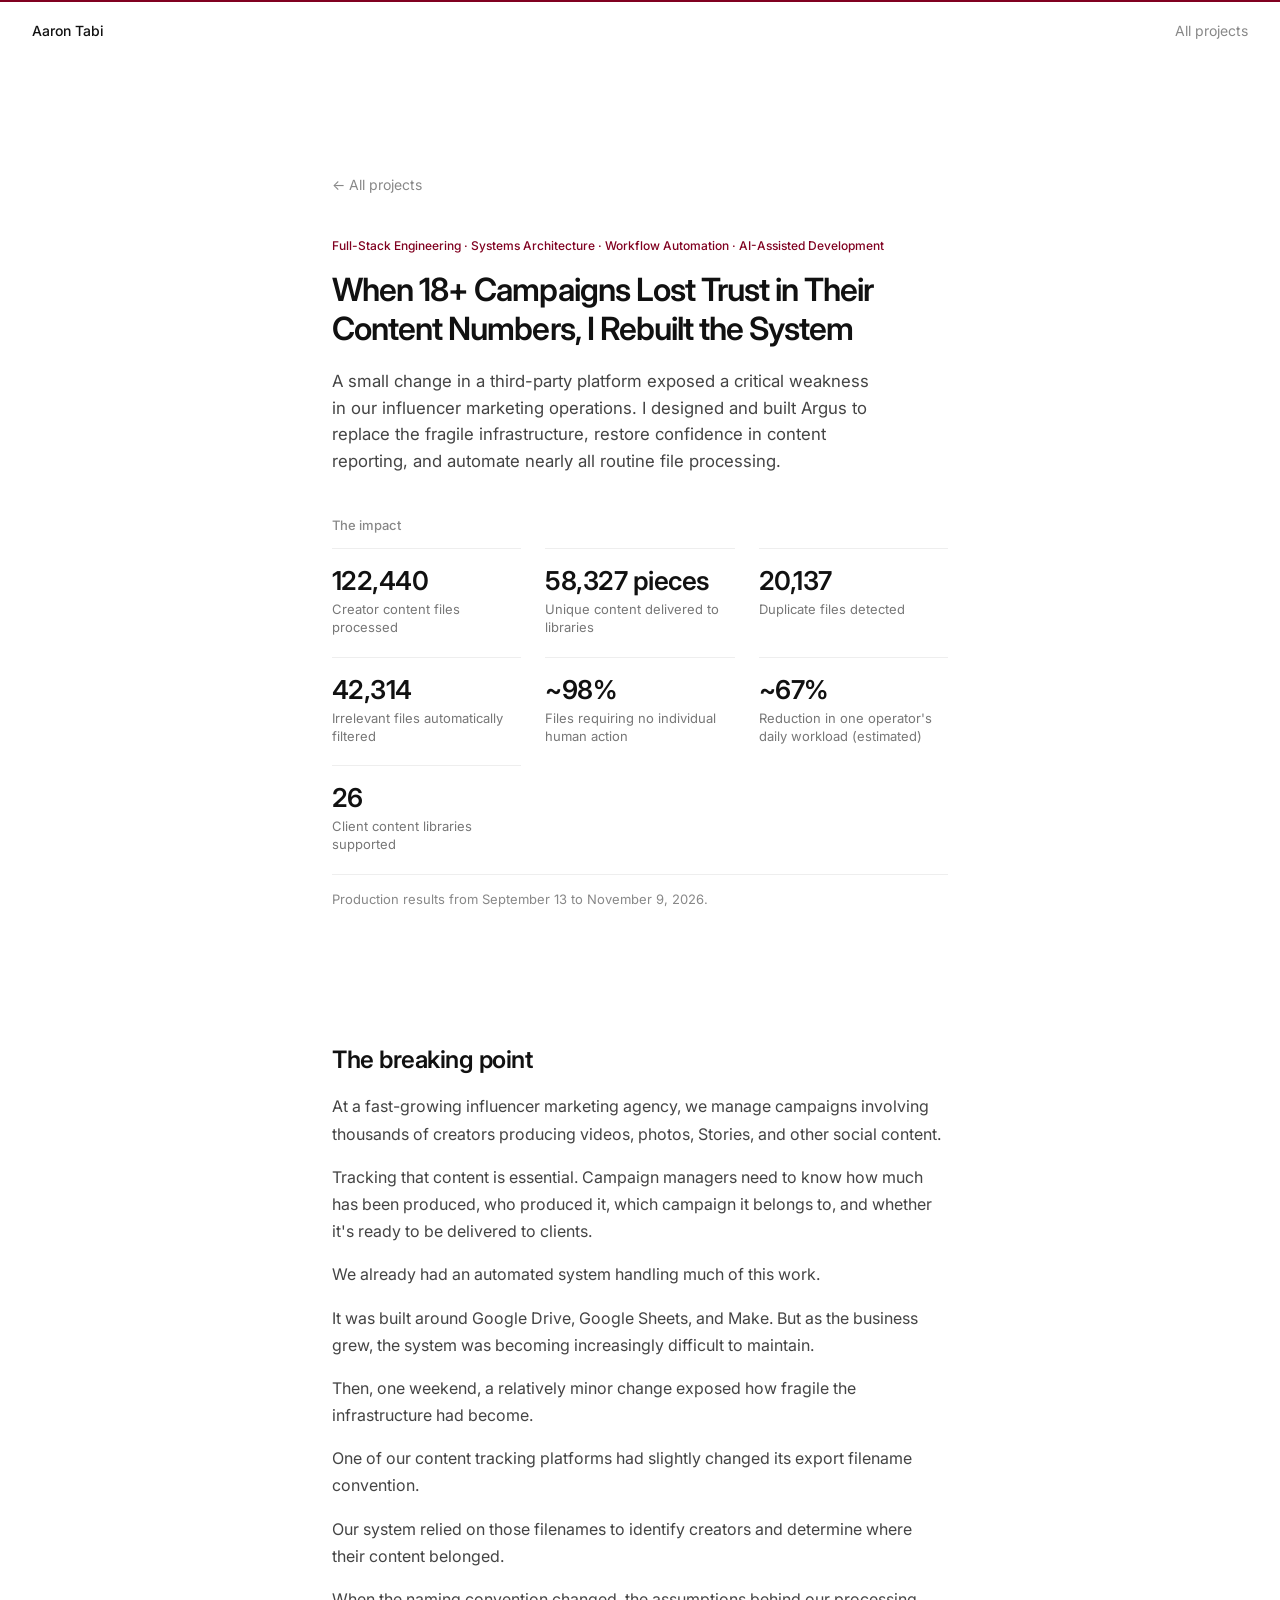
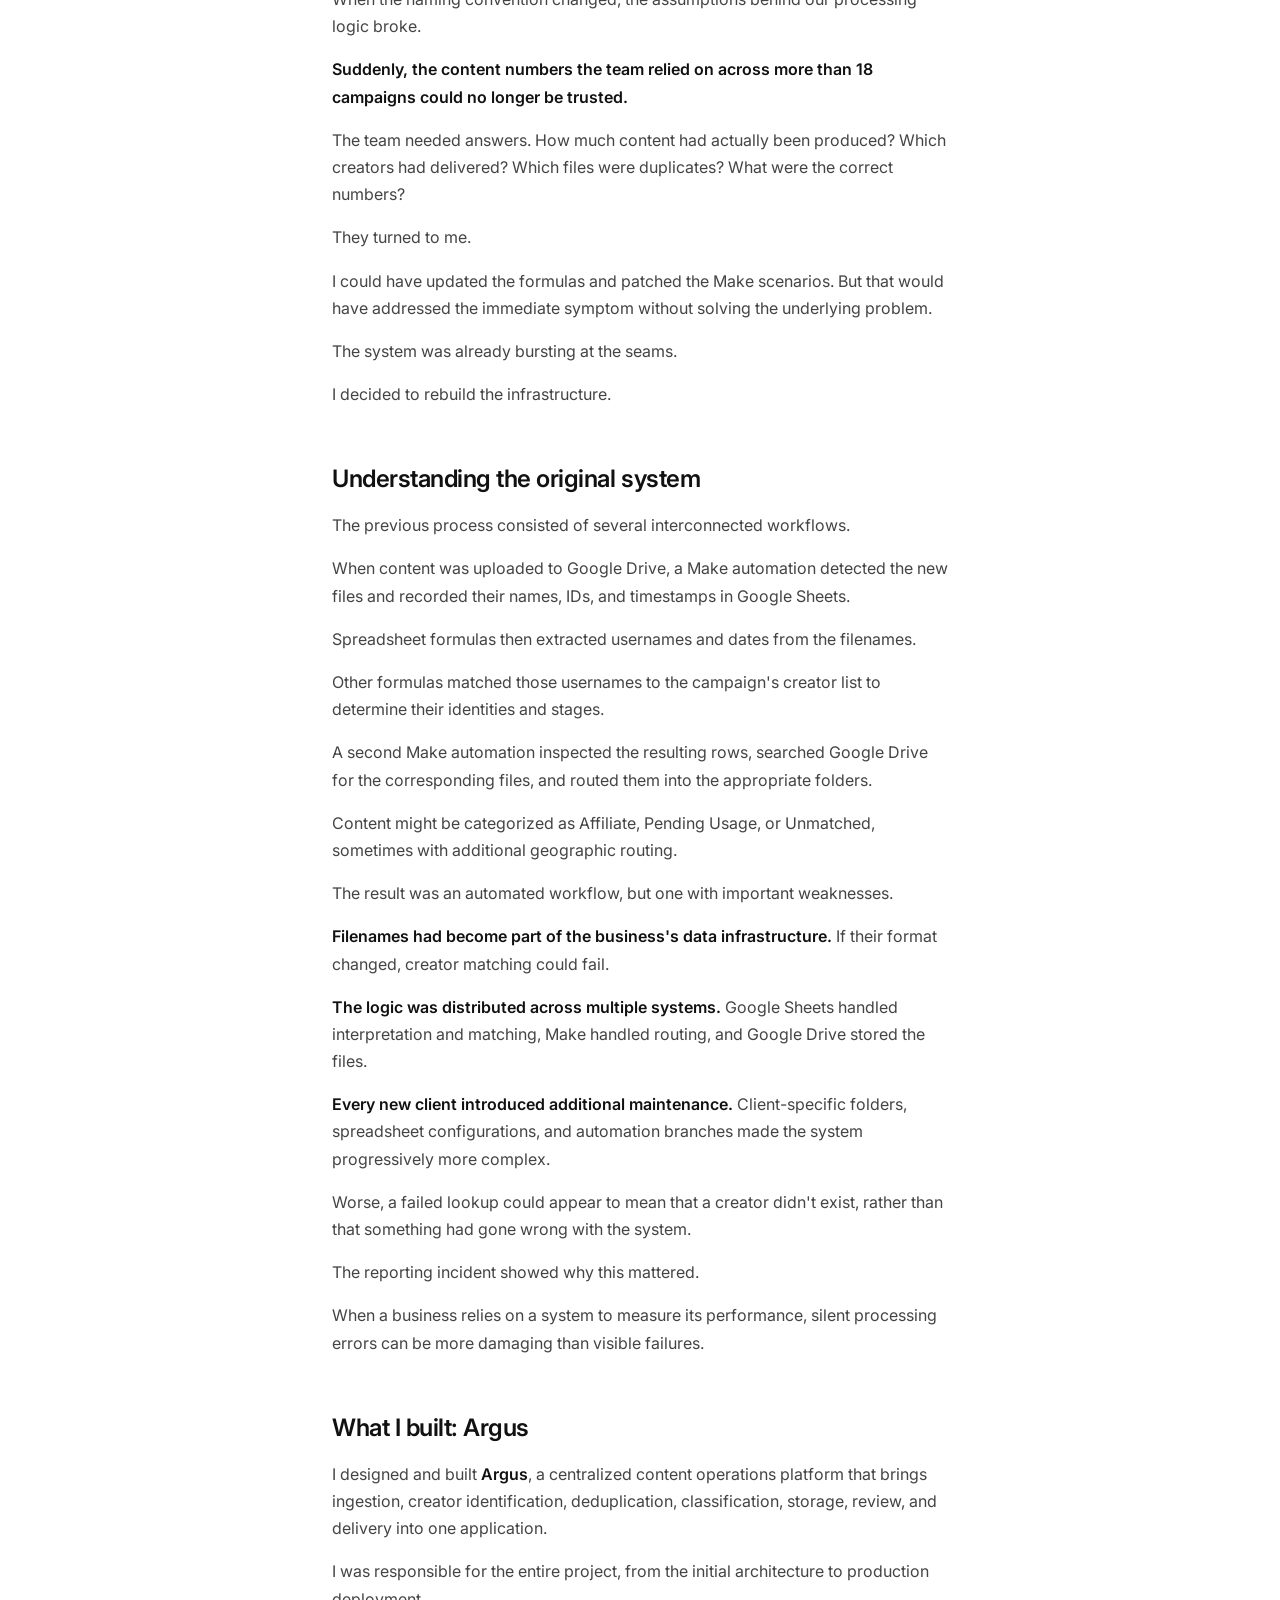
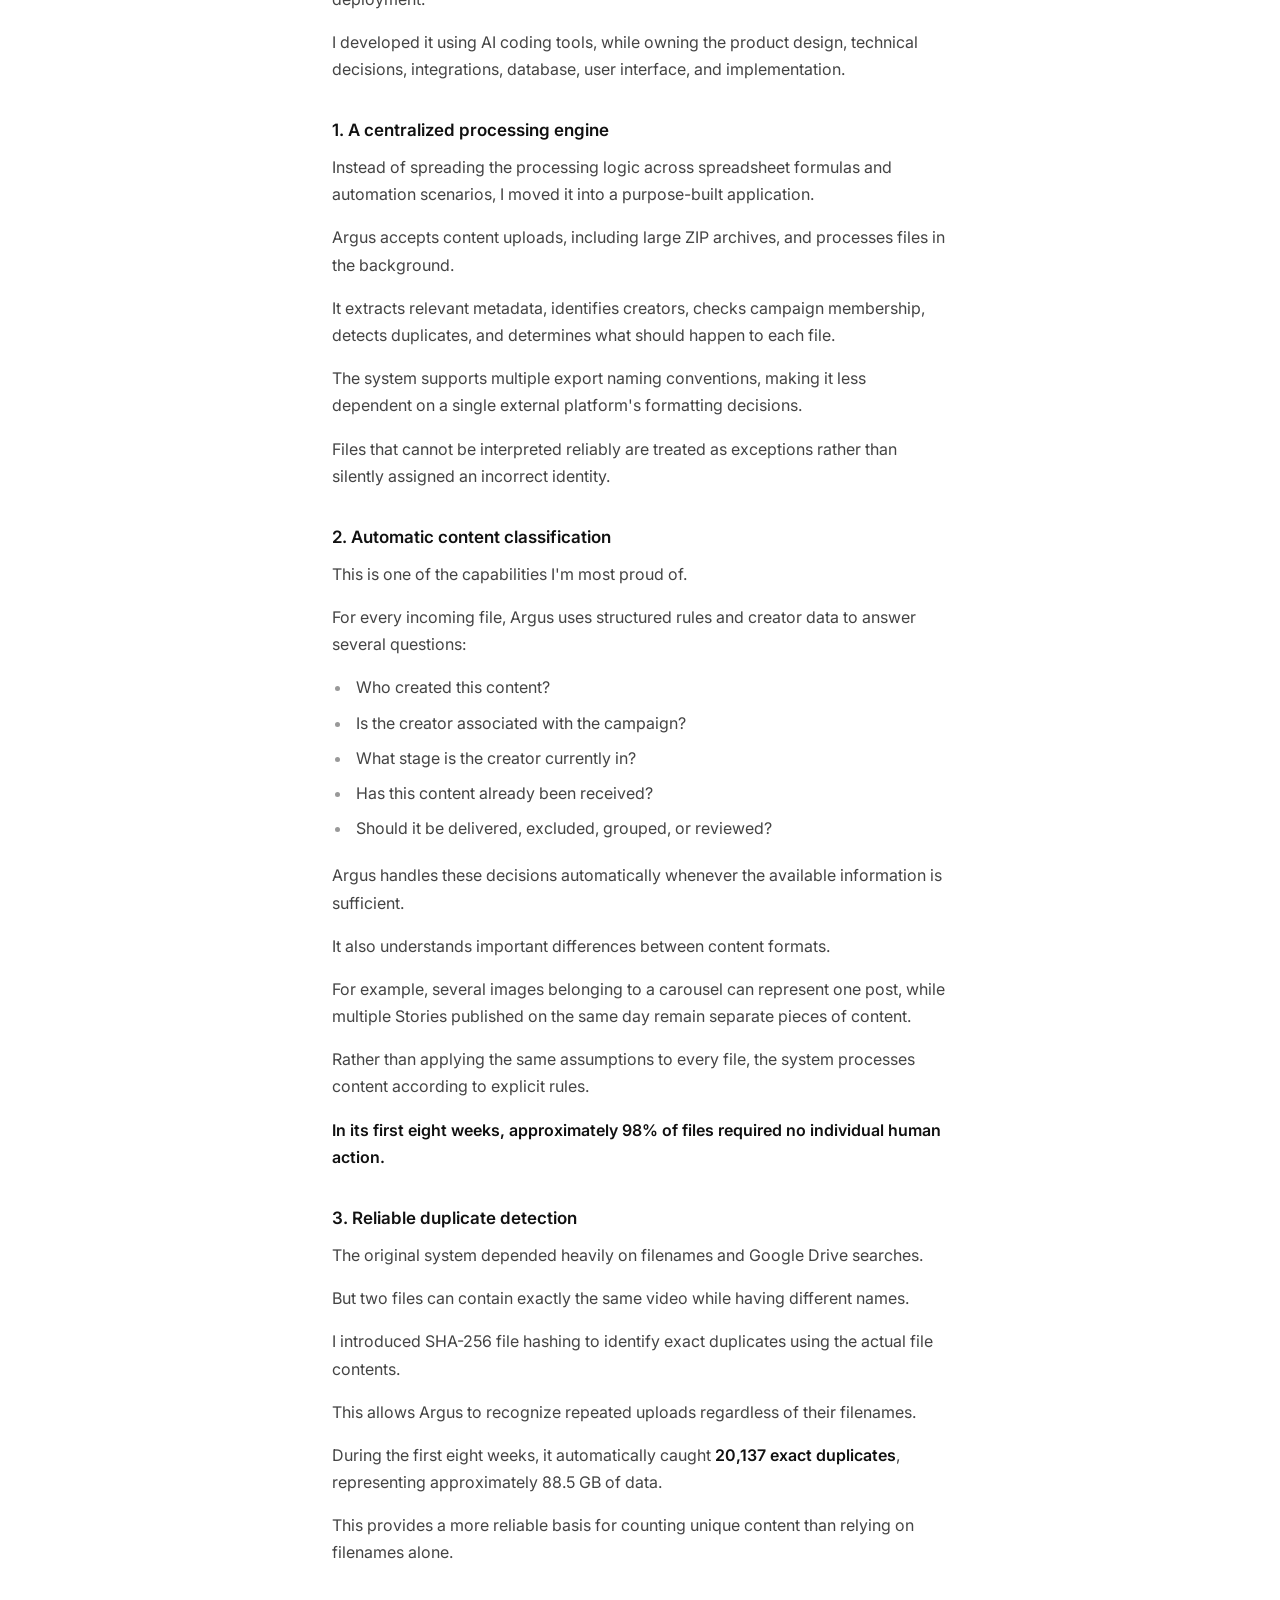
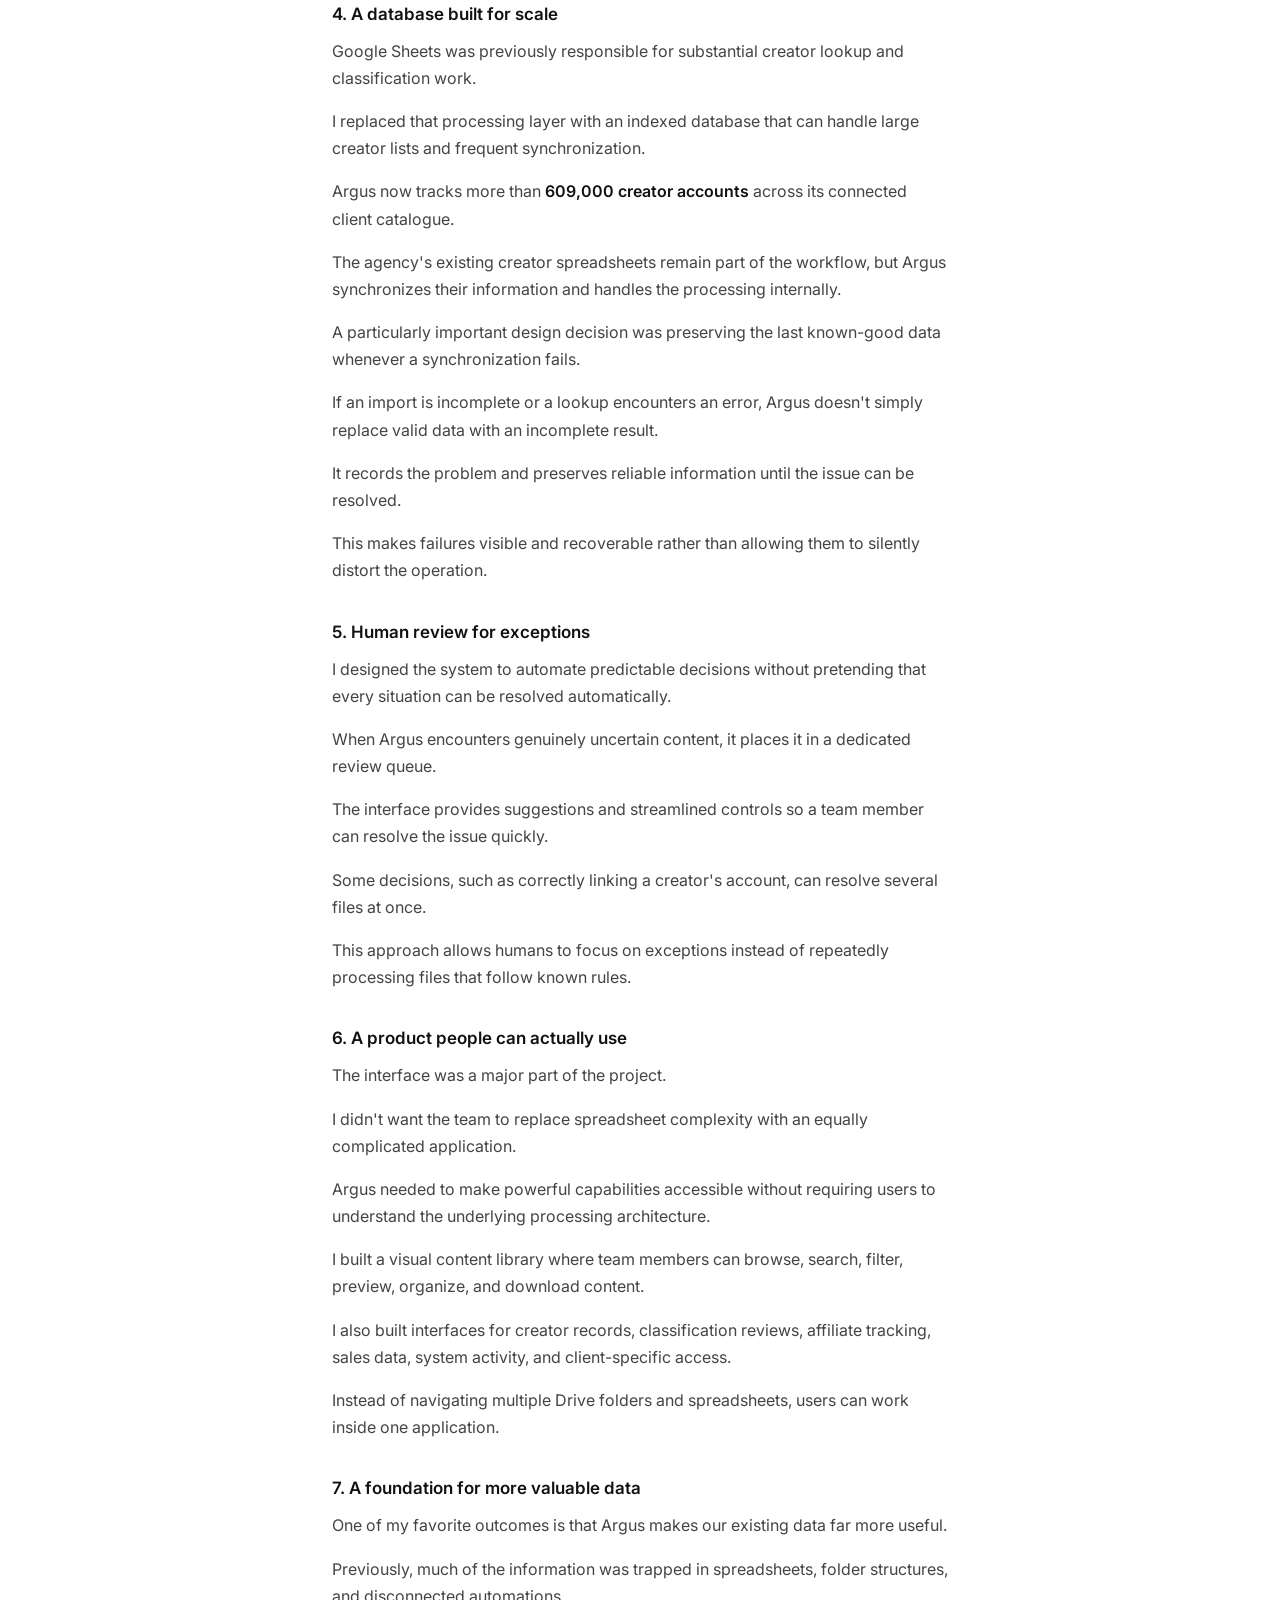
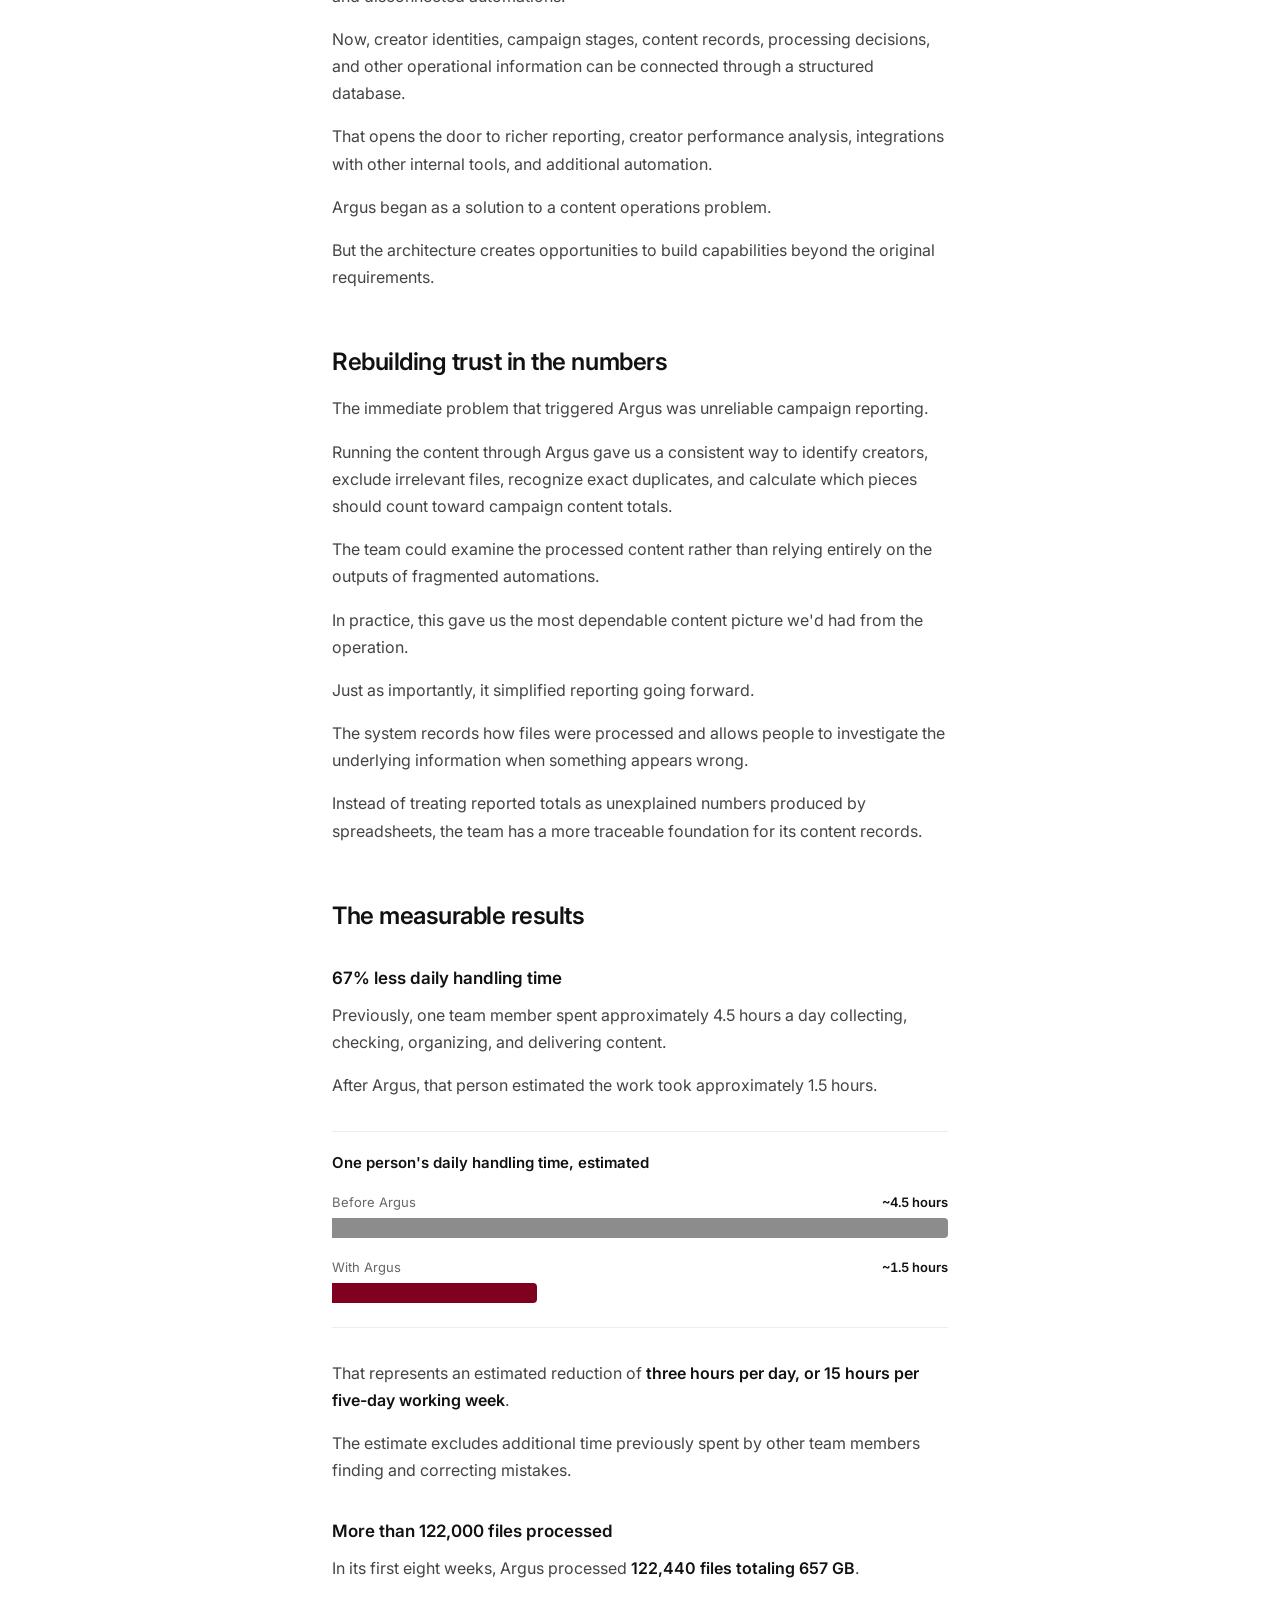
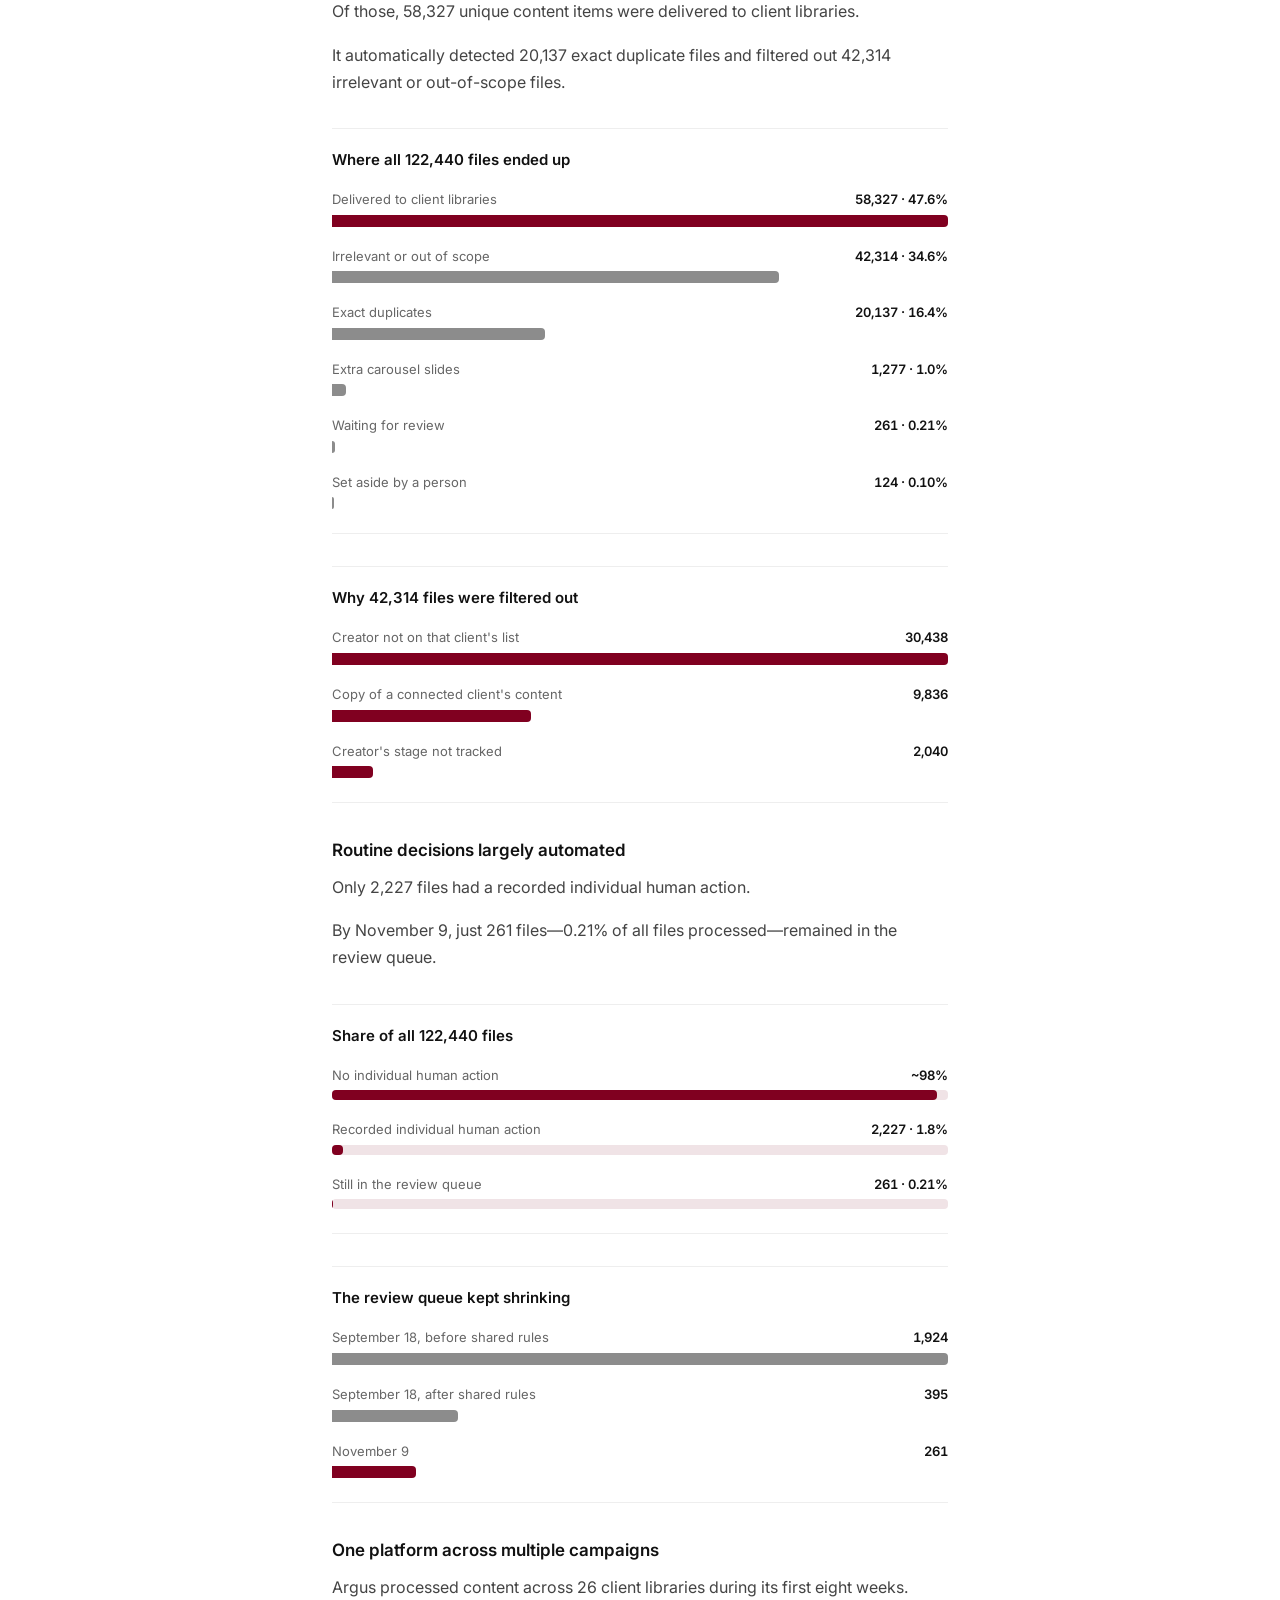
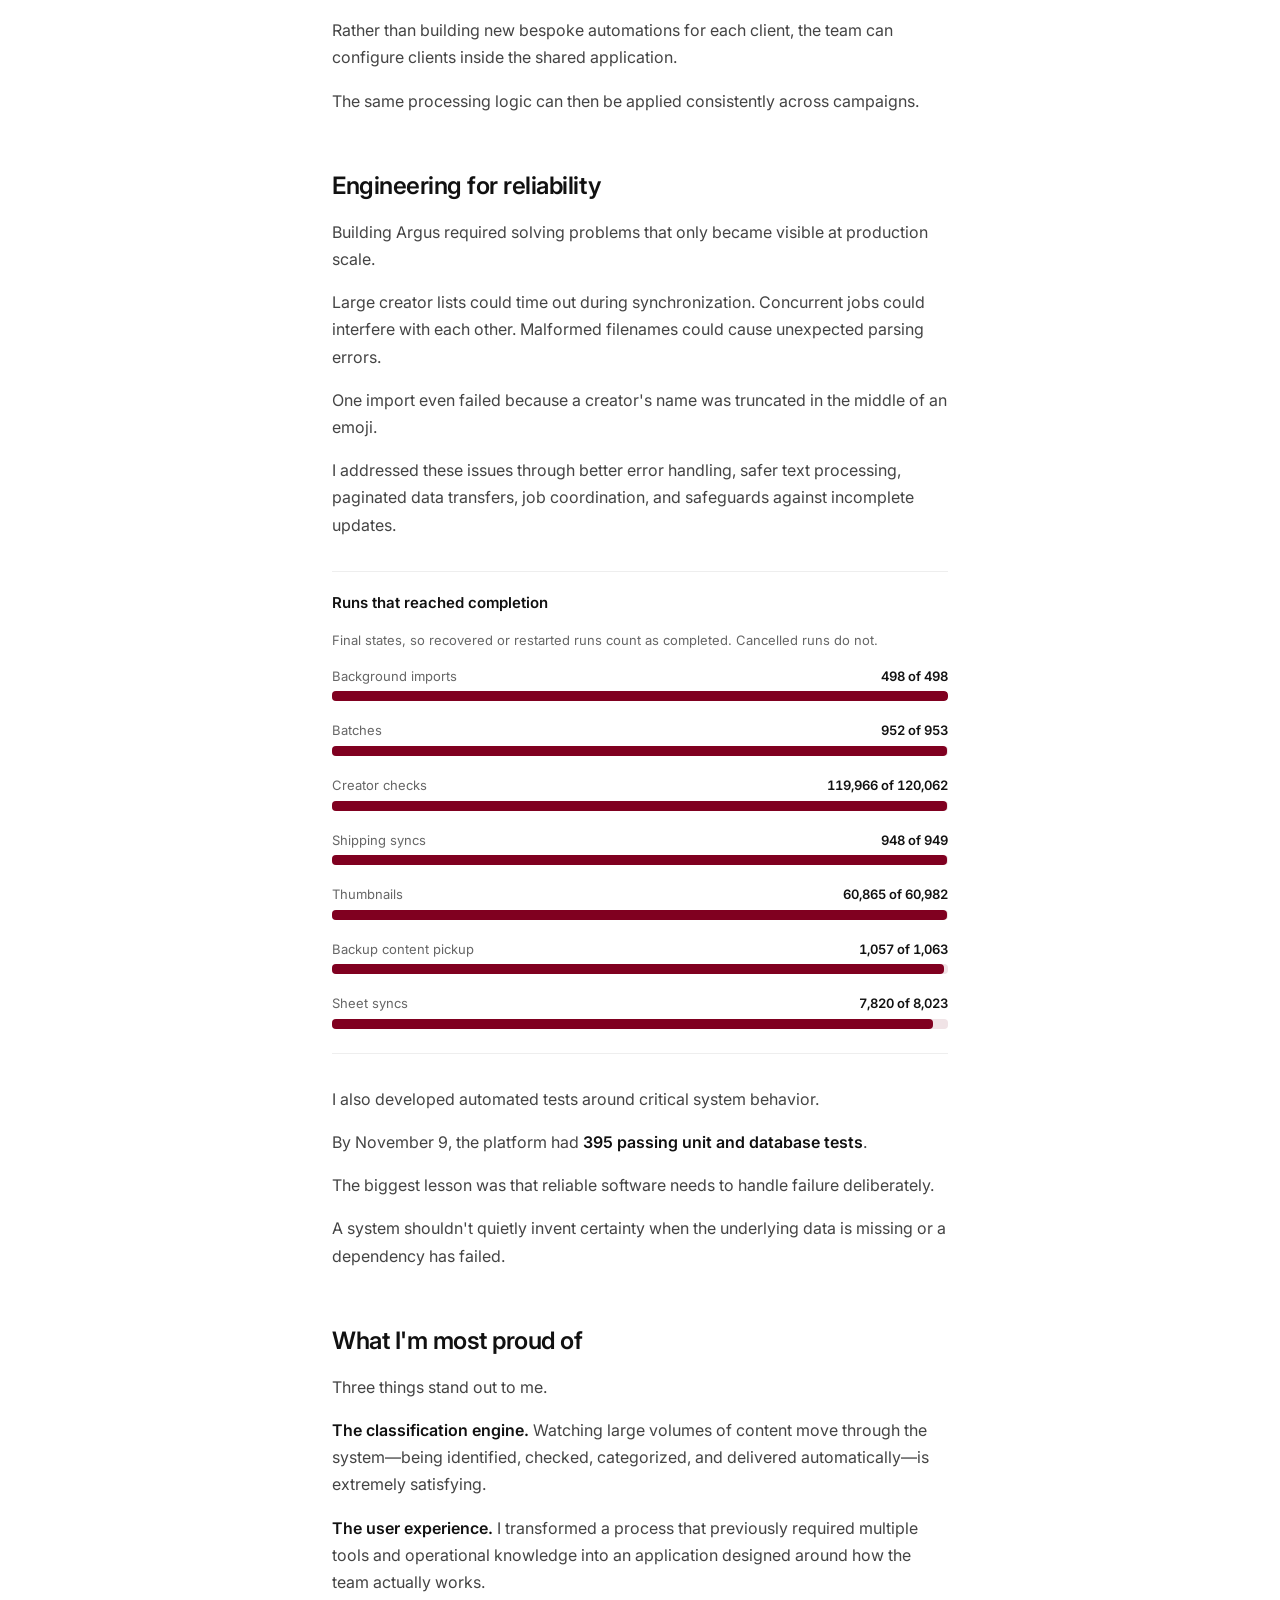
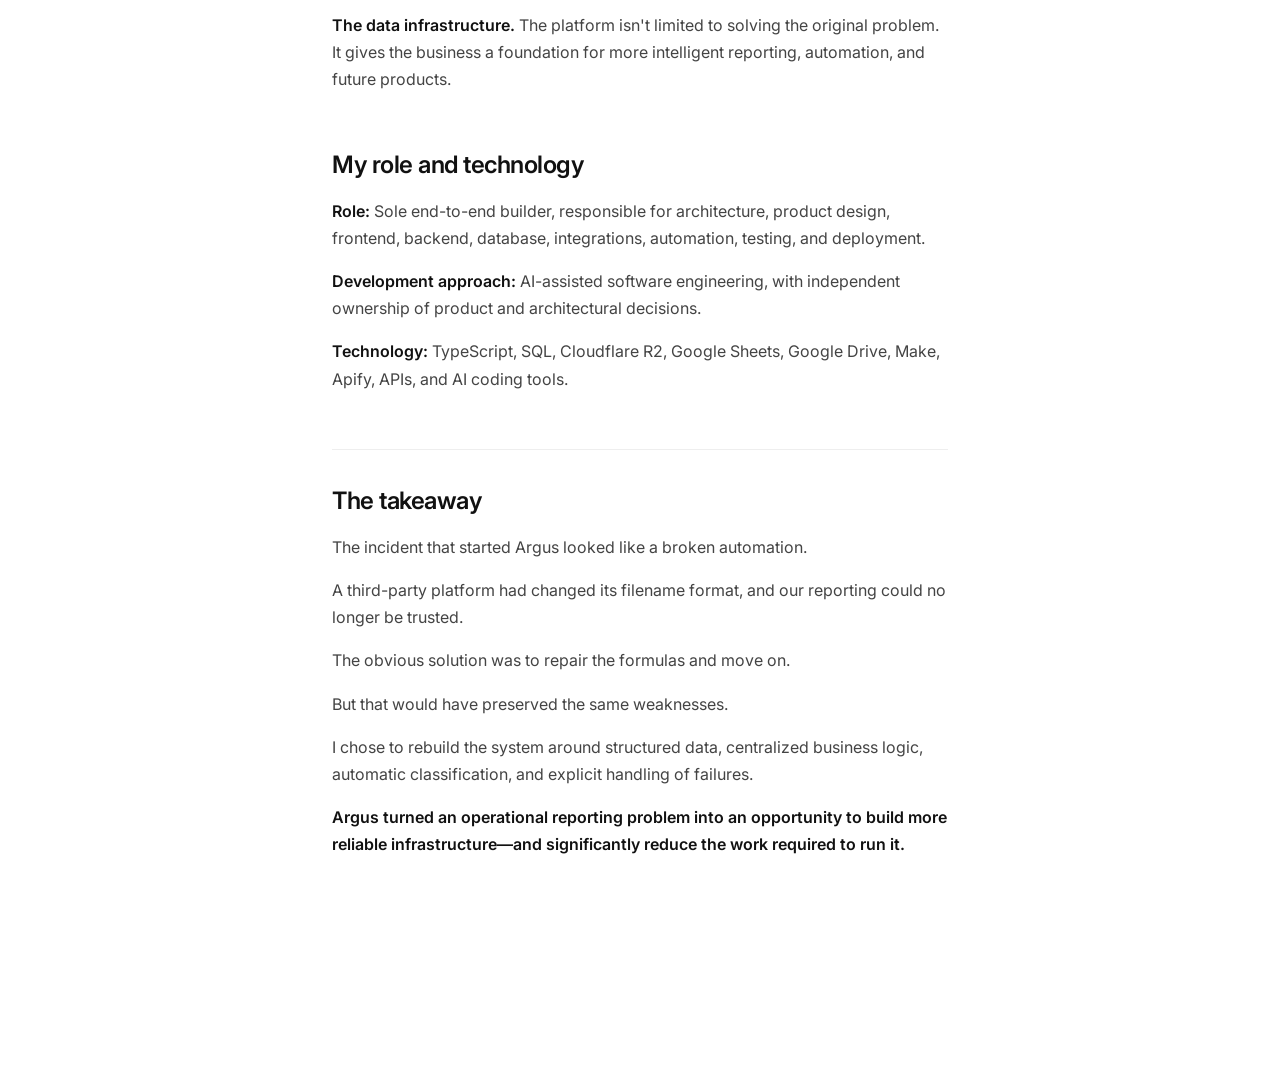
==== commit b1540638: "Anonymize the agency in both case studies Co-Authored-By: Claude Opus 5.5 <noreply@anthropic.com>" ====
--- a/argus.html
+++ b/argus.html
@@ -85,7 +85,7 @@
 
             <div class="cs-body">
                 <h2>The breaking point</h2>
-                <p>At Augmentum, an influencer marketing agency, we manage campaigns involving thousands of creators producing videos, photos, Stories, and other social content.</p>
+                <p>At a fast-growing influencer marketing agency, we manage campaigns involving thousands of creators producing videos, photos, Stories, and other social content.</p>
                 <p>Tracking that content is essential. Campaign managers need to know how much has been produced, who produced it, which campaign it belongs to, and whether it's ready to be delivered to clients.</p>
                 <p>We already had an automated system handling much of this work.</p>
                 <p>It was built around Google Drive, Google Sheets, and Make. But as the business grew, the system was becoming increasingly difficult to maintain.</p>
--- a/css/styles.css
+++ b/css/styles.css
@@ -484,10 +484,44 @@
 
 /* Everything else, one row each */
 .project-more-title {
-    font-size: 0.8125rem;
+    display: inline-flex;
+    align-items: center;
+    gap: 0.5rem;
+    padding: 0.5rem 0;
+    font-size: 0.875rem;
     font-weight: 500;
-    color: #888;
+    color: #666;
+    cursor: pointer;
+    list-style: none;
+    transition: color 0.15s;
+}
+
+.project-more-title::-webkit-details-marker {
+    display: none;
+}
+
+.project-more-title::after {
+    content: "";
+    width: 6px;
+    height: 6px;
+    margin-top: -3px;
+    border-right: 1.5px solid currentColor;
+    border-bottom: 1.5px solid currentColor;
+    transform: rotate(45deg);
+    transition: transform 0.15s;
+}
+
+.project-more[open] .project-more-title::after {
+    margin-top: 3px;
+    transform: rotate(-135deg);
+}
+
+.project-more[open] .project-more-title {
     margin-bottom: 0.75rem;
+}
+
+.project-more-title:hover {
+    color: #111;
 }
 
 .project-list {
